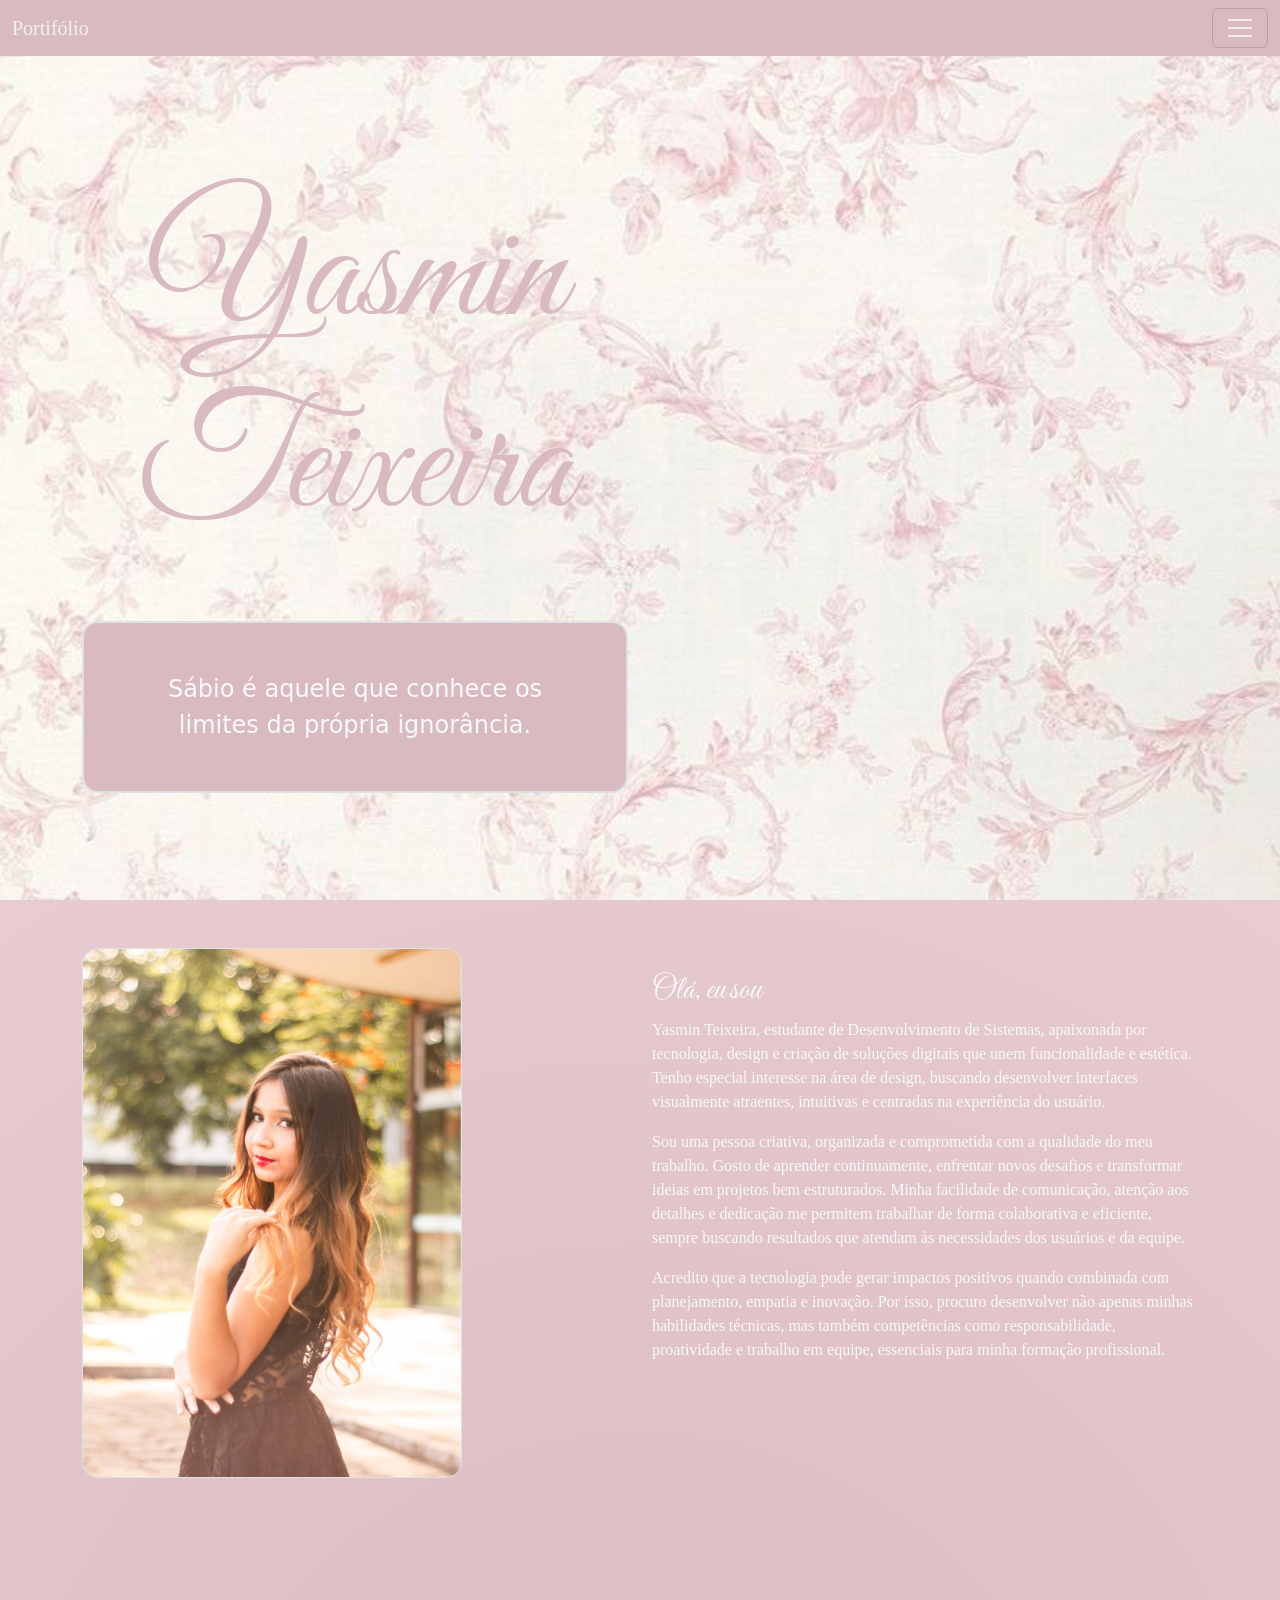
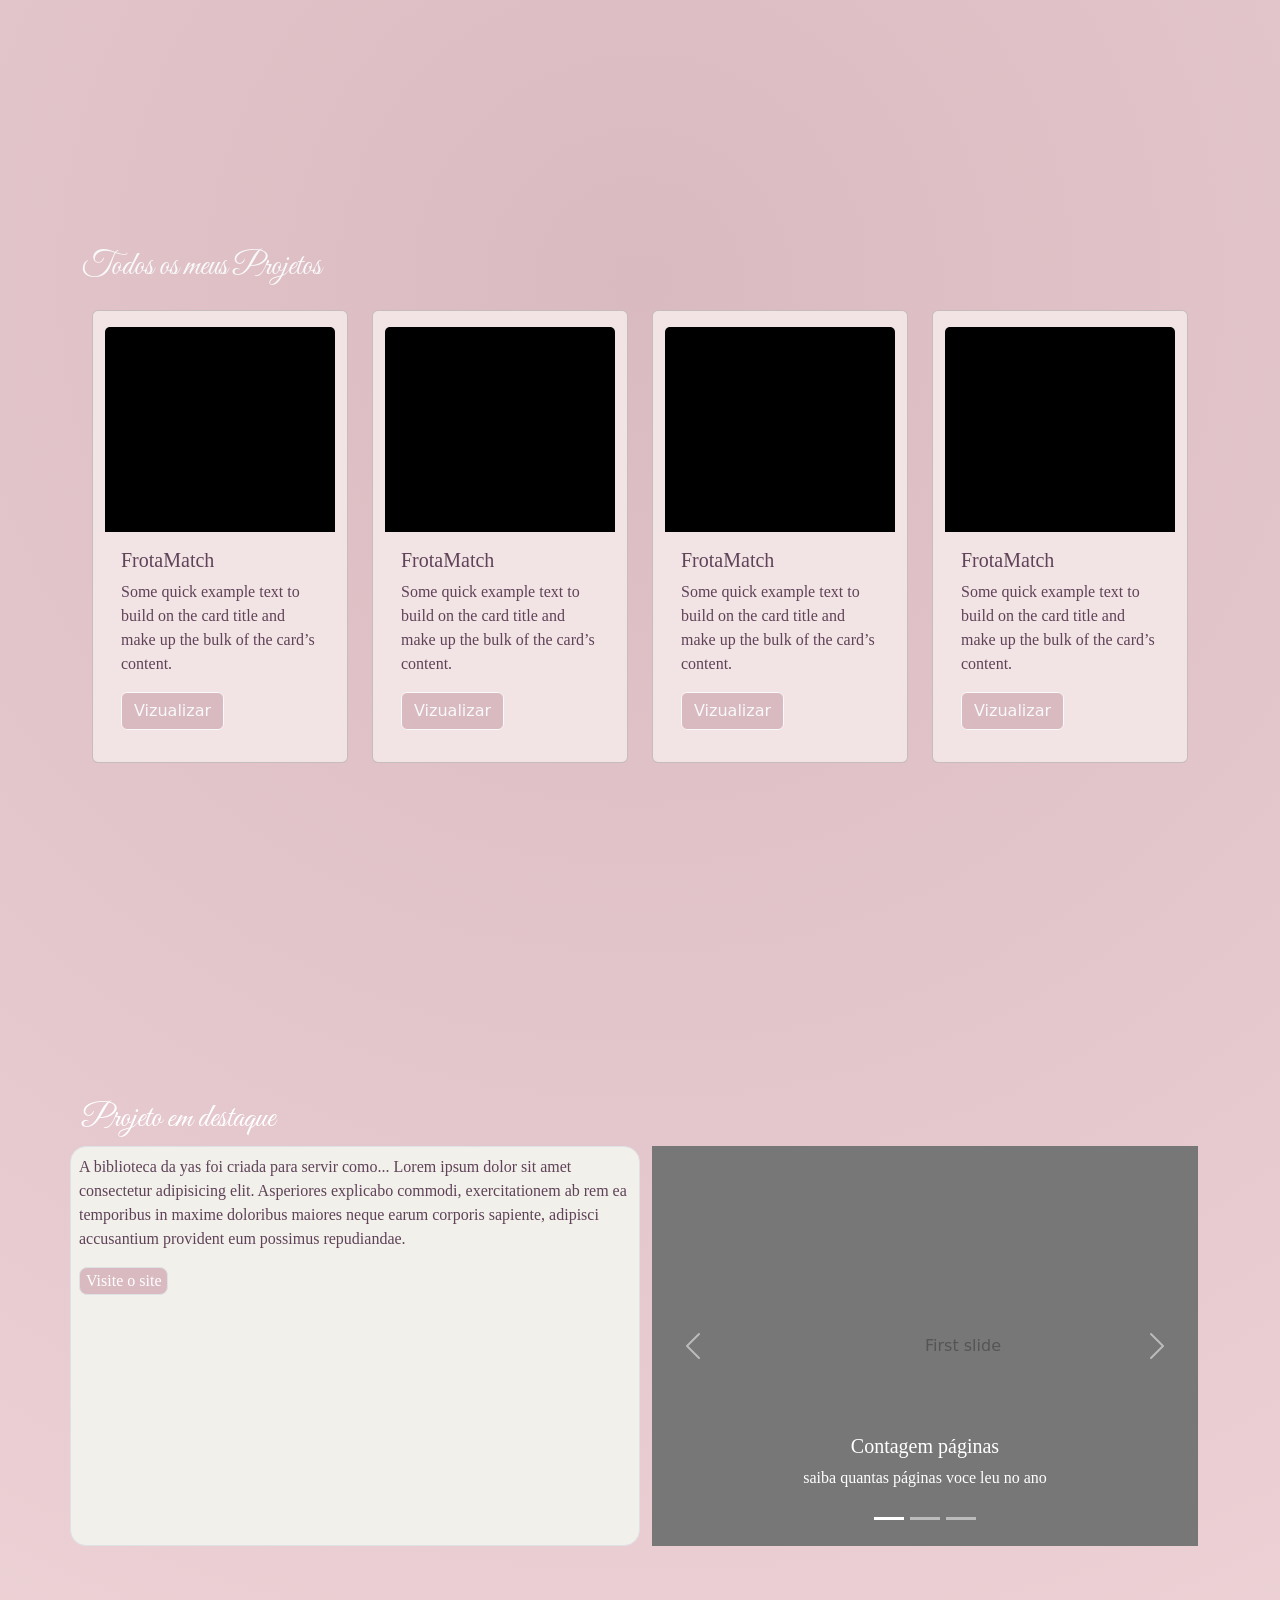
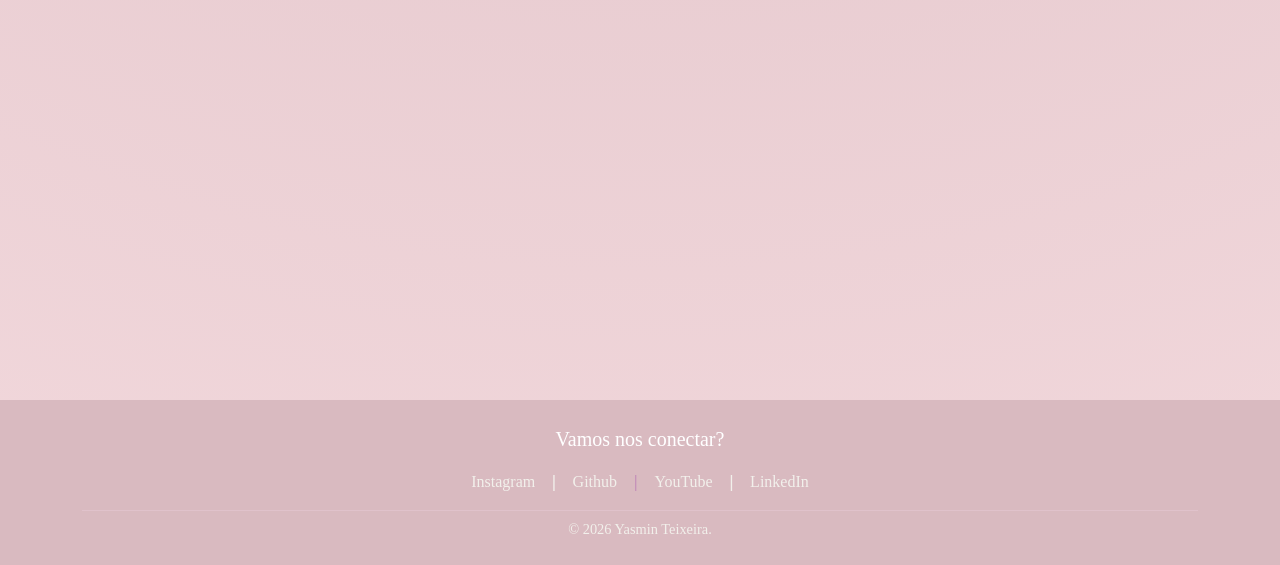
==== index.html @ 4de10fdc "02-06" ====
<!DOCTYPE html>
<html lang="pt-br">

<head>
    <meta charset="UTF-8">
    <meta name="viewport" content="width=device-width, initial-scale=1.0">
    <title>Portifólio da Yas</title>

    <link href="https://cdn.jsdelivr.net/npm/bootstrap@5.3.8/dist/css/bootstrap.min.css" rel="stylesheet"
        integrity="sha384-sRIl4kxILFvY47J16cr9ZwB07vP4J8+LH7qKQnuqkuIAvNWLzeN8tE5YBujZqJLB" crossorigin="anonymous">

    <script defer src="https://cdn.jsdelivr.net/npm/bootstrap@5.3.8/dist/js/bootstrap.bundle.min.js"
        integrity="sha384-FKyoEForCGlyvwx9Hj09JcYn3nv7wiPVlz7YYwJrWVcXK/BmnVDxM+D2scQbITxI"
        crossorigin="anonymous"></script>

    <link rel="preconnect" href="https://fonts.googleapis.com">
    <link rel="preconnect" href="https://fonts.gstatic.com" crossorigin>
    <link href="https://fonts.googleapis.com/css2?family=Great+Vibes&display=swap" rel="stylesheet">

    <link rel="stylesheet" href="style.css">
    <link rel="shortcut icon" href="img/favicon_io/favicon.ico" type="image/x-icon">
</head>

<body style="background-image: radial-gradient(circle, #D9BAC0, #F2D8DC);">
    <header>
        <nav class="navbar fixed-top" style="background-color: #D9BAC0">
            <div class="container-fluid">
                <a class="navbar-brand" style="color: #F2F0EB" href="#">Portifólio</a>
                <button class="navbar-toggler" type="button" data-bs-toggle="offcanvas"
                    data-bs-target="#offcanvasNavbar" aria-controls="offcanvasNavbar" aria-label="Toggle navigation">
                    <span class="navbar-toggler-icon"></span>
                </button>
                <div class="offcanvas offcanvas-end" style="background-color: #F2F0EB;" tabindex="-1"
                    id="offcanvasNavbar" aria-labelledby="offcanvasNavbarLabel">
                    <div class="offcanvas-header">
                        <h5 class="offcanvas-title" id="offcanvasNavbarLabel" style="color: #D9BAC0">Menu</h5>
                        <button type="button" class="btn-close" data-bs-dismiss="offcanvas" aria-label="Close"></button>
                    </div>
                    <div class="offcanvas-body">
                        <ul class="navbar-nav justify-content-end flex-grow-1 pe-3">
                            <li class="nav-item">
                                <a class="nav-link active" style="color: #D9BAC0;" aria-current="page" href="#">Home</a>
                            </li>
                            <li class="nav-item">
                                <a class="nav-link" style="color: #D9BAC0;" href="#">Projetos</a>
                            </li>
                            <li class="nav-item">
                                <a class="nav-link" style="color: #D9BAC0;" href="#">Exemplar</a>
                            </li>
                        </ul>
                    </div>
                </div>
            </div>
        </nav>
    </header>
    <main>
        <section id="Inicio" class="min-vh-100 d-flex align-items-stretch" style="background-color: white;">
            <div class="container d-flex flex-column justify-content-center gap-5 py-5">

                <div class="row">
                    <div class="col-12 text-center col-md-6" style="color:#D9BAC0">
                        <h1>Yasmin Teixeira</h1>
                    </div>
                </div>

                <div class="row">
                    <div class="col-12 col-md-6" >
                        <blockquote class="text-center border border-2 text-light p-5 rounded-4 fs-4"
                            style="background-color:#D9BAC0; width: 100%;">
                            Sábio é aquele que conhece os limites da própria ignorância.
                        </blockquote>
                    </div>
                </div>

            </div>
        </section>

        <section id="Sobre mim" class="min-vh-100 py-5">
            <div class="container">
                <div class="row">
                    <div class="col-12 col-md-6">
                        <img class=" border rounded-4" style="width: 380px; height: auto;" src="img/IMG_4141.jpg"
                            alt="">
                    </div>
                    <div class="col-12 col-md-6">
                        <h2 class="text-light pt-4">Olá, eu sou</h2>
                        <p class="text-light">
                            Yasmin Teixeira, estudante de Desenvolvimento de Sistemas, apaixonada por tecnologia, design e criação de
                            soluções digitais que unem funcionalidade e estética. Tenho especial interesse na área de
                            design, buscando desenvolver interfaces visualmente atraentes, intuitivas e centradas na
                            experiência do usuário.
                        </p>
                        <p class="text-light">
                            Sou uma pessoa criativa, organizada e comprometida com a qualidade do meu trabalho. Gosto de
                            aprender continuamente, enfrentar novos desafios e transformar ideias em projetos bem
                            estruturados. Minha facilidade de comunicação, atenção aos detalhes e dedicação me permitem
                            trabalhar de forma colaborativa e eficiente, sempre buscando resultados que atendam às
                            necessidades dos usuários e da equipe.
                        </p>
                        <p class="text-light">
                            Acredito que a tecnologia pode gerar impactos positivos quando combinada com planejamento,
                            empatia e inovação. Por isso, procuro desenvolver não apenas minhas habilidades técnicas,
                            mas também competências como responsabilidade, proatividade e trabalho em equipe, essenciais
                            para minha formação profissional.
                        </p>
                    </div>
                </div>
            </div>
        </section>

        <section id="Projetos" class="min-vh-100 py-5">
            <div class="container">
                <div class="text-center text-md-start mb-4">
                    <h2 class="text-light">Todos os meus Projetos</h2>
                </div>
                
                <div class="row justify-content-center gap-4">
                    
                    <div class="card bg py-3" style="width: 16rem; background-color: #F2E4E4">
                        <img width="60" src="img/imgcoringa.png" class="card-img-top" alt="...">
                        <div class="card-body" style="color: #5f4258; background-color: #F2E4E4">
                            <h5 class="card-title">FrotaMatch</h5>
                            <p class="card-text">Some quick example text to build on the card title and make up the bulk
                                of the card’s content.</p>
                            <a href="#" class="btn btn-light text-light"
                                style="background-color: #D9BAC0">Vizualizar</a>
                        </div>
                    </div>

                    <div class="card bg py-3" style="width: 16rem; background-color: #F2E4E4">
                        <img width="60" src="img/imgcoringa.png" class="card-img-top" alt="...">
                        <div class="card-body" style="color: #5f4258; background-color: #F2E4E4">
                            <h5 class="card-title">FrotaMatch</h5>
                            <p class="card-text">Some quick example text to build on the card title and make up the bulk
                                of the card’s content.</p>
                            <a href="#" class="btn btn-light text-light"
                                style="background-color: #D9BAC0">Vizualizar</a>
                        </div>
                    </div>

                    <div class="card bg py-3" style="width: 16rem; background-color: #F2E4E4">
                        <img width="60" src="img/imgcoringa.png" class="card-img-top" alt="...">
                        <div class="card-body" style="color: #5f4258; background-color: #F2E4E4">
                            <h5 class="card-title">FrotaMatch</h5>
                            <p class="card-text">Some quick example text to build on the card title and make up the bulk
                                of the card’s content.</p>
                            <a href="#" class="btn btn-light text-light"
                                style="background-color: #D9BAC0">Vizualizar</a>
                        </div>
                    </div>

                    <div class="card bg py-3" style="width: 16rem; background-color: #F2E4E4">
                        <img width="60" src="img/imgcoringa.png" class="card-img-top" alt="...">
                        <div class="card-body" style="color: #5f4258; background-color: #F2E4E4">
                            <h5 class="card-title">FrotaMatch</h5>
                            <p class="card-text">Some quick example text to build on the card title and make up the bulk
                                of the card’s content.</p>
                            <a href="#" class="btn btn-light text-light"
                                style="background-color: #D9BAC0">Vizualizar</a>
                        </div>
                    </div>

                </div>
            </div>
        </section>

        <section id="MeuMelhor" class="min-vh-100" style="background-image: radial-gradient(circle, #F2F0EB, )">
            <div class="container">
                <div class="row">
                    <h2 style="color: white">Projeto em destaque</h2>
                    <div class="col-12 col-md-6 border border rounded-4 p-2" style="background-color: #F2F0EB">
                        <p style="color: #5f4258">A biblioteca da yas foi criada para servir como... Lorem ipsum dolor
                            sit amet consectetur adipisicing elit. Asperiores explicabo commodi, exercitationem ab rem
                            ea temporibus in maxime doloribus maiores neque earum corporis sapiente, adipisci
                            accusantium provident eum possimus repudiandae.</p>
                        <button class="border rounded-3 " style="background-color: #D9BAC0;color: #5f4258;"><a
                                class="text-decoration-none text-white " href="#"> Visite o site </a></button>
                    </div>
                    <div class="col-12 col-md-6">
                        <div id="carouselExampleCaptions" class="carousel slide">
                            <div class="carousel-indicators">
                                <button type="button" data-bs-target="#carouselExampleCaptions" data-bs-slide-to="0"
                                    class="active" aria-current="true" aria-label="Slide 1"></button>
                                <button type="button" data-bs-target="#carouselExampleCaptions" data-bs-slide-to="1"
                                    aria-label="Slide 2"></button>
                                <button type="button" data-bs-target="#carouselExampleCaptions" data-bs-slide-to="2"
                                    aria-label="Slide 3"></button>
                            </div>
                            <div class="carousel-inner">
                                <div class="carousel-item active">
                                    <svg aria-label="Placeholder: First slide"
                                        class="bd-placeholder-img bd-placeholder-img-lg d-block w-100" height="400"
                                        preserveAspectRatio="xMidYMid slice" role="img" width="800"
                                        xmlns="http://www.w3.org/2000/svg">
                                        <title>Placeholder</title>
                                        <rect width="100%" height="100%" fill="#777"></rect><text x="50%" y="50%"
                                            fill="#555" dy=".3em">First slide</text>
                                    </svg>
                                    <div class="carousel-caption d-none d-md-block">
                                        <h5>Contagem páginas</h5>
                                        <p>saiba quantas páginas voce leu no ano</p>
                                    </div>
                                </div>
                                <div class="carousel-item">
                                    <svg aria-label="Placeholder: Second slide"
                                        class="bd-placeholder-img bd-placeholder-img-lg d-block w-100" height="400"
                                        preserveAspectRatio="xMidYMid slice" role="img" width="800"
                                        xmlns="http://www.w3.org/2000/svg">
                                        <title>Placeholder</title>
                                        <rect width="100%" height="100%" fill="#666"></rect><text x="50%" y="50%"
                                            fill="#444" dy=".3em">Second slide</text>
                                    </svg>
                                    <div class="carousel-caption d-none d-md-block">
                                        <h5>Second slide label</h5>
                                        <p>Some representative placeholder content for the second slide.</p>
                                    </div>
                                </div>
                                <div class="carousel-item">
                                    <svg aria-label="Placeholder: Third slide"
                                        class="bd-placeholder-img bd-placeholder-img-lg d-block w-100" height="400"
                                        preserveAspectRatio="xMidYMid slice" role="img" width="800"
                                        xmlns="http://www.w3.org/2000/svg">
                                        <title>Placeholder</title>
                                        <rect width="100%" height="100%" fill="#555"></rect><text x="50%" y="50%"
                                            fill="#333" dy=".3em">Third slide</text>
                                    </svg>
                                    <div class="carousel-caption d-none d-md-block">
                                        <h5>Third slide label</h5>
                                        <p>Some representative placeholder content for the third slide.</p>
                                    </div>
                                </div>
                            </div>
                            <button class="carousel-control-prev" type="button"
                                data-bs-target="#carouselExampleCaptions" data-bs-slide="prev">
                                <span class="carousel-control-prev-icon" aria-hidden="true"></span>
                                <span class="visually-hidden">Previous</span>
                            </button>
                            <button class="carousel-control-next" type="button"
                                data-bs-target="#carouselExampleCaptions" data-bs-slide="next">
                                <span class="carousel-control-next-icon" aria-hidden="true"></span>
                                <span class="visually-hidden">Next</span>
                            </button>
                        </div>
                    </div>
                </div>
            </div>
        </section>
        
        <section id="Fim">
            <footer class="text-center text-white py-4" style="background-color: #D9BAC0">
                <div class="container">
                    <p class="mb-3 fs-5">Vamos nos conectar?</p>

                    <div class="d-flex justify-content-center gap-3 mb-3">
                        <a href="https://www.instagram.com/yasnalyze/" target="_blank" class="text-decoration-none"
                            style="color: #F2F0EB;">
                            Instagram
                        </a>
                        <span style="color: #F2F0EB">|</span>

                        <a href="https://github.com/" target="_blank" class="text-decoration-none"
                            style="color: #F2F0EB">
                            Github
                        </a>
                        <span style="color: #c693b9;">|</span>

                        <a href="https://www.youtube.com/channel/UCYRxmjtdi9lWDBDueDeHzqQ" target="_blank"
                            class="text-decoration-none" style="color: #F2F0EB">
                            YouTube
                        </a>
                        <span style="color: #F2F0EB">|</span>

                        <a href="https://linkedin.com/in/SEU_USUARIO" target="_blank" class="text-decoration-none"
                            style="color: #F2F0EB">
                            LinkedIn
                        </a>
                    </div>

                    <div class="text-center pt-2 border-top"
                        style="border-color: rgba(249, 222, 244, 0.2) !important; font-size: 0.9rem; color: #F2F0EB">
                        <p class="mb-0">&copy; 2026 Yasmin Teixeira.</p>
                    </div>
                </div>
            </footer>
        </section
---- style.css ----
h1 {
  font-family: "Great Vibes", cursive;
  font-weight: 400;
  font-style: normal;
  font-size: 160px;
  /* Removeu o position: absolute e top: 20% */
  margin-top: 10vh; /* Se quiser empurrar o título um pouco para baixo, use margem */
}
/* Quando a tela for menor que 768px (celulares), o título diminui para 70px */
@media (max-width: 768px) {
  h1 {
    font-size: 70px;
  }
}
@media(max-width: 576px ){
  h1{
    font-size: 35px;
  }
}



.menu-nav{
  color: white;
}



#Inicio {
    background-image: url('img/png'); 
    background-size: cover;       
    background-position: center;  
    background-repeat: no-repeat;  
}
h2, h3, h4{
  font-family: "Great Vibes", cursive;
  font-weight: 400;
  font-style: normal;
}

p, li, ul, a, h5{
  font-family: "Fraunces", serif;
  font-optical-sizing: auto;
  font-weight: weight;
  font-style: normal;
  font-variation-settings:
  
    "SOFT" 0,
    "WONK" 0;
}
/* links da Navbar  --- */
.navbar-nav .nav-link:hover {
    color: #D9C9C7 !important;
    font-weight: bold;      
    transition: color 0.3s ease; 
}

/* Rodapé)*/
footer a:hover {
    color: #ffffff !important;
    text-shadow: 0px 0px 8px rgba(249, 222, 244, 0.6); 
    transition: all 0.3s ease; 
}
/* Força as linhas do ícone hambúrguer a ficarem brancas */
.navbar-toggler-icon {
    filter: invert(1) brightness(2);
}
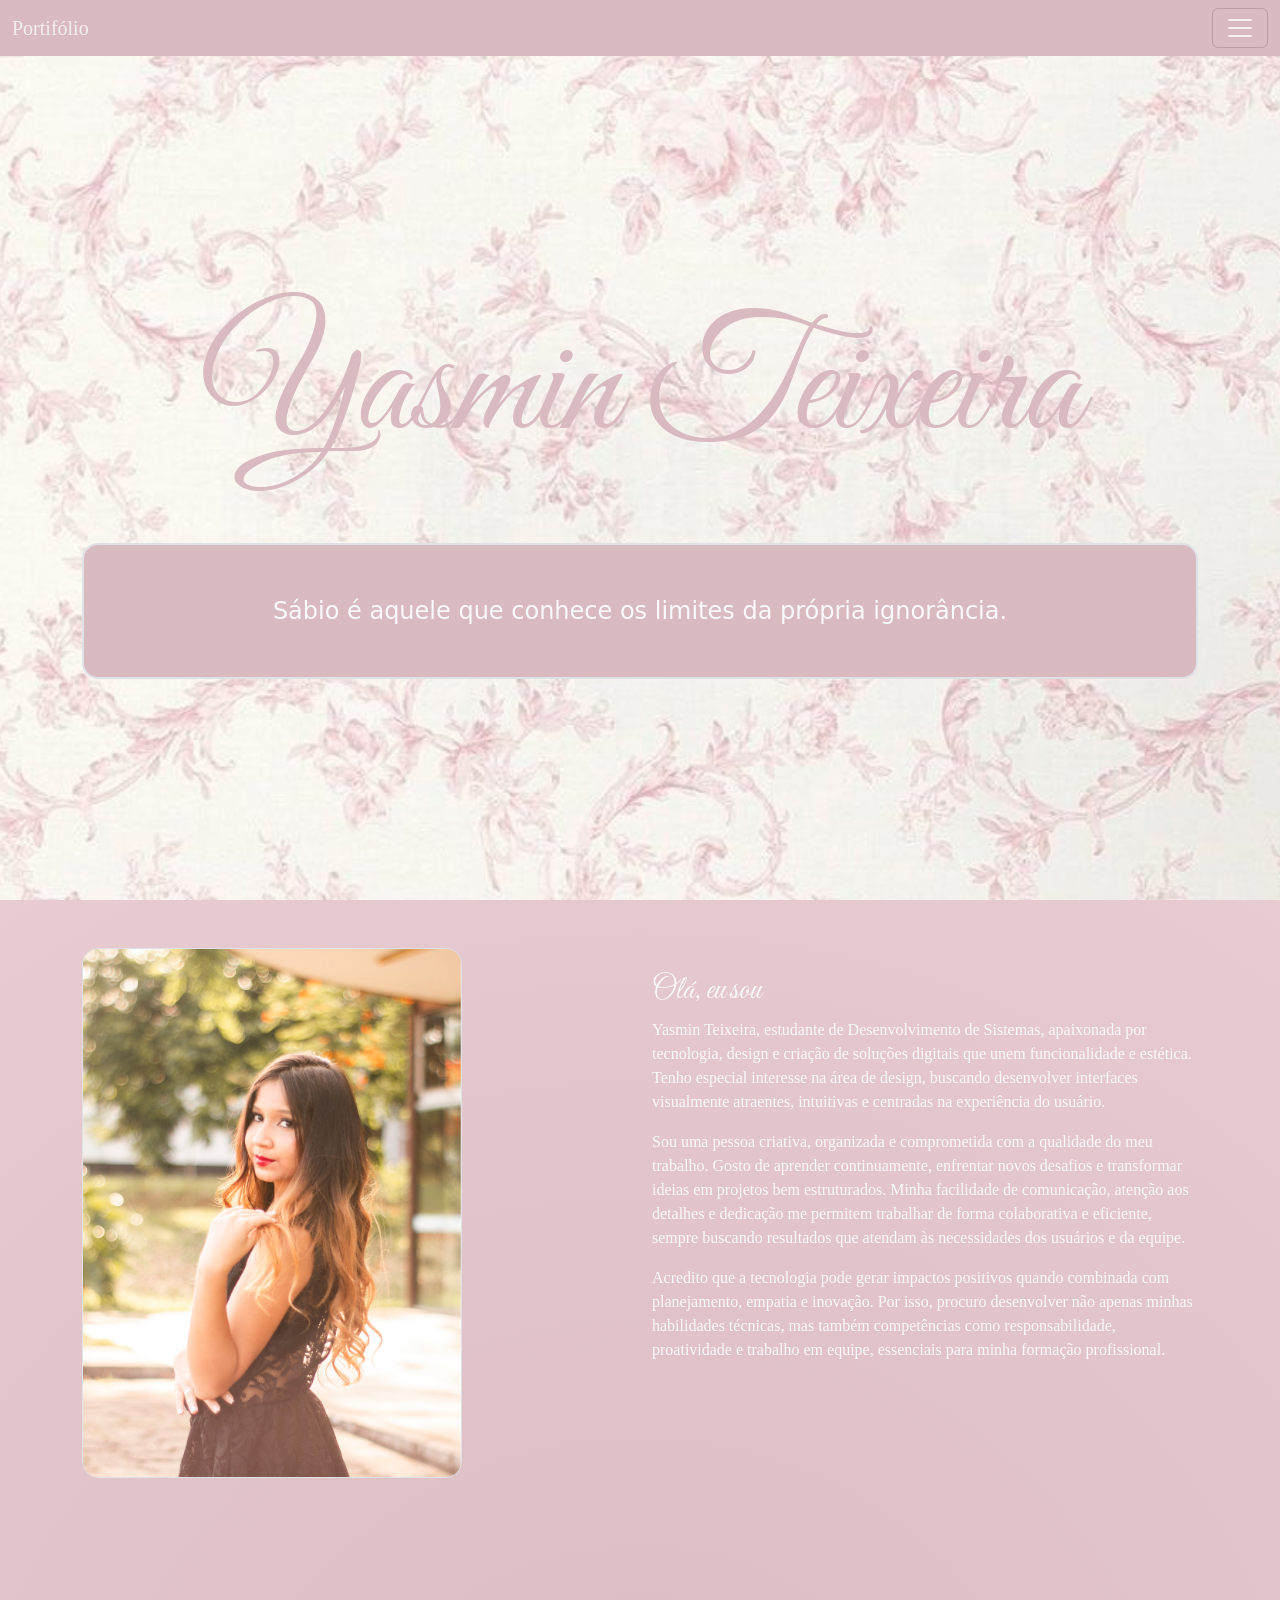
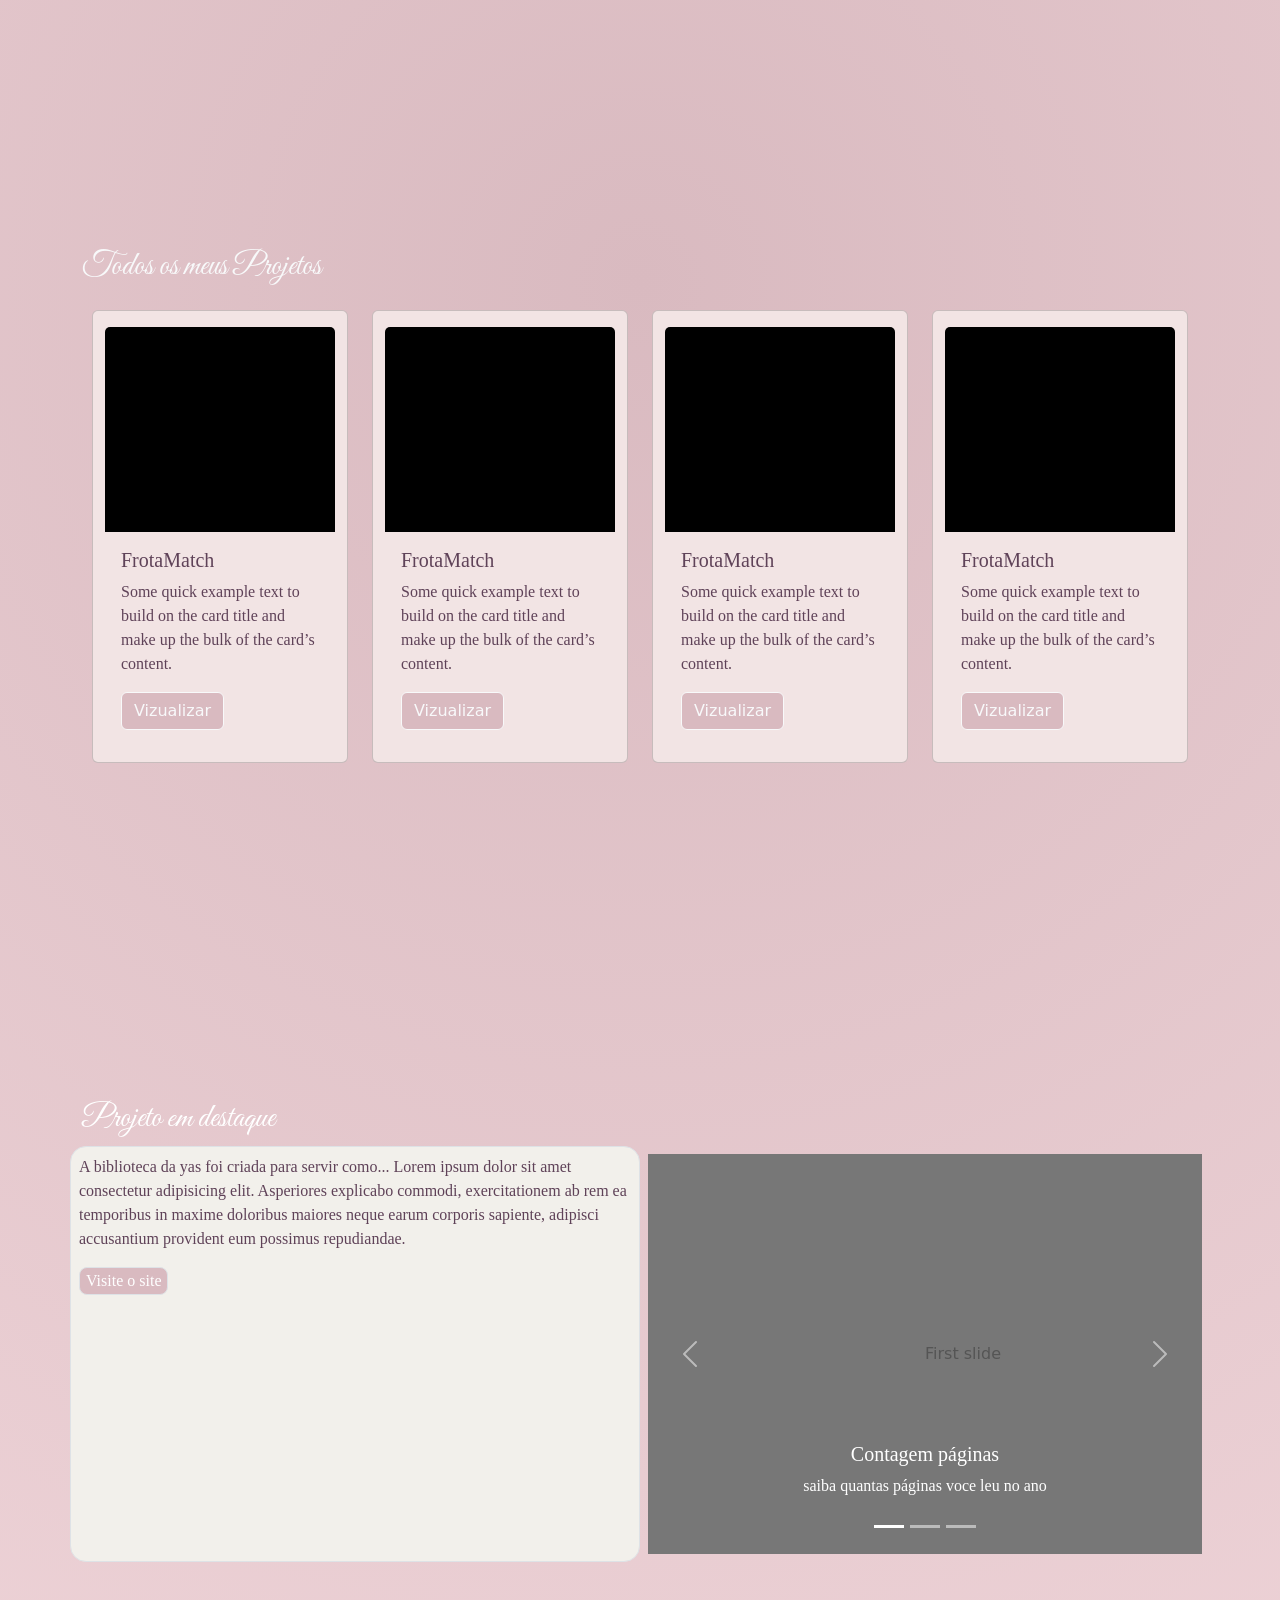
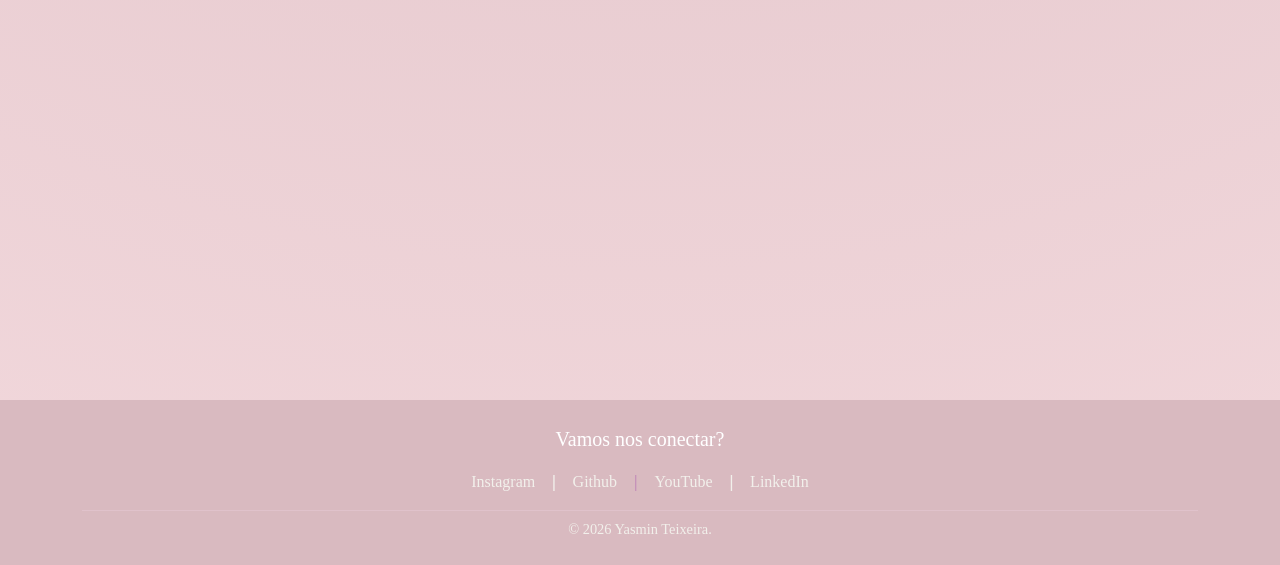
==== commit 596de131: "uhul" ====
--- a/index.html
+++ b/index.html
@@ -58,13 +58,13 @@
             <div class="container d-flex flex-column justify-content-center gap-5 py-5">
 
                 <div class="row">
-                    <div class="col-12 text-center col-md-6" style="color:#D9BAC0">
+                    <div class="col-12 text-center" style="color:#D9BAC0">
                         <h1>Yasmin Teixeira</h1>
                     </div>
                 </div>
 
                 <div class="row">
-                    <div class="col-12 col-md-6" >
+                    <div class="col-12 " >
                         <blockquote class="text-center border border-2 text-light p-5 rounded-4 fs-4"
                             style="background-color:#D9BAC0; width: 100%;">
                             Sábio é aquele que conhece os limites da própria ignorância.
@@ -176,7 +176,7 @@
                         <button class="border rounded-3 " style="background-color: #D9BAC0;color: #5f4258;"><a
                                 class="text-decoration-none text-white " href="#"> Visite o site </a></button>
                     </div>
-                    <div class="col-12 col-md-6">
+                    <div class="col-12 col-md-6 p-2 ">
                         <div id="carouselExampleCaptions" class="carousel slide">
                             <div class="carousel-indicators">
                                 <button type="button" data-bs-target="#carouselExampleCaptions" data-bs-slide-to="0"
--- a/style.css
+++ b/style.css
@@ -14,7 +14,7 @@
 }
 @media(max-width: 576px ){
   h1{
-    font-size: 35px;
+    font-size: 50px;
   }
 }
 
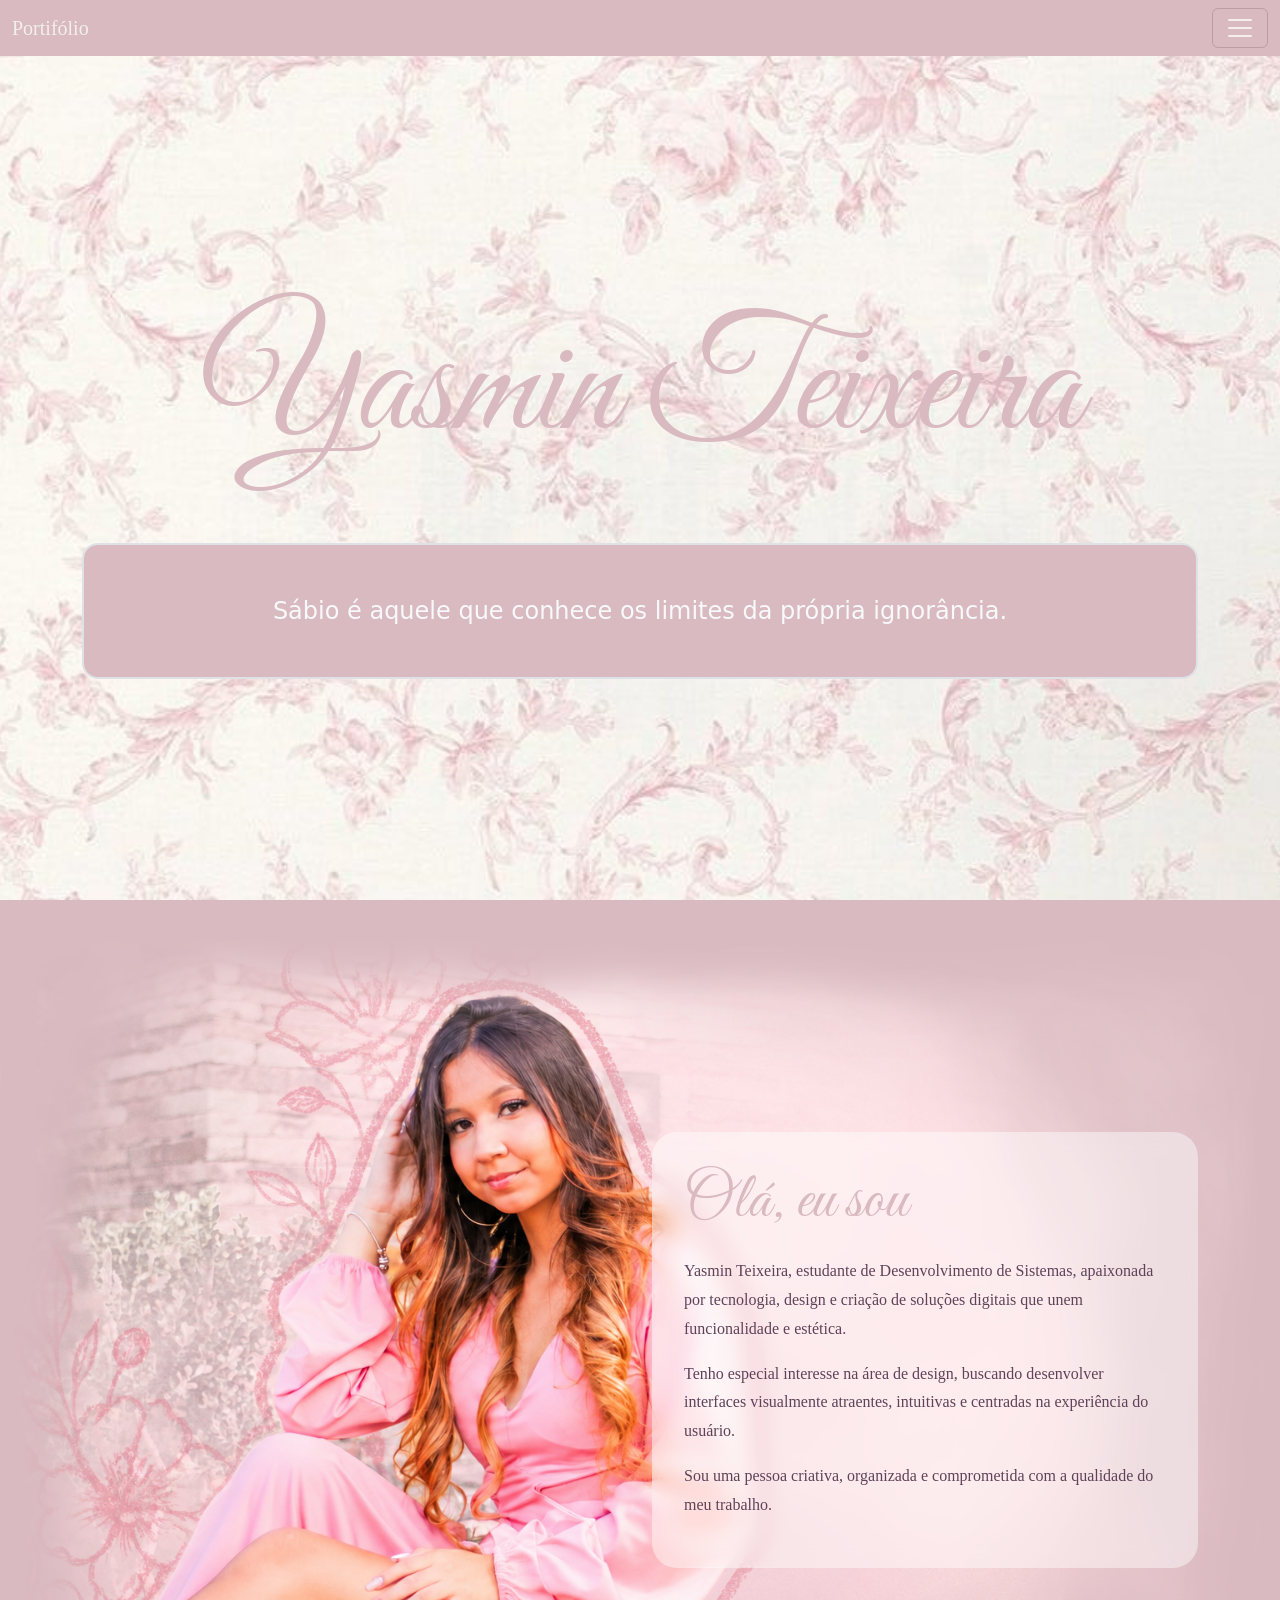
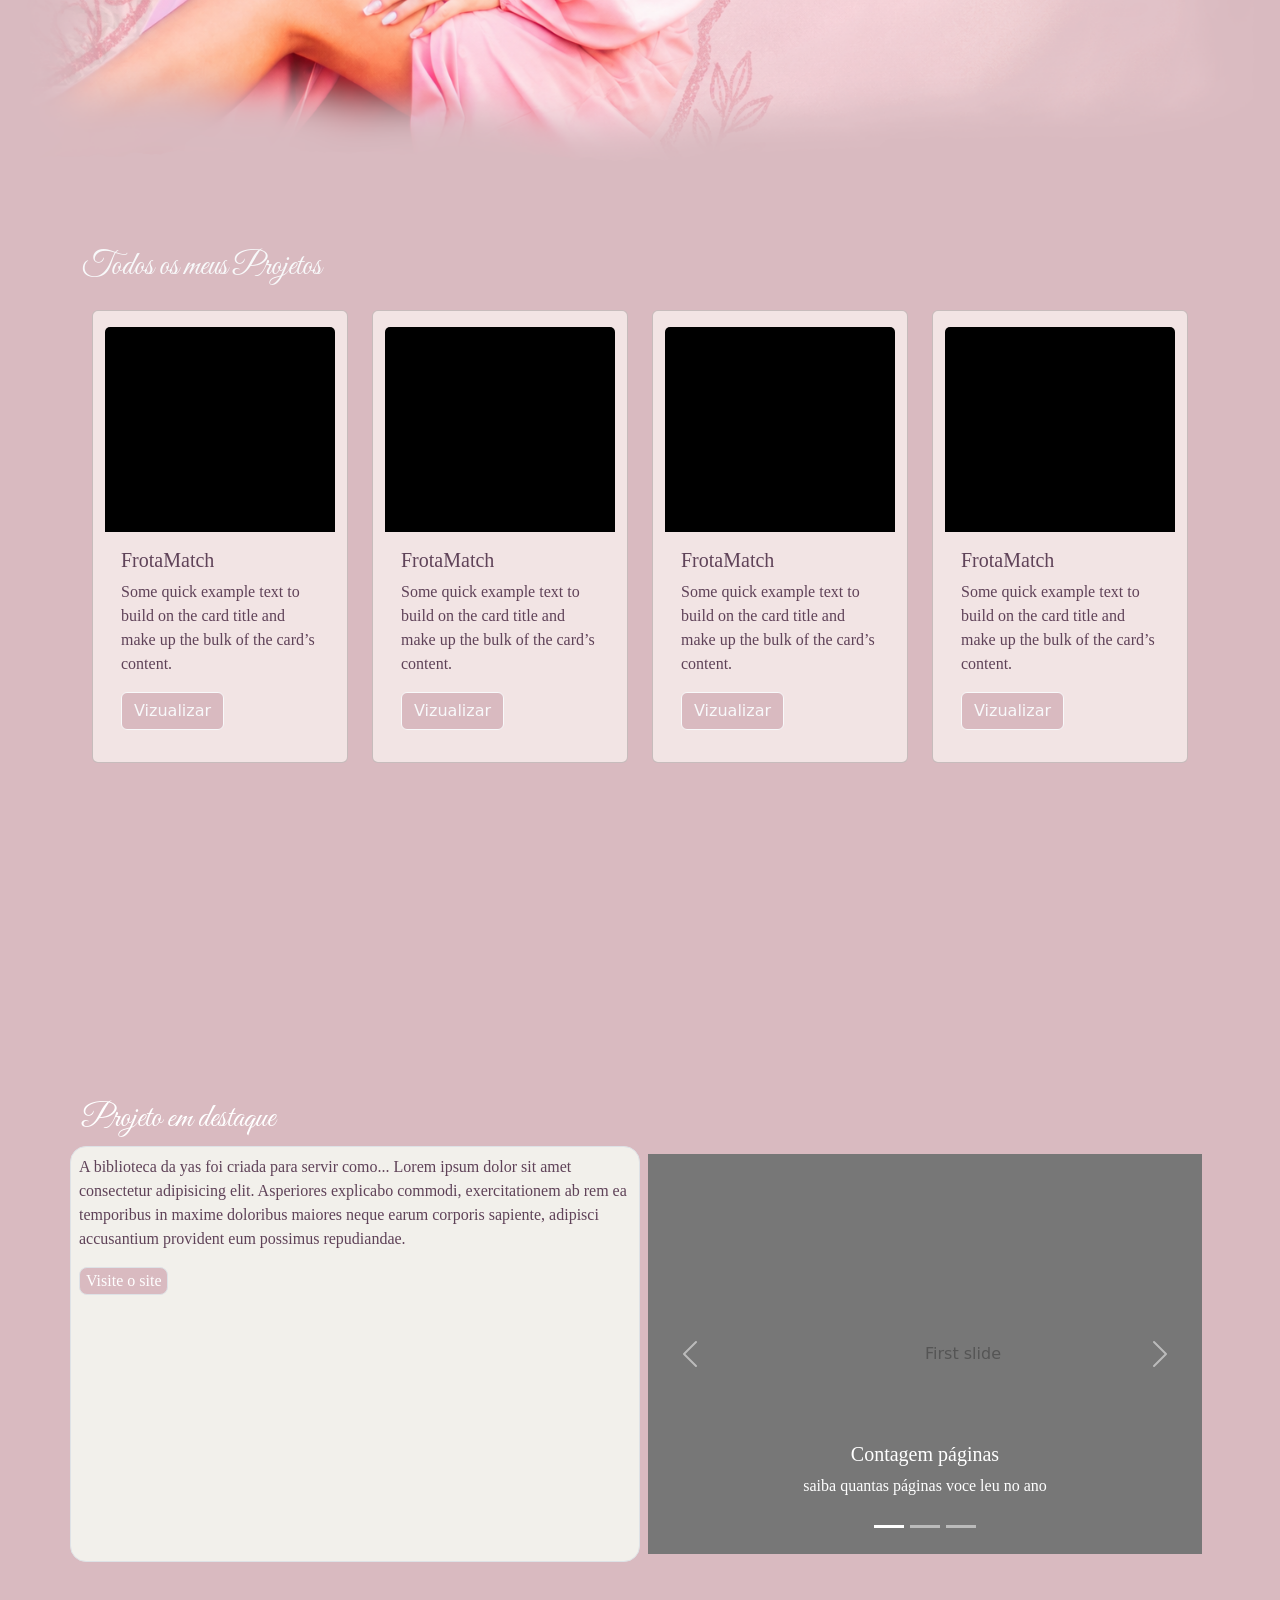
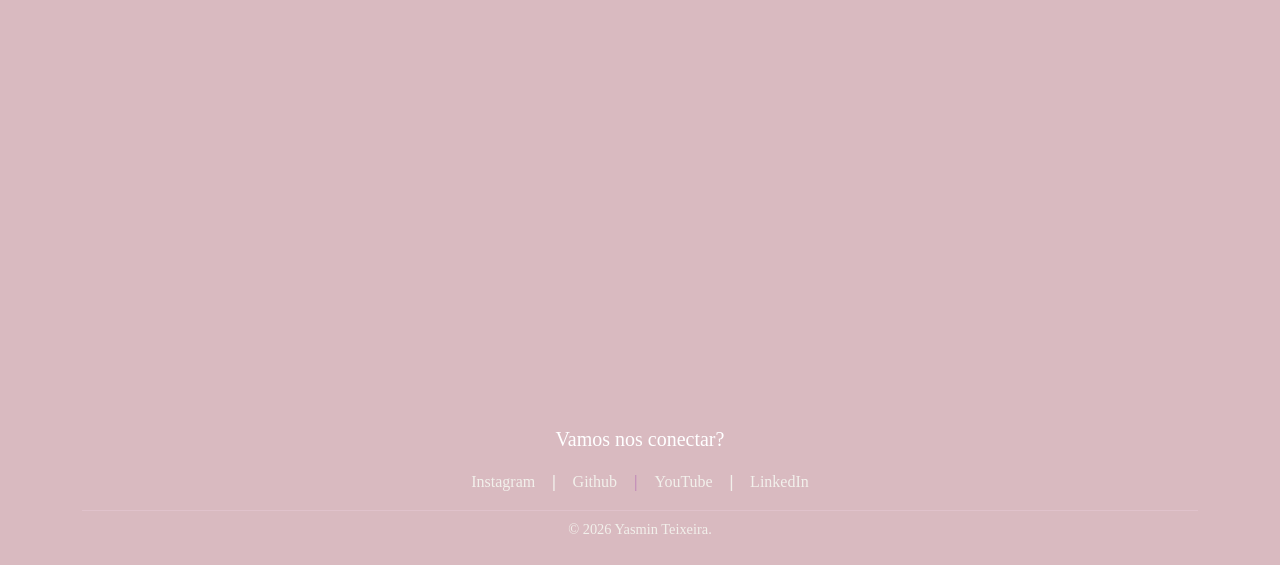
==== commit bb10bc85: "11" ====
--- a/index.html
+++ b/index.html
@@ -21,7 +21,7 @@
     <link rel="shortcut icon" href="img/favicon_io/favicon.ico" type="image/x-icon">
 </head>
 
-<body style="background-image: radial-gradient(circle, #D9BAC0, #F2D8DC);">
+<body style="background: radial-gradient(circle at top, #F2E4E4 0%, #D9BAC0 40%, #D9BAC0 100%);">
     <header>
         <nav class="navbar fixed-top" style="background-color: #D9BAC0">
             <div class="container-fluid">
@@ -64,7 +64,7 @@
                 </div>
 
                 <div class="row">
-                    <div class="col-12 " >
+                    <div class="col-12 ">
                         <blockquote class="text-center border border-2 text-light p-5 rounded-4 fs-4"
                             style="background-color:#D9BAC0; width: 100%;">
                             Sábio é aquele que conhece os limites da própria ignorância.
@@ -75,34 +75,30 @@
             </div>
         </section>
 
-        <section id="Sobre mim" class="min-vh-100 py-5">
+        <section id="SobreMim" class="min-vh-100 d-flex align-items-center">
             <div class="container">
-                <div class="row">
+                <div class="row justify-content-end">
                     <div class="col-12 col-md-6">
-                        <img class=" border rounded-4" style="width: 380px; height: auto;" src="img/IMG_4141.jpg"
-                            alt="">
-                    </div>
-                    <div class="col-12 col-md-6">
-                        <h2 class="text-light pt-4">Olá, eu sou</h2>
-                        <p class="text-light">
-                            Yasmin Teixeira, estudante de Desenvolvimento de Sistemas, apaixonada por tecnologia, design e criação de
-                            soluções digitais que unem funcionalidade e estética. Tenho especial interesse na área de
-                            design, buscando desenvolver interfaces visualmente atraentes, intuitivas e centradas na
-                            experiência do usuário.
-                        </p>
-                        <p class="text-light">
-                            Sou uma pessoa criativa, organizada e comprometida com a qualidade do meu trabalho. Gosto de
-                            aprender continuamente, enfrentar novos desafios e transformar ideias em projetos bem
-                            estruturados. Minha facilidade de comunicação, atenção aos detalhes e dedicação me permitem
-                            trabalhar de forma colaborativa e eficiente, sempre buscando resultados que atendam às
-                            necessidades dos usuários e da equipe.
-                        </p>
-                        <p class="text-light">
-                            Acredito que a tecnologia pode gerar impactos positivos quando combinada com planejamento,
-                            empatia e inovação. Por isso, procuro desenvolver não apenas minhas habilidades técnicas,
-                            mas também competências como responsabilidade, proatividade e trabalho em equipe, essenciais
-                            para minha formação profissional.
-                        </p>
+                        <div class="sobre-card">
+                            <h2>Olá, eu sou</h2>
+
+                            <p>
+                                Yasmin Teixeira, estudante de Desenvolvimento de Sistemas,
+                                apaixonada por tecnologia, design e criação de soluções digitais
+                                que unem funcionalidade e estética.
+                            </p>
+
+                            <p>
+                                Tenho especial interesse na área de design, buscando desenvolver
+                                interfaces visualmente atraentes, intuitivas e centradas na
+                                experiência do usuário.
+                            </p>
+
+                            <p>
+                                Sou uma pessoa criativa, organizada e comprometida com a qualidade
+                                do meu trabalho.
+                            </p>
+                        </div>
                     </div>
                 </div>
             </div>
@@ -113,9 +109,9 @@
                 <div class="text-center text-md-start mb-4">
                     <h2 class="text-light">Todos os meus Projetos</h2>
                 </div>
-                
+
                 <div class="row justify-content-center gap-4">
-                    
+
                     <div class="card bg py-3" style="width: 16rem; background-color: #F2E4E4">
                         <img width="60" src="img/imgcoringa.png" class="card-img-top" alt="...">
                         <div class="card-body" style="color: #5f4258; background-color: #F2E4E4">
@@ -245,7 +241,7 @@
                 </div>
             </div>
         </section>
-        
+
         <section id="Fim">
             <footer class="text-center text-white py-4" style="background-color: #D9BAC0">
                 <div class="container">
--- a/style.css
+++ b/style.css
@@ -14,7 +14,7 @@
 }
 @media(max-width: 576px ){
   h1{
-    font-size: 50px;
+    font-size: 65px;
   }
 }
 
@@ -64,4 +64,39 @@
 /* Força as linhas do ícone hambúrguer a ficarem brancas */
 .navbar-toggler-icon {
     filter: invert(1) brightness(2);
+}
+
+#SobreMim{
+    background-image: url("img/AGORASIM.png");
+    background-size: contain;
+    background-position: left center;
+    background-repeat: no-repeat;
+    background-color: #D9BAC0;
+    
+
+    min-height: 100vh;
+}
+
+
+
+
+
+.sobre-card{
+    background: rgba(255, 255, 255, 0.45);
+    backdrop-filter: blur(10px);
+
+    padding: 2rem;
+    border-radius: 25px;
+
+    color: #5f4258;
+}
+
+.sobre-card h2{
+    color: #D9BAC0;
+    font-size: 4rem;
+    margin-bottom: 1rem;
+}
+
+.sobre-card p{
+    line-height: 1.8;
 }
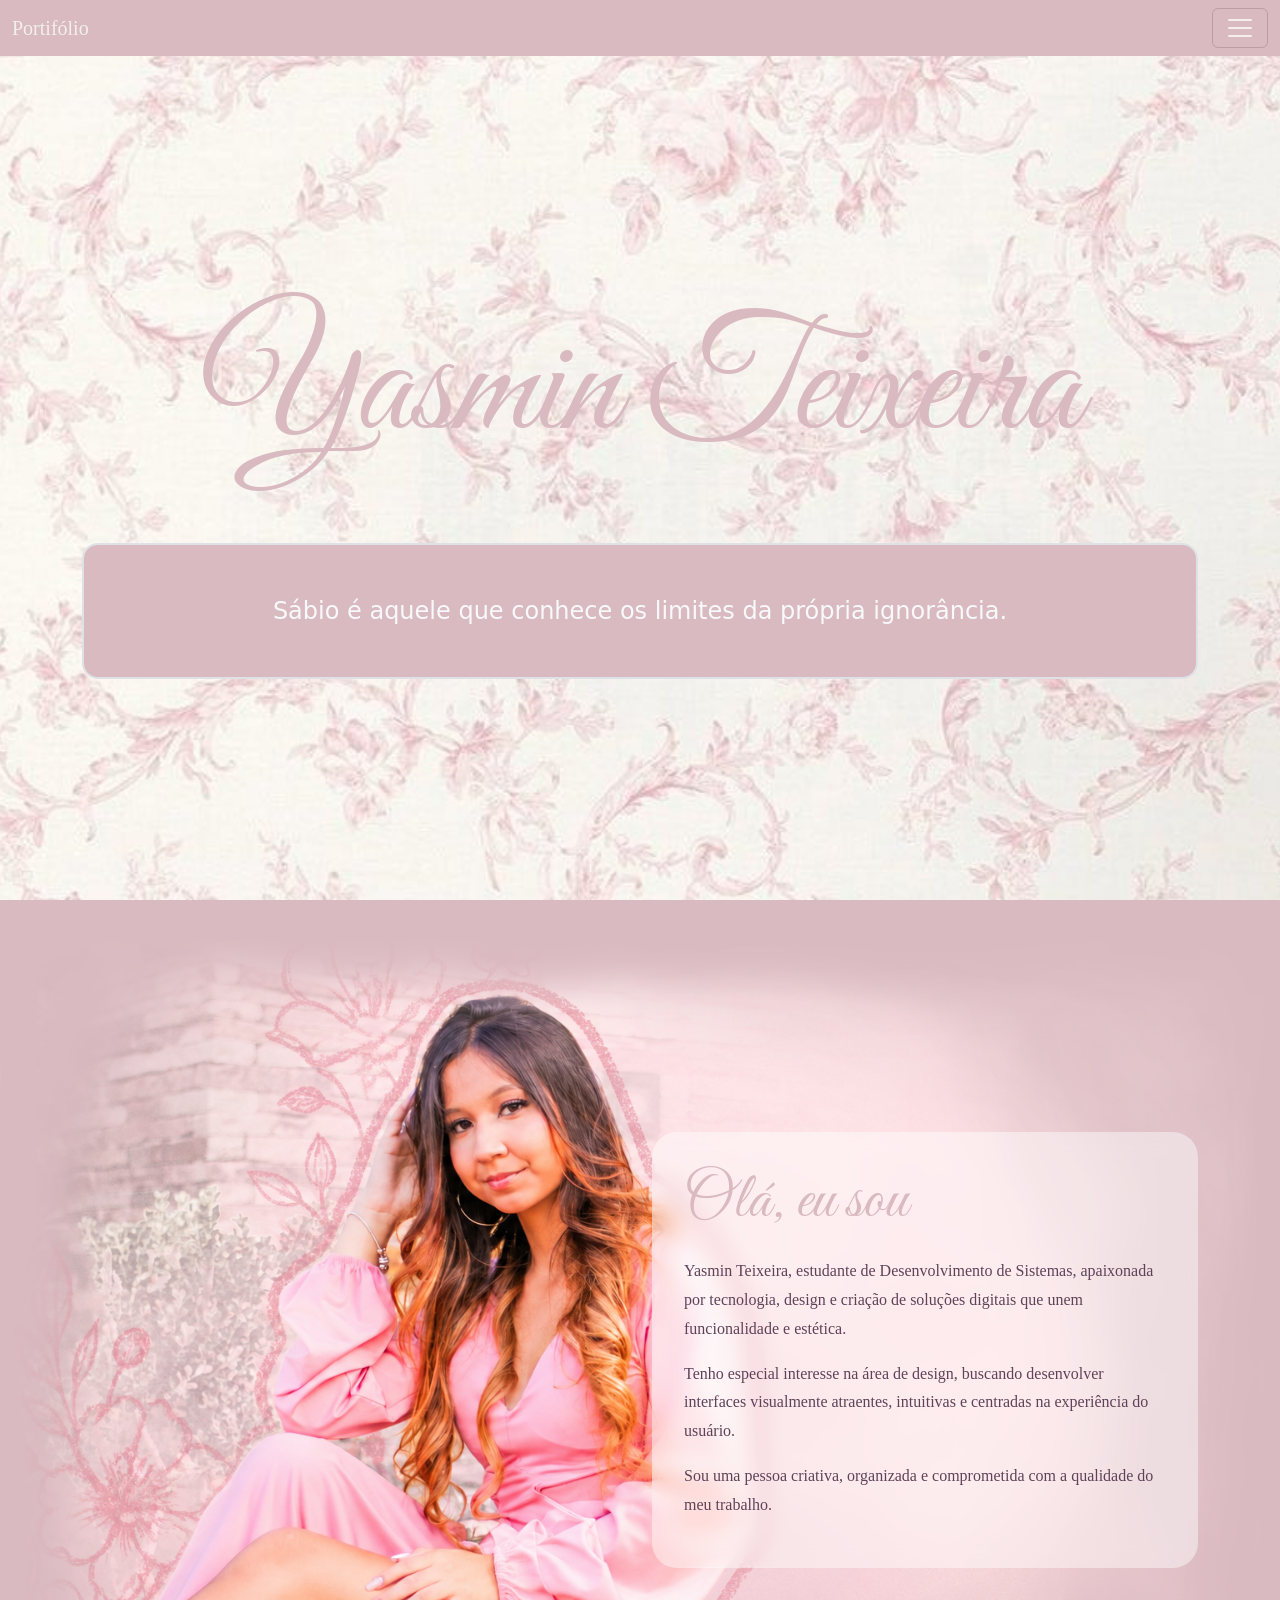
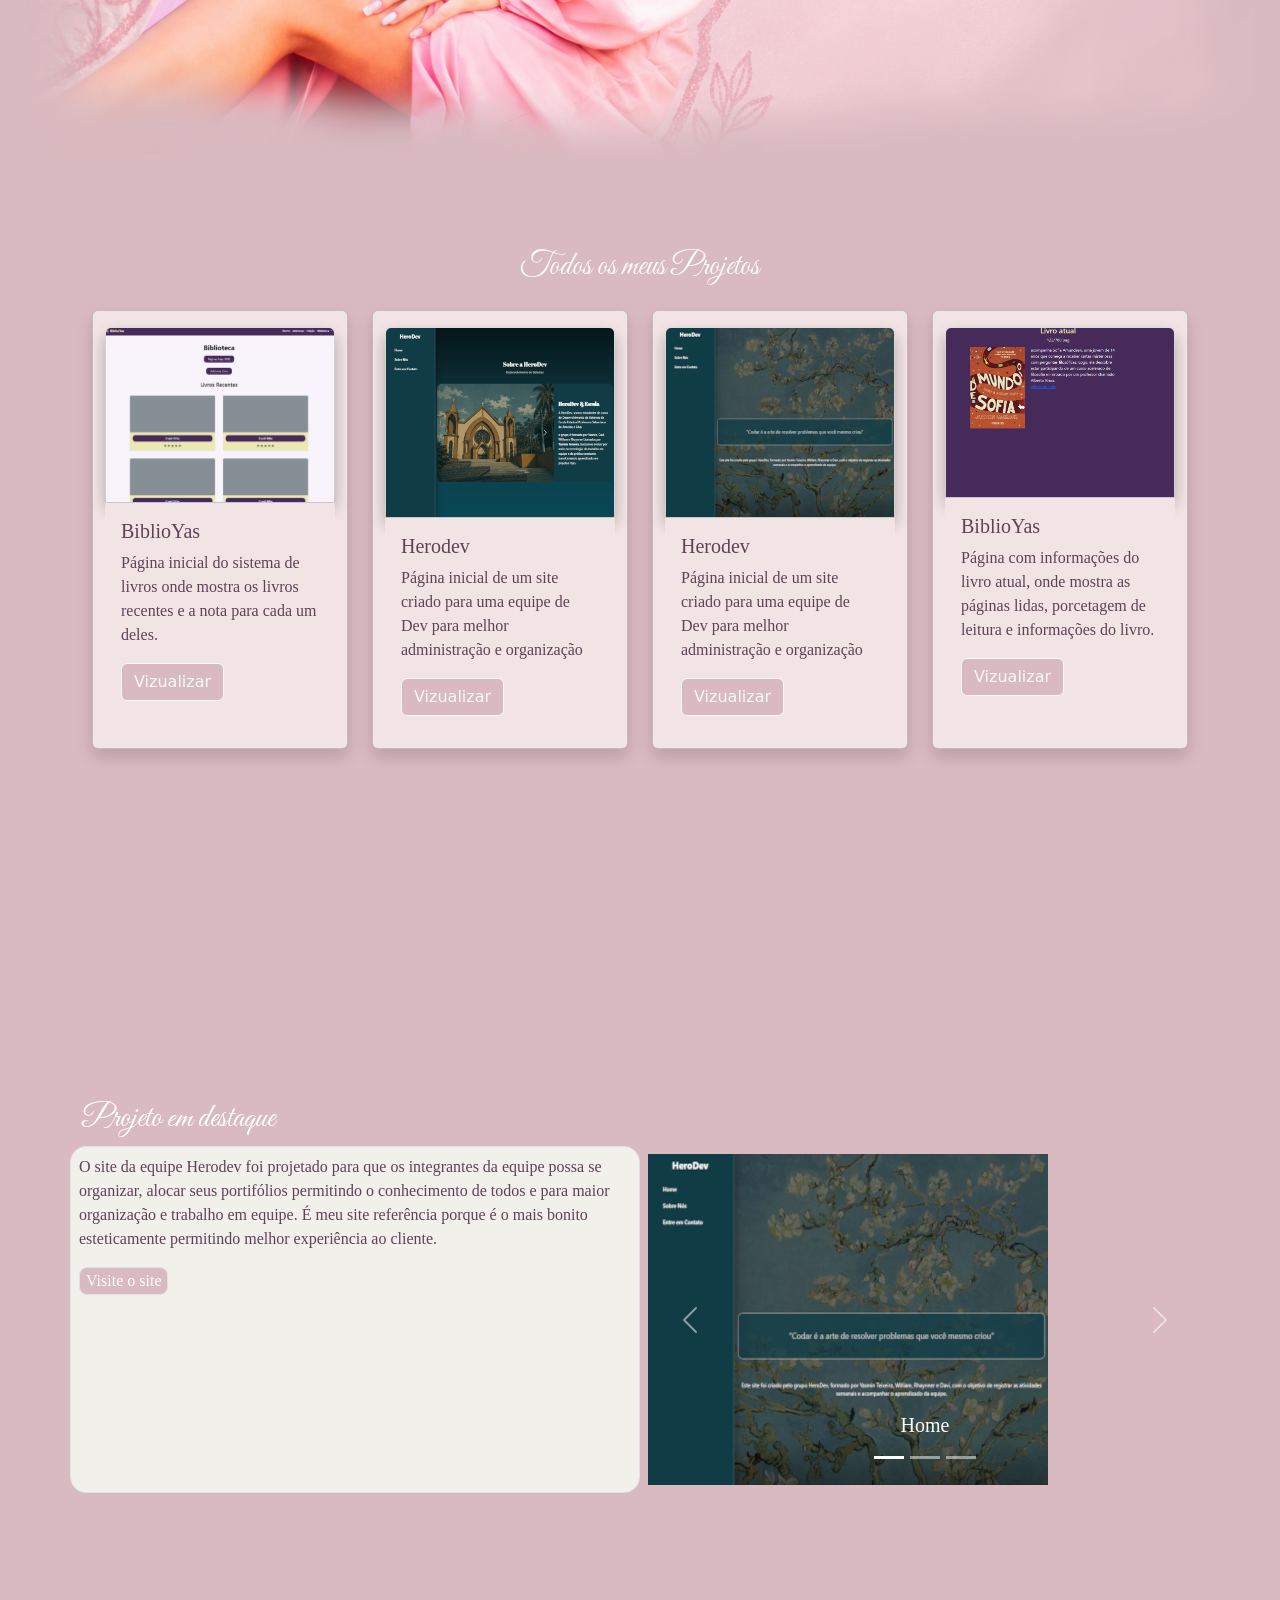
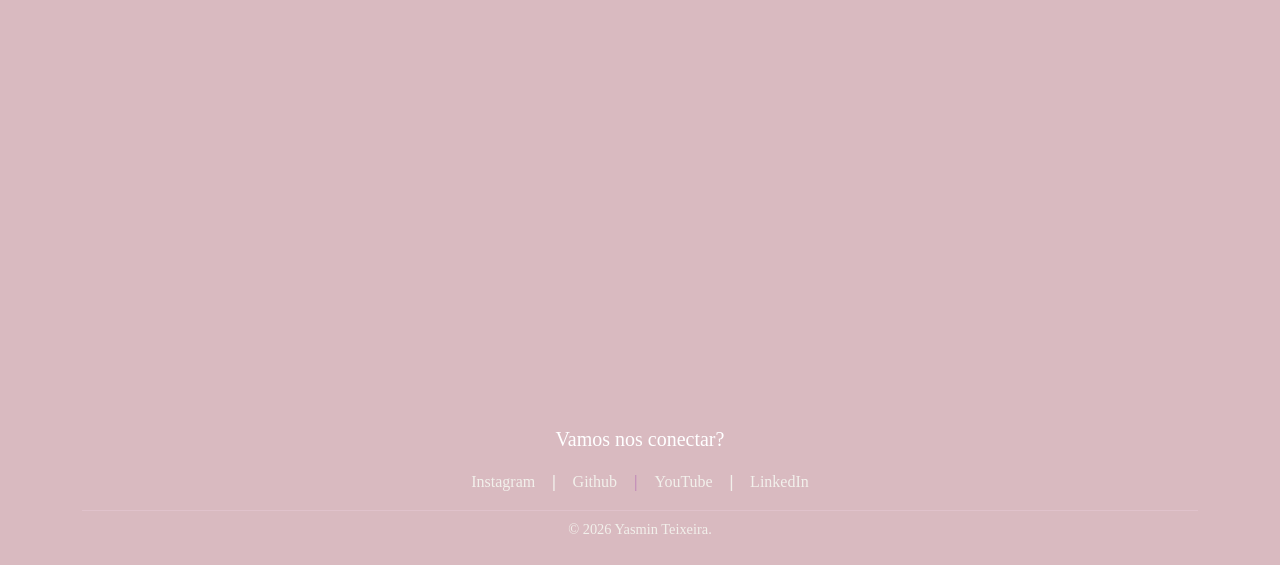
==== commit 6f9058ed: "06/16" ====
--- a/index.html
+++ b/index.html
@@ -107,50 +107,57 @@
         <section id="Projetos" class="min-vh-100 py-5">
             <div class="container">
                 <div class="text-center text-md-start mb-4">
-                    <h2 class="text-light">Todos os meus Projetos</h2>
+                    <h2 class="text-light text-center">Todos os meus Projetos</h2>
                 </div>
 
                 <div class="row justify-content-center gap-4">
 
-                    <div class="card bg py-3" style="width: 16rem; background-color: #F2E4E4">
-                        <img width="60" src="img/imgcoringa.png" class="card-img-top" alt="...">
-                        <div class="card-body" style="color: #5f4258; background-color: #F2E4E4">
-                            <h5 class="card-title">FrotaMatch</h5>
-                            <p class="card-text">Some quick example text to build on the card title and make up the bulk
-                                of the card’s content.</p>
-                            <a href="#" class="btn btn-light text-light"
-                                style="background-color: #D9BAC0">Vizualizar</a>
-                        </div>
-                    </div>
-
-                    <div class="card bg py-3" style="width: 16rem; background-color: #F2E4E4">
-                        <img width="60" src="img/imgcoringa.png" class="card-img-top" alt="...">
-                        <div class="card-body" style="color: #5f4258; background-color: #F2E4E4">
-                            <h5 class="card-title">FrotaMatch</h5>
-                            <p class="card-text">Some quick example text to build on the card title and make up the bulk
-                                of the card’s content.</p>
-                            <a href="#" class="btn btn-light text-light"
-                                style="background-color: #D9BAC0">Vizualizar</a>
-                        </div>
-                    </div>
-
-                    <div class="card bg py-3" style="width: 16rem; background-color: #F2E4E4">
-                        <img width="60" src="img/imgcoringa.png" class="card-img-top" alt="...">
-                        <div class="card-body" style="color: #5f4258; background-color: #F2E4E4">
-                            <h5 class="card-title">FrotaMatch</h5>
-                            <p class="card-text">Some quick example text to build on the card title and make up the bulk
-                                of the card’s content.</p>
-                            <a href="#" class="btn btn-light text-light"
-                                style="background-color: #D9BAC0">Vizualizar</a>
-                        </div>
-                    </div>
-
-                    <div class="card bg py-3" style="width: 16rem; background-color: #F2E4E4">
-                        <img width="60" src="img/imgcoringa.png" class="card-img-top" alt="...">
-                        <div class="card-body" style="color: #5f4258; background-color: #F2E4E4">
-                            <h5 class="card-title">FrotaMatch</h5>
-                            <p class="card-text">Some quick example text to build on the card title and make up the bulk
-                                of the card’s content.</p>
+                    <div class="card bg py-3 shadow" style="width: 16rem; background-color: #F2E4E4">
+                        <div class="border rounded-3  shadow"><img width="60" src="img/bibliohome.png"
+                                class="card-img-top shadow" alt="..."></div>
+                        <div class="card-body" style="color: #5f4258; background-color: #F2E4E4">
+                            <h5 class="card-title">BiblioYas</h5>
+                            <p class="card-text"> 
+                                Página inicial do sistema de livros onde mostra os livros recentes e a nota para cada um deles.
+                            </p>
+                            <a href="#" class="btn btn-light text-light"
+                                style="background-color: #D9BAC0">Vizualizar</a>
+                        </div>
+                    </div>
+                    <div class="card bg py-3 shadow" style="width: 16rem; background-color: #F2E4E4">
+                        <div class="border rounded-3  shadow"><img width="60" src="img/herodevss.png"
+                                class="card-img-top shadow" alt="..."></div>
+                        <div class="card-body" style="color: #5f4258; background-color: #F2E4E4">
+                            <h5 class="card-title">Herodev</h5>
+                            <p class="card-text">
+                                Página inicial de um site criado para uma equipe de Dev para melhor administração e organização
+                            </p>
+                            <a href="#" class="btn btn-light text-light"
+                                style="background-color: #D9BAC0">Vizualizar</a>
+                        </div>
+                    </div>
+
+                    <div class="card bg py-3 shadow" style="width: 16rem; background-color: #F2E4E4">
+                        <div class="border rounded-3  shadow"><img width="60" src="img/herodev.png"
+                                class="card-img-top shadow" alt="..."></div>
+                        <div class="card-body" style="color: #5f4258; background-color: #F2E4E4">
+                            <h5 class="card-title">Herodev</h5>
+                            <p class="card-text">Página inicial de um site criado para uma equipe de Dev para melhor administração e organização
+
+                            </p>
+                            <a href="#" class="btn btn-light text-light"
+                                style="background-color: #D9BAC0">Vizualizar</a>
+                        </div>
+                    </div>
+
+                    <div class="card bg py-3 shadow" style="width: 16rem; background-color: #F2E4E4">
+                        <div class="border rounded-3  shadow"><img width="60" src="img/livroatuall.png"
+                                class="card-img-top shadow" alt="..."></div>
+                        <div class="card-body" style="color: #5f4258; background-color: #F2E4E4">
+                            <h5 class="card-title">BiblioYas</h5>
+                            <p class="card-text">
+                                Página com informações do livro atual, onde mostra as páginas lidas, porcetagem de leitura e informações do livro.
+                            </p>
                             <a href="#" class="btn btn-light text-light"
                                 style="background-color: #D9BAC0">Vizualizar</a>
                         </div>
@@ -165,10 +172,9 @@
                 <div class="row">
                     <h2 style="color: white">Projeto em destaque</h2>
                     <div class="col-12 col-md-6 border border rounded-4 p-2" style="background-color: #F2F0EB">
-                        <p style="color: #5f4258">A biblioteca da yas foi criada para servir como... Lorem ipsum dolor
-                            sit amet consectetur adipisicing elit. Asperiores explicabo commodi, exercitationem ab rem
-                            ea temporibus in maxime doloribus maiores neque earum corporis sapiente, adipisci
-                            accusantium provident eum possimus repudiandae.</p>
+                        <p style="color: #5f4258">
+                            O site da equipe Herodev foi projetado  para que os integrantes da equipe possa se organizar, alocar seus portifólios permitindo o conhecimento de todos e para maior organização e trabalho em equipe. É meu site referência porque é o mais bonito esteticamente permitindo melhor experiência ao cliente.
+                        </p>
                         <button class="border rounded-3 " style="background-color: #D9BAC0;color: #5f4258;"><a
                                 class="text-decoration-none text-white " href="#"> Visite o site </a></button>
                     </div>
@@ -184,45 +190,24 @@
                             </div>
                             <div class="carousel-inner">
                                 <div class="carousel-item active">
-                                    <svg aria-label="Placeholder: First slide"
-                                        class="bd-placeholder-img bd-placeholder-img-lg d-block w-100" height="400"
-                                        preserveAspectRatio="xMidYMid slice" role="img" width="800"
-                                        xmlns="http://www.w3.org/2000/svg">
-                                        <title>Placeholder</title>
-                                        <rect width="100%" height="100%" fill="#777"></rect><text x="50%" y="50%"
-                                            fill="#555" dy=".3em">First slide</text>
-                                    </svg>
+
+                                   <img src="img/herodev.png" alt="">
                                     <div class="carousel-caption d-none d-md-block">
-                                        <h5>Contagem páginas</h5>
-                                        <p>saiba quantas páginas voce leu no ano</p>
+                                        <h5>Home</h5>
                                     </div>
                                 </div>
                                 <div class="carousel-item">
-                                    <svg aria-label="Placeholder: Second slide"
-                                        class="bd-placeholder-img bd-placeholder-img-lg d-block w-100" height="400"
-                                        preserveAspectRatio="xMidYMid slice" role="img" width="800"
-                                        xmlns="http://www.w3.org/2000/svg">
-                                        <title>Placeholder</title>
-                                        <rect width="100%" height="100%" fill="#666"></rect><text x="50%" y="50%"
-                                            fill="#444" dy=".3em">Second slide</text>
-                                    </svg>
+                                   <img src="img/herodevs.png" alt="">
                                     <div class="carousel-caption d-none d-md-block">
-                                        <h5>Second slide label</h5>
-                                        <p>Some representative placeholder content for the second slide.</p>
+                                        <h5>Sobre nós</h5>
+                                    
                                     </div>
                                 </div>
                                 <div class="carousel-item">
-                                    <svg aria-label="Placeholder: Third slide"
-                                        class="bd-placeholder-img bd-placeholder-img-lg d-block w-100" height="400"
-                                        preserveAspectRatio="xMidYMid slice" role="img" width="800"
-                                        xmlns="http://www.w3.org/2000/svg">
-                                        <title>Placeholder</title>
-                                        <rect width="100%" height="100%" fill="#555"></rect><text x="50%" y="50%"
-                                            fill="#333" dy=".3em">Third slide</text>
-                                    </svg>
+                                    <img src="img/herodevss.png" alt="">
                                     <div class="carousel-caption d-none d-md-block">
-                                        <h5>Third slide label</h5>
-                                        <p>Some representative placeholder content for the third slide.</p>
+                                        <h5>Navbar fixa a direita</h5>
+                                        
                                     </div>
                                 </div>
                             </div>
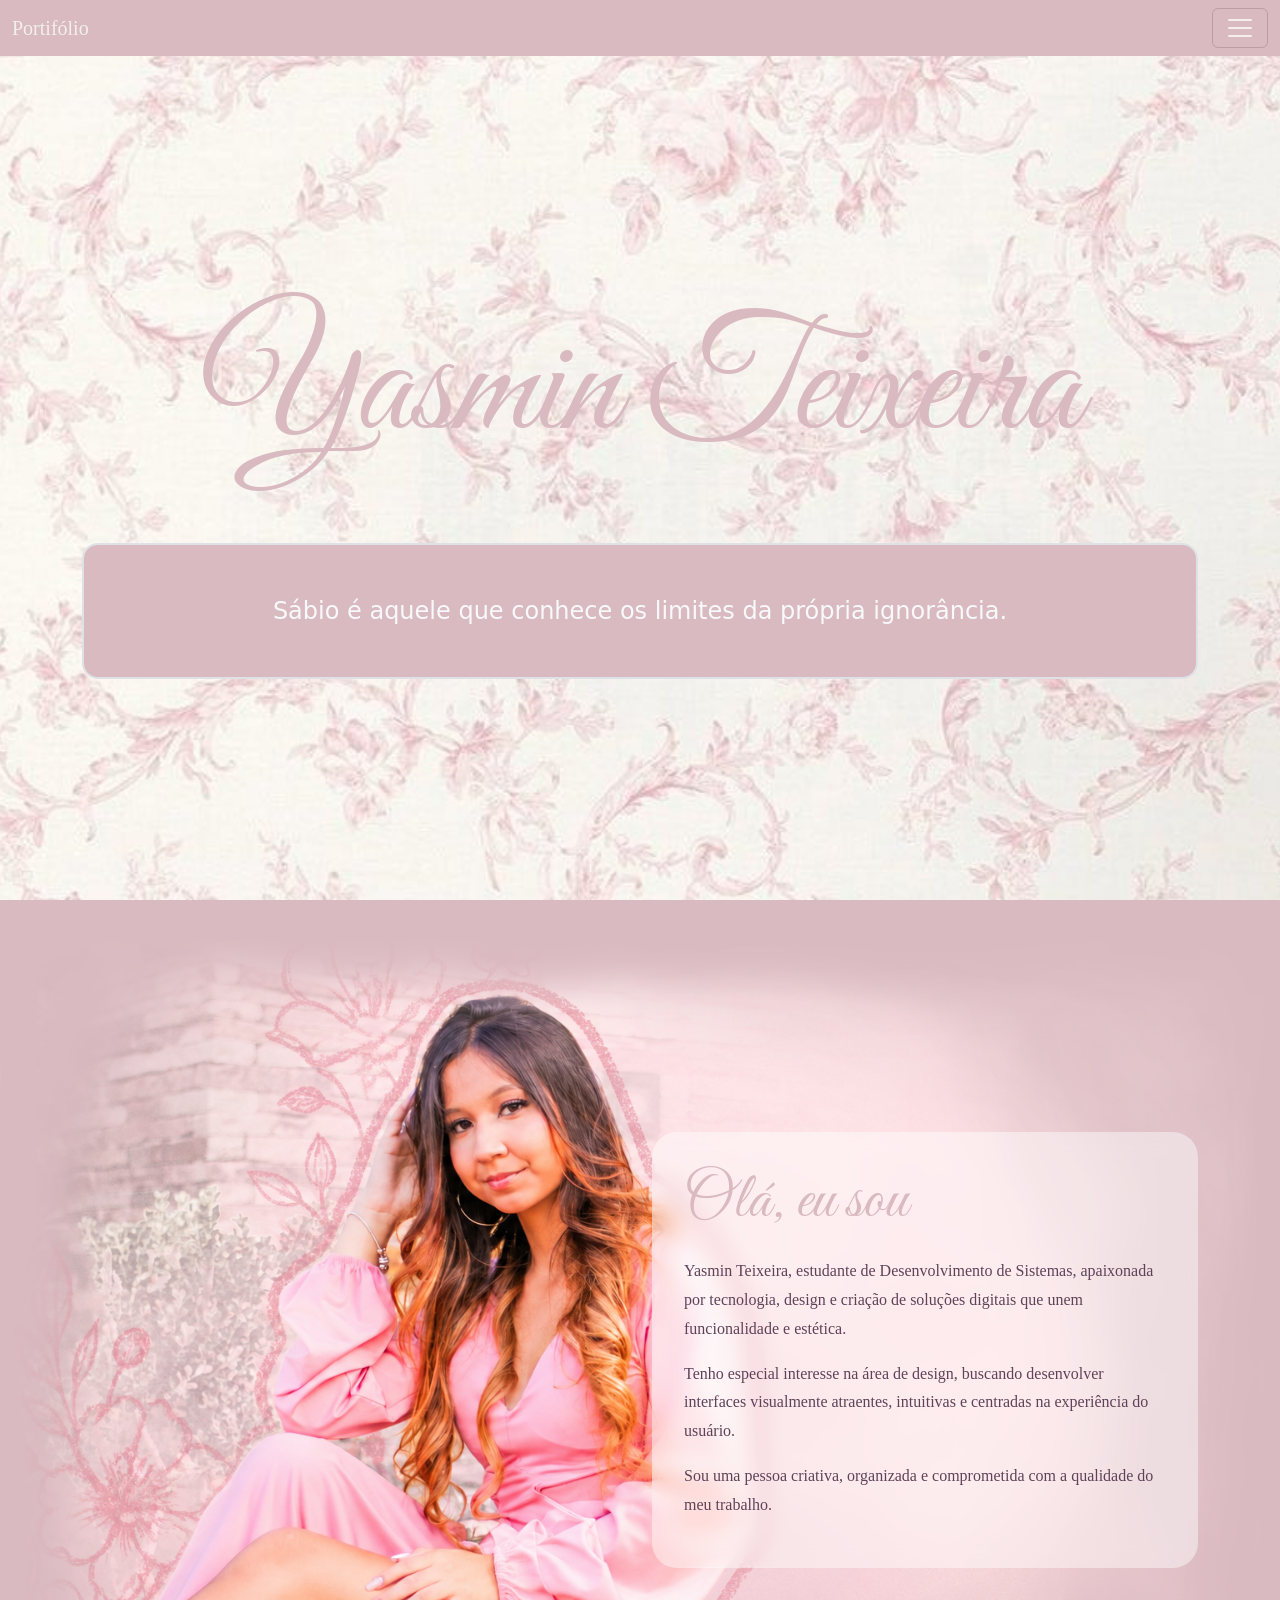
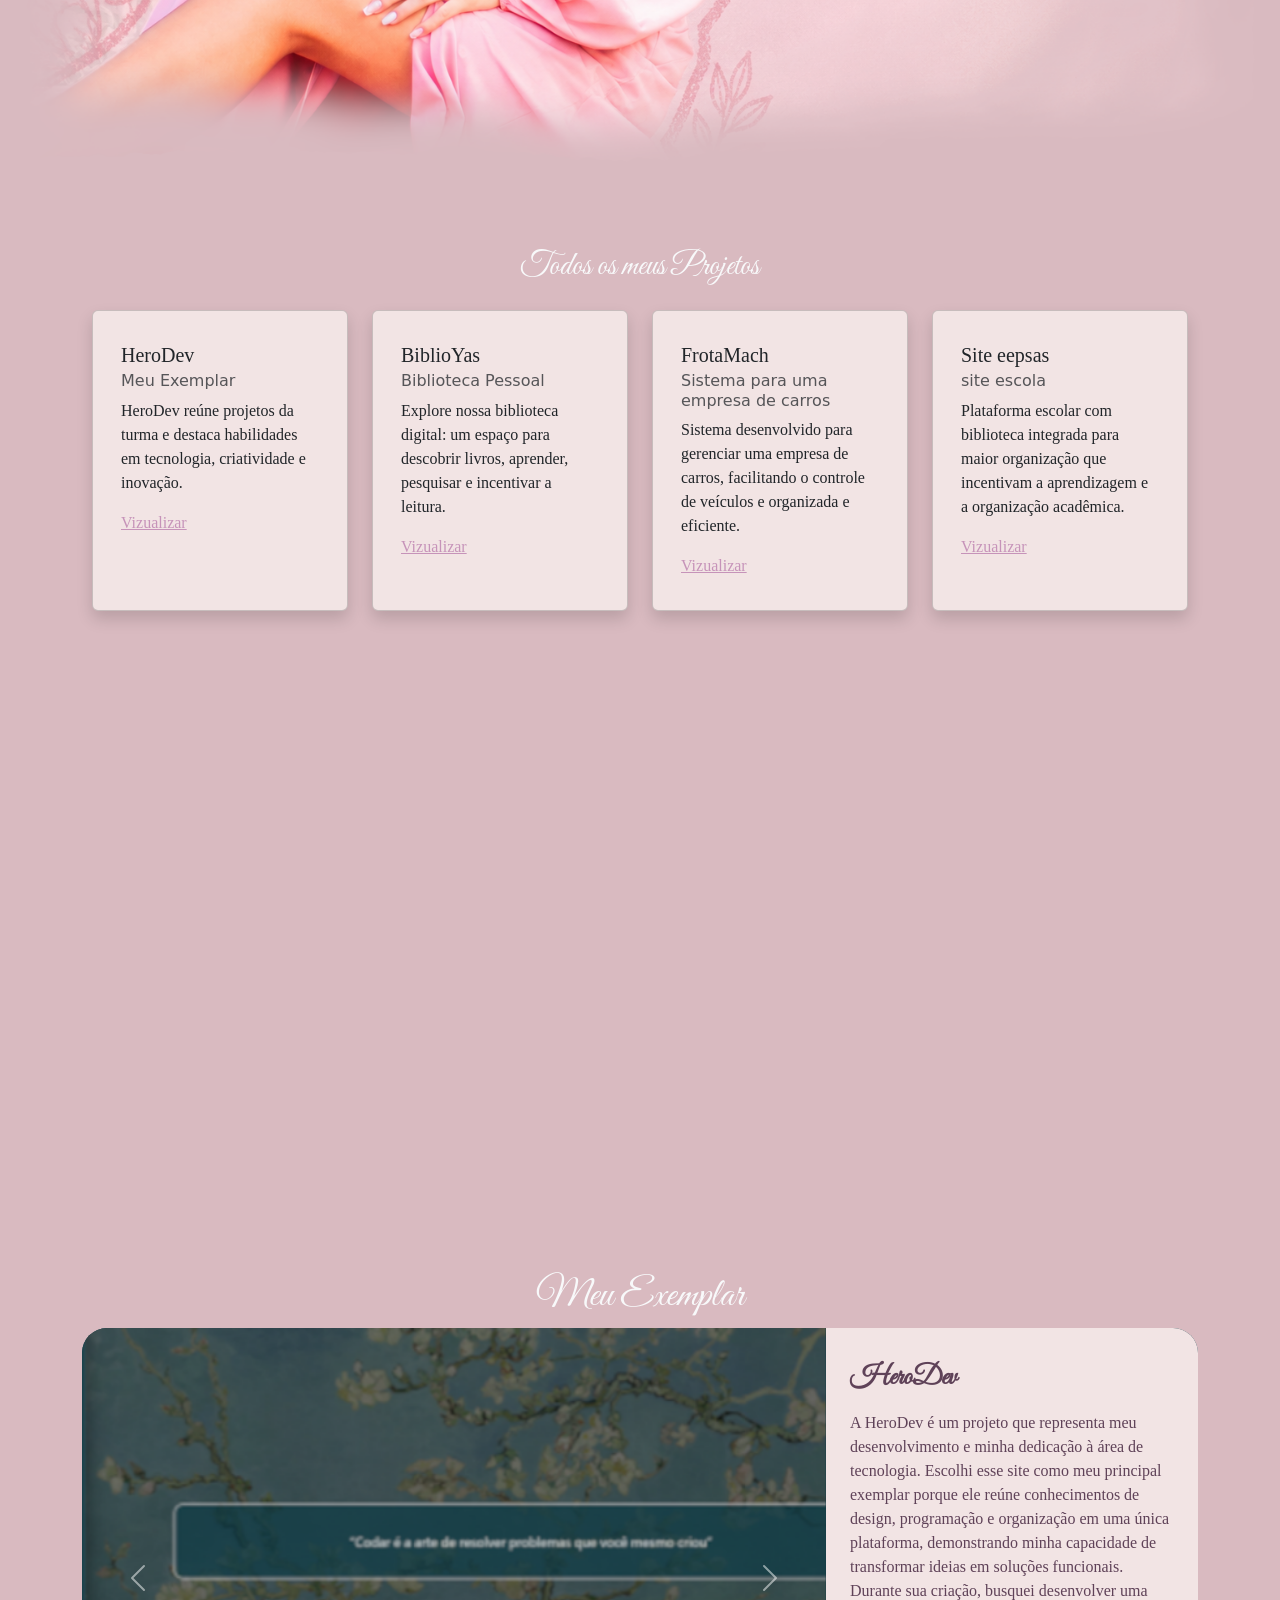
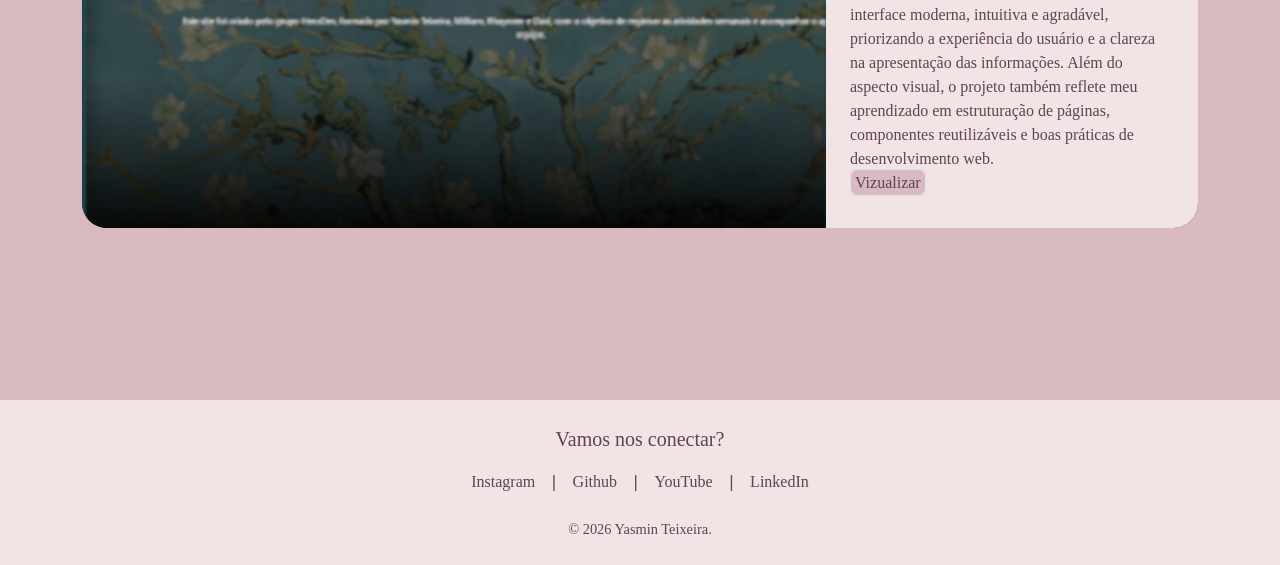
==== commit 0fe56933: "29/06" ====
--- a/index.html
+++ b/index.html
@@ -112,153 +112,170 @@
 
                 <div class="row justify-content-center gap-4">
 
-                    <div class="card bg py-3 shadow" style="width: 16rem; background-color: #F2E4E4">
-                        <div class="border rounded-3  shadow"><img width="60" src="img/bibliohome.png"
-                                class="card-img-top shadow" alt="..."></div>
-                        <div class="card-body" style="color: #5f4258; background-color: #F2E4E4">
-                            <h5 class="card-title">BiblioYas</h5>
-                            <p class="card-text"> 
-                                Página inicial do sistema de livros onde mostra os livros recentes e a nota para cada um deles.
-                            </p>
-                            <a href="#" class="btn btn-light text-light"
-                                style="background-color: #D9BAC0">Vizualizar</a>
+                    <div class="card bg py-3 shadow" style="width: 16rem; background-color: #F2E4E4"">
+                        <div class=" card-body">
+                        <h5 class="card-title">HeroDev</h5>
+                        <h6 class="card-subtitle mb-2 text-body-secondary">Meu Exemplar</h6>
+                        <p class="card-text">
+                            HeroDev reúne projetos da turma e destaca habilidades em tecnologia, criatividade e
+                            inovação.
+
+                        </p>
+                        <a href="index.html" class="card-link" style="color: #c693b9;"> Vizualizar</a>
+                    </div>
+                </div>
+                <div class="card bg py-3 shadow" style="width: 16rem; background-color: #F2E4E4">
+                        <div class=" card-body">
+                    <h5 class="card-title">BiblioYas</h5>
+                    <h6 class="card-subtitle mb-2 text-body-secondary">Biblioteca Pessoal</h6>
+                    <p class="card-text">Explore nossa biblioteca digital: um espaço para descobrir livros, aprender,
+                        pesquisar e incentivar a leitura.
+                    </p>
+
+                    <a href="#" class="card-link" style="color: #c693b9;">Vizualizar</a>
+                </div>
+            </div>
+            <div class="card bg py-3 shadow" style="width: 16rem; background-color: #F2E4E4">
+                <div class=" card-body">
+                    <h5 class="card-title">FrotaMach</h5>
+                    <h6 class="card-subtitle mb-2 text-body-secondary">Sistema para uma empresa de carros</h6>
+                    <p class="card-text">
+                        Sistema desenvolvido para gerenciar uma empresa de carros, facilitando o controle de veículos e
+                        organizada e eficiente.
+                    </p>
+                    <a href="#" class="card-link" style="color: #c693b9;">Vizualizar</a>
+
+                </div>
+            </div>
+            <div class="card bg py-3 shadow" style="width: 16rem; background-color: #F2E4E4">
+                        <div class=" card-body">
+                <h5 class="card-title">Site eepsas</h5>
+                <h6 class="card-subtitle mb-2 text-body-secondary">site escola</h6>
+                <p class="card-text">
+                    Plataforma escolar com biblioteca integrada para maior organização que incentivam a aprendizagem e a
+                    organização acadêmica.
+                </p>
+                <a href="#" class="card-link" style="color: #c693b9;">Vizualizar</a>
+            </div>
+            </div>
+
+
+
+
+            </div>
+            </div>
+        </section>
+
+        <section id="Exemplar" class="min-vh-100 d-flex align-items-center py-5">
+
+            <div class="container">
+
+                <h2 class="text-center text-light mb-2 fs-1">Meu Exemplar</h2>
+                
+
+                <div class="card border-0 overflow-hidden" style="background-color: #103c46; border-radius: 25px;">
+
+                    <div class="row g-0">
+
+
+                        <div class="col-lg-8">
+                            <div id="carouselHeroDev" class="carousel slide carousel-fade h-100"
+                                data-bs-ride="carousel">
+
+                                <div class="carousel-inner h-100">
+
+                                    <div class="carousel-item active">
+                                        <img src="img/carrousel1.png" class="d-block w-100"
+                                            style="height: 500px; object-fit: cover;" alt="Igreja">
+                                    </div>
+
+                                    <div class="carousel-item">
+                                        <img src="img/carrousel2.png" class="d-block w-100"
+                                            style="height: 500px; object-fit: cover;" alt="Escola">
+                                    </div>
+
+
+                                </div>
+
+                                <button class="carousel-control-prev" type="button" data-bs-target="#carouselHeroDev"
+                                    data-bs-slide="prev">
+                                    <span class="carousel-control-prev-icon"></span>
+                                </button>
+
+                                <button class="carousel-control-next" type="button" data-bs-target="#carouselHeroDev"
+                                    data-bs-slide="next">
+                                    <span class="carousel-control-next-icon"></span>
+                                </button>
+
+                            </div>
                         </div>
-                    </div>
-                    <div class="card bg py-3 shadow" style="width: 16rem; background-color: #F2E4E4">
-                        <div class="border rounded-3  shadow"><img width="60" src="img/herodevss.png"
-                                class="card-img-top shadow" alt="..."></div>
-                        <div class="card-body" style="color: #5f4258; background-color: #F2E4E4">
-                            <h5 class="card-title">Herodev</h5>
-                            <p class="card-text">
-                                Página inicial de um site criado para uma equipe de Dev para melhor administração e organização
-                            </p>
-                            <a href="#" class="btn btn-light text-light"
-                                style="background-color: #D9BAC0">Vizualizar</a>
+
+
+                        <div class="col-lg-4 d-flex align-items-center" style="background-color: #F2E4E4">
+
+                            <div class="p-4 text-light">
+
+                                <h3 class="fw-bold mb-3" style="color: #5f4258;">
+                                    HeroDev
+                                </h3>
+
+                                <p class="mb-0" style="color: #5f4258;">
+                                    A HeroDev é um projeto que representa meu desenvolvimento e minha dedicação à área
+                                    de tecnologia. Escolhi esse site como meu principal exemplar porque ele reúne
+                                    conhecimentos de design, programação e organização em uma única plataforma,
+                                    demonstrando minha capacidade de transformar ideias em soluções funcionais.
+                                    Durante sua criação, busquei desenvolver uma interface moderna, intuitiva e
+                                    agradável, priorizando a experiência do usuário e a clareza na apresentação das
+                                    informações. Além do aspecto visual, o projeto também reflete meu aprendizado em
+                                    estruturação de páginas, componentes reutilizáveis e boas práticas de
+                                    desenvolvimento web.
+                                </p>
+                                <a  class="text-center border rounded-3 p-1 text-decoration-none" style="background-color: #D9BAC0; color: #5f4258; " href="#">Vizualizar
+                                </a>
+
+                            </div>
+
                         </div>
-                    </div>
-
-                    <div class="card bg py-3 shadow" style="width: 16rem; background-color: #F2E4E4">
-                        <div class="border rounded-3  shadow"><img width="60" src="img/herodev.png"
-                                class="card-img-top shadow" alt="..."></div>
-                        <div class="card-body" style="color: #5f4258; background-color: #F2E4E4">
-                            <h5 class="card-title">Herodev</h5>
-                            <p class="card-text">Página inicial de um site criado para uma equipe de Dev para melhor administração e organização
-
-                            </p>
-                            <a href="#" class="btn btn-light text-light"
-                                style="background-color: #D9BAC0">Vizualizar</a>
-                        </div>
-                    </div>
-
-                    <div class="card bg py-3 shadow" style="width: 16rem; background-color: #F2E4E4">
-                        <div class="border rounded-3  shadow"><img width="60" src="img/livroatuall.png"
-                                class="card-img-top shadow" alt="..."></div>
-                        <div class="card-body" style="color: #5f4258; background-color: #F2E4E4">
-                            <h5 class="card-title">BiblioYas</h5>
-                            <p class="card-text">
-                                Página com informações do livro atual, onde mostra as páginas lidas, porcetagem de leitura e informações do livro.
-                            </p>
-                            <a href="#" class="btn btn-light text-light"
-                                style="background-color: #D9BAC0">Vizualizar</a>
-                        </div>
-                    </div>
-
-                </div>
-            </div>
-        </section>
-
-        <section id="MeuMelhor" class="min-vh-100" style="background-image: radial-gradient(circle, #F2F0EB, )">
-            <div class="container">
-                <div class="row">
-                    <h2 style="color: white">Projeto em destaque</h2>
-                    <div class="col-12 col-md-6 border border rounded-4 p-2" style="background-color: #F2F0EB">
-                        <p style="color: #5f4258">
-                            O site da equipe Herodev foi projetado  para que os integrantes da equipe possa se organizar, alocar seus portifólios permitindo o conhecimento de todos e para maior organização e trabalho em equipe. É meu site referência porque é o mais bonito esteticamente permitindo melhor experiência ao cliente.
-                        </p>
-                        <button class="border rounded-3 " style="background-color: #D9BAC0;color: #5f4258;"><a
-                                class="text-decoration-none text-white " href="#"> Visite o site </a></button>
-                    </div>
-                    <div class="col-12 col-md-6 p-2 ">
-                        <div id="carouselExampleCaptions" class="carousel slide">
-                            <div class="carousel-indicators">
-                                <button type="button" data-bs-target="#carouselExampleCaptions" data-bs-slide-to="0"
-                                    class="active" aria-current="true" aria-label="Slide 1"></button>
-                                <button type="button" data-bs-target="#carouselExampleCaptions" data-bs-slide-to="1"
-                                    aria-label="Slide 2"></button>
-                                <button type="button" data-bs-target="#carouselExampleCaptions" data-bs-slide-to="2"
-                                    aria-label="Slide 3"></button>
-                            </div>
-                            <div class="carousel-inner">
-                                <div class="carousel-item active">
-
-                                   <img src="img/herodev.png" alt="">
-                                    <div class="carousel-caption d-none d-md-block">
-                                        <h5>Home</h5>
-                                    </div>
-                                </div>
-                                <div class="carousel-item">
-                                   <img src="img/herodevs.png" alt="">
-                                    <div class="carousel-caption d-none d-md-block">
-                                        <h5>Sobre nós</h5>
-                                    
-                                    </div>
-                                </div>
-                                <div class="carousel-item">
-                                    <img src="img/herodevss.png" alt="">
-                                    <div class="carousel-caption d-none d-md-block">
-                                        <h5>Navbar fixa a direita</h5>
-                                        
-                                    </div>
-                                </div>
-                            </div>
-                            <button class="carousel-control-prev" type="button"
-                                data-bs-target="#carouselExampleCaptions" data-bs-slide="prev">
-                                <span class="carousel-control-prev-icon" aria-hidden="true"></span>
-                                <span class="visually-hidden">Previous</span>
-                            </button>
-                            <button class="carousel-control-next" type="button"
-                                data-bs-target="#carouselExampleCaptions" data-bs-slide="next">
-                                <span class="carousel-control-next-icon" aria-hidden="true"></span>
-                                <span class="visually-hidden">Next</span>
-                            </button>
-                        </div>
-                    </div>
-                </div>
+
+                    </div>
+
+                </div>
+
             </div>
         </section>
 
         <section id="Fim">
-            <footer class="text-center text-white py-4" style="background-color: #D9BAC0">
+            <footer class="text-center text-white py-4" style="background-color:  #F2E4E4">
                 <div class="container">
-                    <p class="mb-3 fs-5">Vamos nos conectar?</p>
+                    <p class="mb-3 fs-5" style="color: #5f4258;">Vamos nos conectar?</p>
 
                     <div class="d-flex justify-content-center gap-3 mb-3">
                         <a href="https://www.instagram.com/yasnalyze/" target="_blank" class="text-decoration-none"
-                            style="color: #F2F0EB;">
+                            style="color:  #5f4258">
                             Instagram
                         </a>
-                        <span style="color: #F2F0EB">|</span>
+                        <span style="color: #5f4258">|</span>
 
                         <a href="https://github.com/" target="_blank" class="text-decoration-none"
-                            style="color: #F2F0EB">
+                            style="color: #5f4258">
                             Github
                         </a>
-                        <span style="color: #c693b9;">|</span>
+                        <span style="color: #5f4258;">|</span>
 
                         <a href="https://www.youtube.com/channel/UCYRxmjtdi9lWDBDueDeHzqQ" target="_blank"
-                            class="text-decoration-none" style="color: #F2F0EB">
+                            class="text-decoration-none" style="color: #5f4258">
                             YouTube
                         </a>
-                        <span style="color: #F2F0EB">|</span>
+                        <span style="color: #5f4258">|</span>
 
                         <a href="https://linkedin.com/in/SEU_USUARIO" target="_blank" class="text-decoration-none"
-                            style="color: #F2F0EB">
+                            style="color: #5f4258">
                             LinkedIn
                         </a>
                     </div>
 
                     <div class="text-center pt-2 border-top"
-                        style="border-color: rgba(249, 222, 244, 0.2) !important; font-size: 0.9rem; color: #F2F0EB">
+                        style="border-color: rgba(249, 222, 244, 0.2) !important; font-size: 0.9rem; color: #5f4258">
                         <p class="mb-0">&copy; 2026 Yasmin Teixeira.</p>
                     </div>
                 </div>
--- a/style.css
+++ b/style.css
@@ -3,10 +3,9 @@
   font-weight: 400;
   font-style: normal;
   font-size: 160px;
-  /* Removeu o position: absolute e top: 20% */
-  margin-top: 10vh; /* Se quiser empurrar o título um pouco para baixo, use margem */
+  margin-top: 10vh; 
 }
-/* Quando a tela for menor que 768px (celulares), o título diminui para 70px */
+
 @media (max-width: 768px) {
   h1 {
     font-size: 70px;
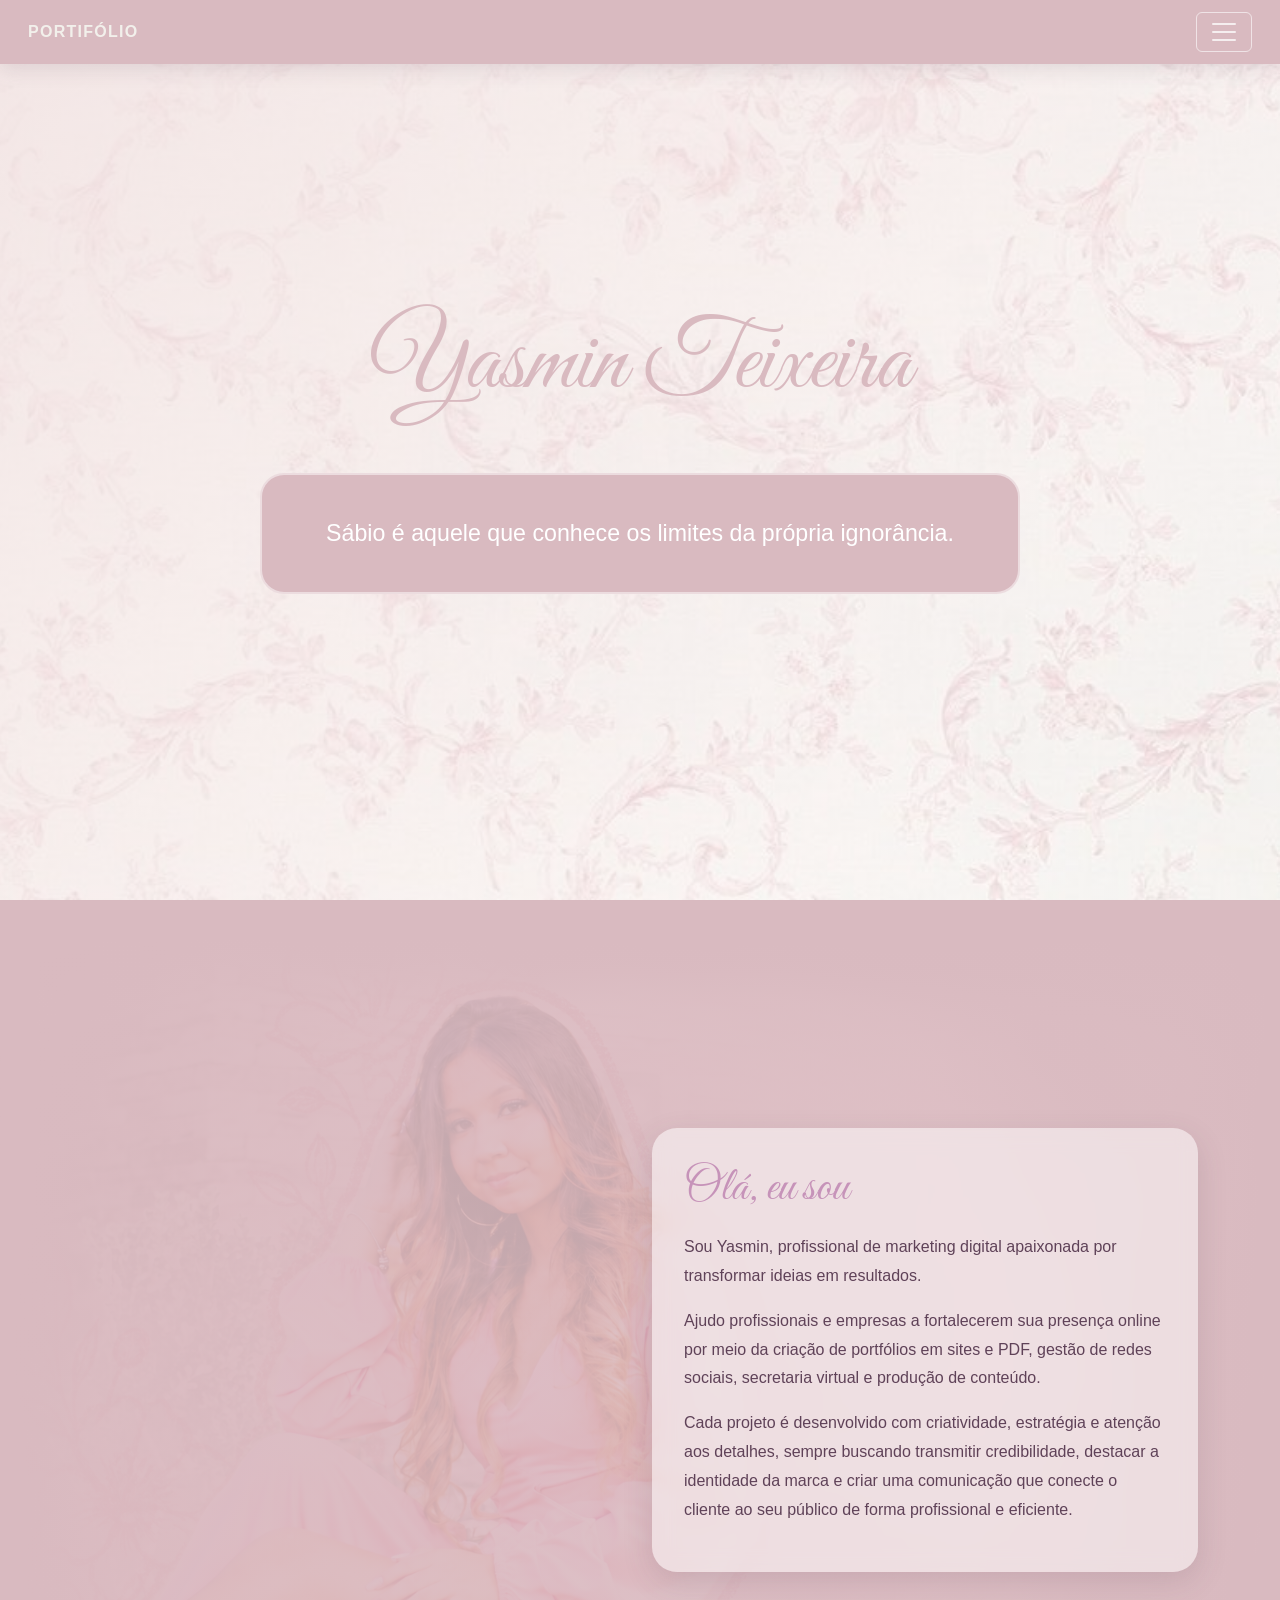
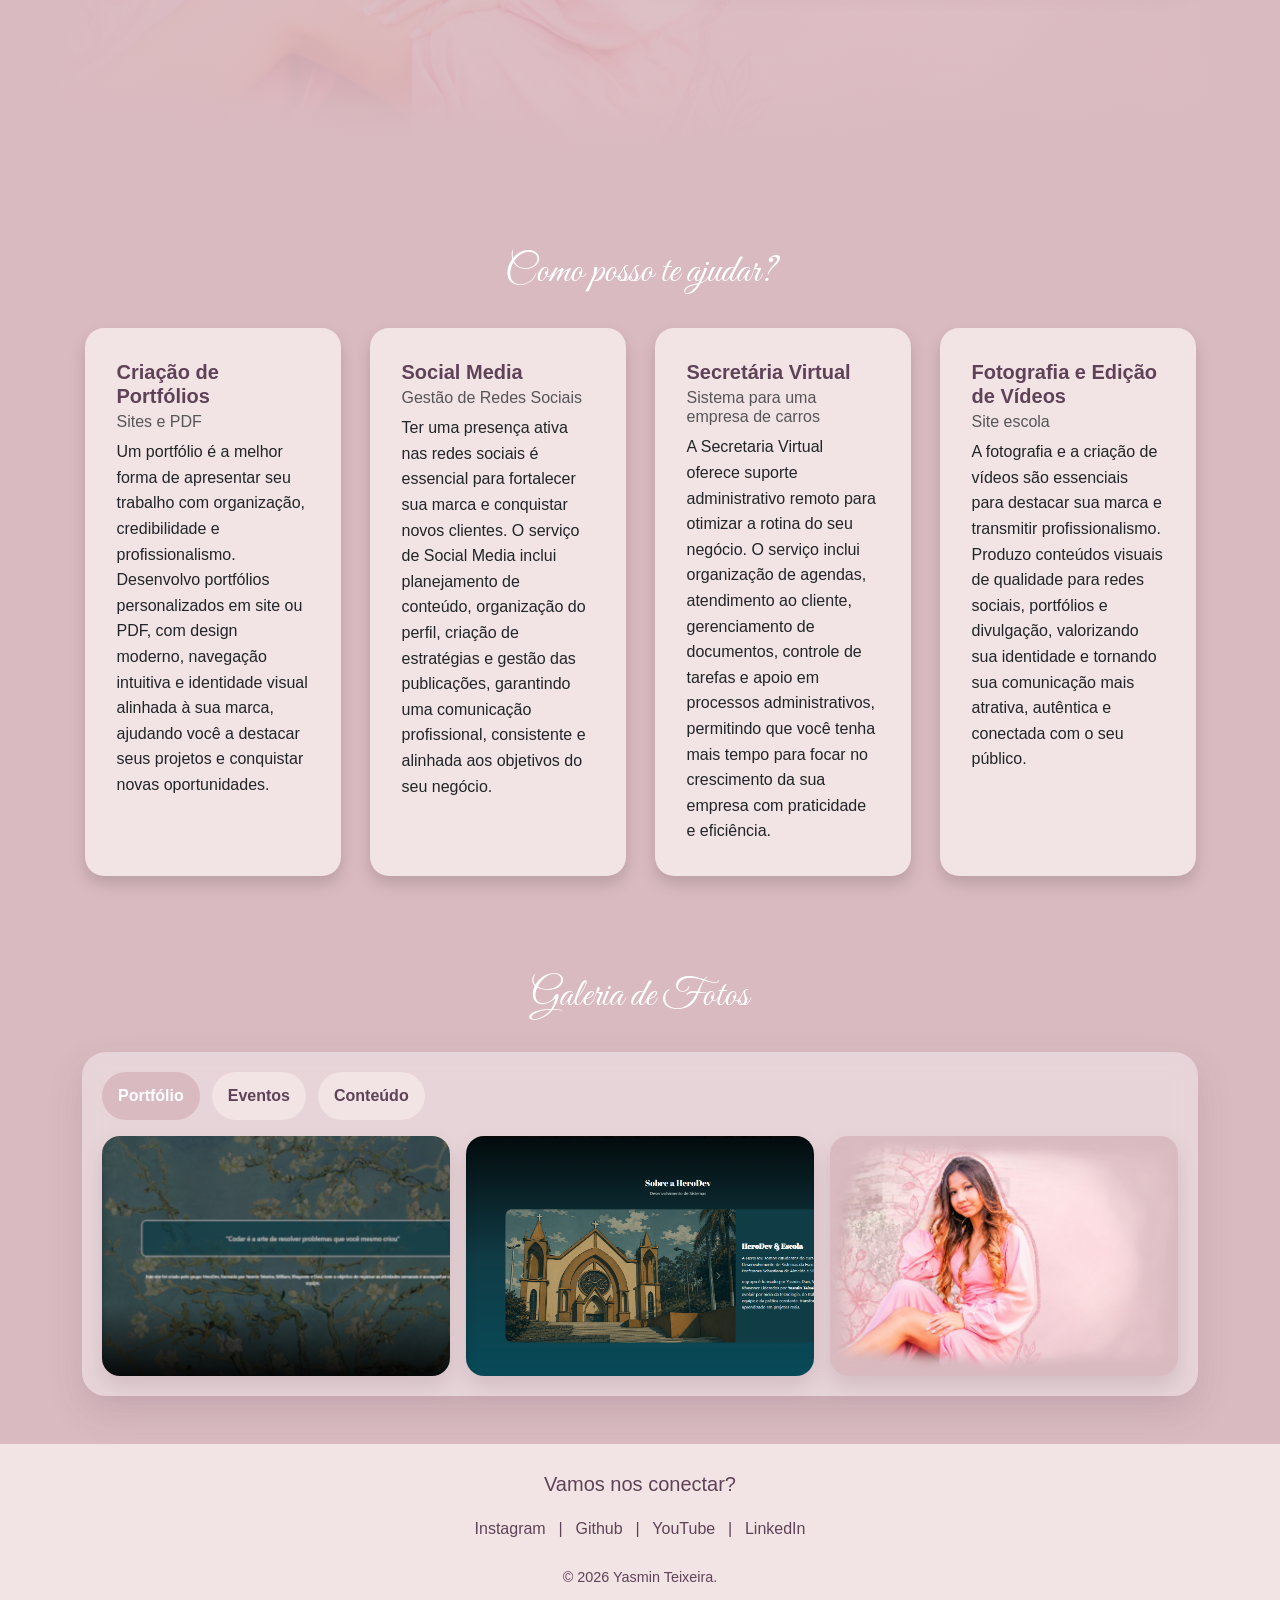
==== commit 027af805: "atualizacoes" ====
--- a/index.html
+++ b/index.html
@@ -21,31 +21,31 @@
     <link rel="shortcut icon" href="img/favicon_io/favicon.ico" type="image/x-icon">
 </head>
 
-<body style="background: radial-gradient(circle at top, #F2E4E4 0%, #D9BAC0 40%, #D9BAC0 100%);">
+<body>
     <header>
-        <nav class="navbar fixed-top" style="background-color: #D9BAC0">
+        <nav class="navbar fixed-top">
             <div class="container-fluid">
-                <a class="navbar-brand" style="color: #F2F0EB" href="#">Portifólio</a>
+                <a class="navbar-brand" href="#Inicio">Portifólio</a>
                 <button class="navbar-toggler" type="button" data-bs-toggle="offcanvas"
                     data-bs-target="#offcanvasNavbar" aria-controls="offcanvasNavbar" aria-label="Toggle navigation">
                     <span class="navbar-toggler-icon"></span>
                 </button>
-                <div class="offcanvas offcanvas-end" style="background-color: #F2F0EB;" tabindex="-1"
-                    id="offcanvasNavbar" aria-labelledby="offcanvasNavbarLabel">
+                <div class="offcanvas offcanvas-end" tabindex="-1" id="offcanvasNavbar"
+                    aria-labelledby="offcanvasNavbarLabel">
                     <div class="offcanvas-header">
-                        <h5 class="offcanvas-title" id="offcanvasNavbarLabel" style="color: #D9BAC0">Menu</h5>
+                        <h5 class="offcanvas-title" id="offcanvasNavbarLabel">Menu</h5>
                         <button type="button" class="btn-close" data-bs-dismiss="offcanvas" aria-label="Close"></button>
                     </div>
                     <div class="offcanvas-body">
                         <ul class="navbar-nav justify-content-end flex-grow-1 pe-3">
                             <li class="nav-item">
-                                <a class="nav-link active" style="color: #D9BAC0;" aria-current="page" href="#">Home</a>
+                                <a class="nav-link active" aria-current="page" href="#Inicio">Home</a>
                             </li>
                             <li class="nav-item">
-                                <a class="nav-link" style="color: #D9BAC0;" href="#">Projetos</a>
+                                <a class="nav-link" href="#Projetos">Projetos</a>
                             </li>
                             <li class="nav-item">
-                                <a class="nav-link" style="color: #D9BAC0;" href="#">Exemplar</a>
+                                <a class="nav-link" href="#Exemplar">Exemplar</a>
                             </li>
                         </ul>
                     </div>
@@ -53,50 +53,43 @@
             </div>
         </nav>
     </header>
+
     <main>
-        <section id="Inicio" class="min-vh-100 d-flex align-items-stretch" style="background-color: white;">
+        <section id="Inicio" class="min-vh-100 d-flex align-items-center">
             <div class="container d-flex flex-column justify-content-center gap-5 py-5">
-
                 <div class="row">
-                    <div class="col-12 text-center" style="color:#D9BAC0">
+                    <div class="col-12 text-center">
                         <h1>Yasmin Teixeira</h1>
                     </div>
                 </div>
 
                 <div class="row">
-                    <div class="col-12 ">
-                        <blockquote class="text-center border border-2 text-light p-5 rounded-4 fs-4"
-                            style="background-color:#D9BAC0; width: 100%;">
+                    <div class="col-12">
+                        <blockquote class="hero-quote">
                             Sábio é aquele que conhece os limites da própria ignorância.
                         </blockquote>
                     </div>
                 </div>
-
             </div>
         </section>
 
         <section id="SobreMim" class="min-vh-100 d-flex align-items-center">
             <div class="container">
                 <div class="row justify-content-end">
-                    <div class="col-12 col-md-6">
+                    <div class="col-12 col-md-8 col-lg-6">
                         <div class="sobre-card">
                             <h2>Olá, eu sou</h2>
 
                             <p>
-                                Yasmin Teixeira, estudante de Desenvolvimento de Sistemas,
-                                apaixonada por tecnologia, design e criação de soluções digitais
-                                que unem funcionalidade e estética.
+                                Sou Yasmin, profissional de marketing digital apaixonada por transformar ideias em resultados.
                             </p>
 
                             <p>
-                                Tenho especial interesse na área de design, buscando desenvolver
-                                interfaces visualmente atraentes, intuitivas e centradas na
-                                experiência do usuário.
+                                Ajudo profissionais e empresas a fortalecerem sua presença online por meio da criação de portfólios em sites e PDF, gestão de redes sociais, secretaria virtual e produção de conteúdo.
                             </p>
 
                             <p>
-                                Sou uma pessoa criativa, organizada e comprometida com a qualidade
-                                do meu trabalho.
+                                Cada projeto é desenvolvido com criatividade, estratégia e atenção aos detalhes, sempre buscando transmitir credibilidade, destacar a identidade da marca e criar uma comunicação que conecte o cliente ao seu público de forma profissional e eficiente.
                             </p>
                         </div>
                     </div>
@@ -104,180 +97,170 @@
             </div>
         </section>
 
-        <section id="Projetos" class="min-vh-100 py-5">
+        <section id="Projetos" class="py-5">
             <div class="container">
-                <div class="text-center text-md-start mb-4">
-                    <h2 class="text-light text-center">Todos os meus Projetos</h2>
-                </div>
-
-                <div class="row justify-content-center gap-4">
-
-                    <div class="card bg py-3 shadow" style="width: 16rem; background-color: #F2E4E4"">
-                        <div class=" card-body">
-                        <h5 class="card-title">HeroDev</h5>
-                        <h6 class="card-subtitle mb-2 text-body-secondary">Meu Exemplar</h6>
-                        <p class="card-text">
-                            HeroDev reúne projetos da turma e destaca habilidades em tecnologia, criatividade e
-                            inovação.
-
-                        </p>
-                        <a href="index.html" class="card-link" style="color: #c693b9;"> Vizualizar</a>
-                    </div>
-                </div>
-                <div class="card bg py-3 shadow" style="width: 16rem; background-color: #F2E4E4">
-                        <div class=" card-body">
-                    <h5 class="card-title">BiblioYas</h5>
-                    <h6 class="card-subtitle mb-2 text-body-secondary">Biblioteca Pessoal</h6>
-                    <p class="card-text">Explore nossa biblioteca digital: um espaço para descobrir livros, aprender,
-                        pesquisar e incentivar a leitura.
-                    </p>
-
-                    <a href="#" class="card-link" style="color: #c693b9;">Vizualizar</a>
-                </div>
-            </div>
-            <div class="card bg py-3 shadow" style="width: 16rem; background-color: #F2E4E4">
-                <div class=" card-body">
-                    <h5 class="card-title">FrotaMach</h5>
-                    <h6 class="card-subtitle mb-2 text-body-secondary">Sistema para uma empresa de carros</h6>
-                    <p class="card-text">
-                        Sistema desenvolvido para gerenciar uma empresa de carros, facilitando o controle de veículos e
-                        organizada e eficiente.
-                    </p>
-                    <a href="#" class="card-link" style="color: #c693b9;">Vizualizar</a>
-
-                </div>
-            </div>
-            <div class="card bg py-3 shadow" style="width: 16rem; background-color: #F2E4E4">
-                        <div class=" card-body">
-                <h5 class="card-title">Site eepsas</h5>
-                <h6 class="card-subtitle mb-2 text-body-secondary">site escola</h6>
-                <p class="card-text">
-                    Plataforma escolar com biblioteca integrada para maior organização que incentivam a aprendizagem e a
-                    organização acadêmica.
-                </p>
-                <a href="#" class="card-link" style="color: #c693b9;">Vizualizar</a>
-            </div>
-            </div>
-
-
-
-
-            </div>
-            </div>
-        </section>
-
-        <section id="Exemplar" class="min-vh-100 d-flex align-items-center py-5">
-
+                <h2 class="section-title">Como posso te ajudar?</h2>
+
+                <div class="row justify-content-center g-4">
+                    <div class="col-12 col-sm-6 col-lg-3 d-flex justify-content-center">
+                        <div class="card project-card shadow p-3">
+                            <div class="card-body">
+                                <h5 class="card-title">Criação de Portfólios</h5>
+                                <h6 class="card-subtitle mb-2 text-body-secondary">Sites e PDF</h6>
+                                <p class="card-text">
+                                   Um portfólio é a melhor forma de apresentar seu trabalho com organização, credibilidade e profissionalismo. Desenvolvo portfólios personalizados em site ou PDF, com design moderno, navegação intuitiva e identidade visual alinhada à sua marca, ajudando você a destacar seus projetos e conquistar novas oportunidades.
+
+                               
+                            </div>
+                        </div>
+                    </div>
+
+                    <div class="col-12 col-sm-6 col-lg-3 d-flex justify-content-center">
+                        <div class="card project-card shadow p-3">
+                            <div class="card-body">
+                                <h5 class="card-title">Social Media</h5>
+                                <h6 class="card-subtitle mb-2 text-body-secondary">Gestão de Redes Sociais</h6>
+                                <p class="card-text">
+                                   Ter uma presença ativa nas redes sociais é essencial para fortalecer sua marca e conquistar novos clientes. O serviço de Social Media inclui planejamento de conteúdo, organização do perfil, criação de estratégias e gestão das publicações, garantindo uma comunicação profissional, consistente e alinhada aos objetivos do seu negócio.
+
+                               
+                            </div>
+                        </div>
+                    </div>
+
+                    <div class="col-12 col-sm-6 col-lg-3 d-flex justify-content-center">
+                        <div class="card project-card shadow p-3">
+                            <div class="card-body">
+                                <h5 class="card-title">Secretária Virtual</h5>
+                                <h6 class="card-subtitle mb-2 text-body-secondary">Sistema para uma empresa de carros</h6>
+                                <p class="card-text">
+                                    A Secretaria Virtual oferece suporte administrativo remoto para otimizar a rotina do seu negócio. O serviço inclui organização de agendas, atendimento ao cliente, gerenciamento de documentos, controle de tarefas e apoio em processos administrativos, permitindo que você tenha mais tempo para focar no crescimento da sua empresa com praticidade e eficiência.
+
+                                
+                            </div>
+                        </div>
+                    </div>
+
+                    <div class="col-12 col-sm-6 col-lg-3 d-flex justify-content-center">
+                        <div class="card project-card shadow p-3">
+                            <div class="card-body">
+                                <h5 class="card-title">Fotografia e Edição de Vídeos</h5>
+                                <h6 class="card-subtitle mb-2 text-body-secondary">Site escola</h6>
+                                <p class="card-text">
+                                   A fotografia e a criação de vídeos são essenciais para destacar sua marca e transmitir profissionalismo. Produzo conteúdos visuais de qualidade para redes sociais, portfólios e divulgação, valorizando sua identidade e tornando sua comunicação mais atrativa, autêntica e conectada com o seu público.
+
+                                </p>
+                                
+                            </div>
+                        </div>
+                    </div>
+                </div>
+            </div>
+        </section>
+
+        <section id="galeria" class="py-5">
             <div class="container">
-
-                <h2 class="text-center text-light mb-2 fs-1">Meu Exemplar</h2>
-                
-
-                <div class="card border-0 overflow-hidden" style="background-color: #103c46; border-radius: 25px;">
-
-                    <div class="row g-0">
-
-
-                        <div class="col-lg-8">
-                            <div id="carouselHeroDev" class="carousel slide carousel-fade h-100"
-                                data-bs-ride="carousel">
-
-                                <div class="carousel-inner h-100">
-
-                                    <div class="carousel-item active">
-                                        <img src="img/carrousel1.png" class="d-block w-100"
-                                            style="height: 500px; object-fit: cover;" alt="Igreja">
-                                    </div>
-
-                                    <div class="carousel-item">
-                                        <img src="img/carrousel2.png" class="d-block w-100"
-                                            style="height: 500px; object-fit: cover;" alt="Escola">
-                                    </div>
-
-
-                                </div>
-
-                                <button class="carousel-control-prev" type="button" data-bs-target="#carouselHeroDev"
-                                    data-bs-slide="prev">
-                                    <span class="carousel-control-prev-icon"></span>
-                                </button>
-
-                                <button class="carousel-control-next" type="button" data-bs-target="#carouselHeroDev"
-                                    data-bs-slide="next">
-                                    <span class="carousel-control-next-icon"></span>
-                                </button>
-
-                            </div>
-                        </div>
-
-
-                        <div class="col-lg-4 d-flex align-items-center" style="background-color: #F2E4E4">
-
-                            <div class="p-4 text-light">
-
-                                <h3 class="fw-bold mb-3" style="color: #5f4258;">
-                                    HeroDev
-                                </h3>
-
-                                <p class="mb-0" style="color: #5f4258;">
-                                    A HeroDev é um projeto que representa meu desenvolvimento e minha dedicação à área
-                                    de tecnologia. Escolhi esse site como meu principal exemplar porque ele reúne
-                                    conhecimentos de design, programação e organização em uma única plataforma,
-                                    demonstrando minha capacidade de transformar ideias em soluções funcionais.
-                                    Durante sua criação, busquei desenvolver uma interface moderna, intuitiva e
-                                    agradável, priorizando a experiência do usuário e a clareza na apresentação das
-                                    informações. Além do aspecto visual, o projeto também reflete meu aprendizado em
-                                    estruturação de páginas, componentes reutilizáveis e boas práticas de
-                                    desenvolvimento web.
-                                </p>
-                                <a  class="text-center border rounded-3 p-1 text-decoration-none" style="background-color: #D9BAC0; color: #5f4258; " href="#">Vizualizar
-                                </a>
-
-                            </div>
-
-                        </div>
-
-                    </div>
-
-                </div>
-
-            </div>
-        </section>
-
-        <section id="Fim">
-            <footer class="text-center text-white py-4" style="background-color:  #F2E4E4">
-                <div class="container">
-                    <p class="mb-3 fs-5" style="color: #5f4258;">Vamos nos conectar?</p>
-
-                    <div class="d-flex justify-content-center gap-3 mb-3">
-                        <a href="https://www.instagram.com/yasnalyze/" target="_blank" class="text-decoration-none"
-                            style="color:  #5f4258">
-                            Instagram
-                        </a>
-                        <span style="color: #5f4258">|</span>
-
-                        <a href="https://github.com/" target="_blank" class="text-decoration-none"
-                            style="color: #5f4258">
-                            Github
-                        </a>
-                        <span style="color: #5f4258;">|</span>
-
-                        <a href="https://www.youtube.com/channel/UCYRxmjtdi9lWDBDueDeHzqQ" target="_blank"
-                            class="text-decoration-none" style="color: #5f4258">
-                            YouTube
-                        </a>
-                        <span style="color: #5f4258">|</span>
-
-                        <a href="https://linkedin.com/in/SEU_USUARIO" target="_blank" class="text-decoration-none"
-                            style="color: #5f4258">
-                            LinkedIn
-                        </a>
-                    </div>
-
-                    <div class="text-center pt-2 border-top"
-                        style="border-color: rgba(249, 222, 244, 0.2) !important; font-size: 0.9rem; color: #5f4258">
-                        <p class="mb-0">&copy; 2026 Yasmin Teixeira.</p>
-                    </div>
-                </div>
-            </footer>
-        </section+                <h2 class="section-title">Galeria de Fotos</h2>
+
+                <div class="gallery-shell">
+                    <div class="gallery-tabs" role="tablist" aria-label="Galeria de fotos">
+                        <button class="gallery-tab active" data-target="portfolio" type="button">Portfólio</button>
+                        <button class="gallery-tab" data-target="eventos" type="button">Eventos</button>
+                        <button class="gallery-tab" data-target="conteudo" type="button">Conteúdo</button>
+                    </div>
+
+                    <div class="gallery-panel active" id="portfolio">
+                        <div class="row g-3">
+                            <div class="col-12 col-sm-6 col-lg-4">
+                                <img src="img/carrousel1.png" alt="Foto 1 da galeria" class="gallery-image">
+                            </div>
+                            <div class="col-12 col-sm-6 col-lg-4">
+                                <img src="img/carrousel2.png" alt="Foto 2 da galeria" class="gallery-image">
+                            </div>
+                            <div class="col-12 col-sm-6 col-lg-4">
+                                <img src="img/AGORASIM.png" alt="Foto 3 da galeria" class="gallery-image">
+                            </div>
+                        </div>
+                    </div>
+
+                    <div class="gallery-panel" id="eventos">
+                        <div class="row g-3">
+                            <div class="col-12 col-sm-6 col-lg-4">
+                                <img src="img/PRONTA.png" alt="Evento 1" class="gallery-image">
+                            </div>
+                            <div class="col-12 col-sm-6 col-lg-4">
+                                <img src="img/IMG_4141.jpg" alt="Evento 2" class="gallery-image">
+                            </div>
+                            <div class="col-12 col-sm-6 col-lg-4">
+                                <img src="img/IMG_3984.jpg" alt="Evento 3" class="gallery-image">
+                            </div>
+                        </div>
+                    </div>
+
+                    <div class="gallery-panel" id="conteudo">
+                        <div class="row g-3">
+                            <div class="col-12 col-sm-6 col-lg-4">
+                                <img src="img/IMG_3984.png" alt="Conteúdo 1" class="gallery-image">
+                            </div>
+                            <div class="col-12 col-sm-6 col-lg-4">
+                                <img src="img/rosa.jpg" alt="Conteúdo 2" class="gallery-image">
+                            </div>
+                            <div class="col-12 col-sm-6 col-lg-4">
+                                <img src="img/icone.png" alt="Conteúdo 3" class="gallery-image">
+                            </div>
+                        </div>
+                    </div>
+                </div>
+            </div>
+        </section>
+    </main>
+
+    <script>
+        document.addEventListener('DOMContentLoaded', () => {
+            const tabs = document.querySelectorAll('.gallery-tab');
+            const panels = document.querySelectorAll('.gallery-panel');
+
+            tabs.forEach(tab => {
+                tab.addEventListener('click', () => {
+                    const target = tab.dataset.target;
+
+                    tabs.forEach(btn => btn.classList.remove('active'));
+                    panels.forEach(panel => panel.classList.remove('active'));
+
+                    tab.classList.add('active');
+                    document.getElementById(target).classList.add('active');
+                });
+            });
+        });
+    </script>
+
+    <footer class="text-center py-4">
+        <div class="container">
+            <p class="mb-3 fs-5" style="color: #5f4258;">Vamos nos conectar?</p>
+
+            <div class="footer-links mb-3">
+                <a href="https://www.instagram.com/yasnalyze/" target="_blank" class="text-decoration-none" style="color: #5f4258">
+                    Instagram
+                </a>
+                <span style="color: #5f4258">|</span>
+                <a href="https://github.com/" target="_blank" class="text-decoration-none" style="color: #5f4258">
+                    Github
+                </a>
+                <span style="color: #5f4258">|</span>
+                <a href="https://www.youtube.com/channel/UCYRxmjtdi9lWDBDueDeHzqQ" target="_blank" class="text-decoration-none" style="color: #5f4258">
+                    YouTube
+                </a>
+                <span style="color: #5f4258">|</span>
+                <a href="https://linkedin.com/in/SEU_USUARIO" target="_blank" class="text-decoration-none" style="color: #5f4258">
+                    LinkedIn
+                </a>
+            </div>
+
+            <div class="text-center pt-2 border-top" style="border-color: rgba(249, 222, 244, 0.2) !important; font-size: 0.9rem; color: #5f4258">
+                <p class="mb-0">&copy; 2026 Yasmin Teixeira.</p>
+            </div>
+        </div>
+    </footer>
+</body>
+
+</html>
--- a/style.css
+++ b/style.css
@@ -1,101 +1,289 @@
+:root {
+  --rose-1: #F2E4E4;
+  --rose-2: #D9BAC0;
+  --rose-3: #c693b9;
+  --text: #5f4258;
+  --cream: #F2F0EB;
+}
+
+html {
+  scroll-behavior: smooth;
+}
+
+body {
+  margin: 0;
+  font-family: 'Segoe UI', Tahoma, Geneva, Verdana, sans-serif;
+  line-height: 1.6;
+  color: var(--text);
+  background: radial-gradient(circle at top, var(--rose-1) 0%, var(--rose-2) 40%, var(--rose-2) 100%);
+}
+
+main {
+  overflow-x: hidden;
+}
+
+section {
+  padding-block: 4rem;
+}
+
 h1 {
   font-family: "Great Vibes", cursive;
   font-weight: 400;
   font-style: normal;
-  font-size: 160px;
-  margin-top: 10vh; 
-}
-
-@media (max-width: 768px) {
-  h1 {
-    font-size: 70px;
-  }
-}
-@media(max-width: 576px ){
-  h1{
-    font-size: 65px;
-  }
-}
-
-
-
-.menu-nav{
-  color: white;
-}
-
-
-
-#Inicio {
-    background-image: url('img/png'); 
-    background-size: cover;       
-    background-position: center;  
-    background-repeat: no-repeat;  
-}
-h2, h3, h4{
+  font-size: clamp(3rem, 8vw, 6.2rem);
+  margin: 0;
+  color: var(--rose-2);
+}
+
+h2, h3, h4 {
   font-family: "Great Vibes", cursive;
   font-weight: 400;
   font-style: normal;
-}
-
-p, li, ul, a, h5{
-  font-family: "Fraunces", serif;
-  font-optical-sizing: auto;
-  font-weight: weight;
-  font-style: normal;
-  font-variation-settings:
-  
-    "SOFT" 0,
-    "WONK" 0;
-}
-/* links da Navbar  --- */
-.navbar-nav .nav-link:hover {
-    color: #D9C9C7 !important;
-    font-weight: bold;      
-    transition: color 0.3s ease; 
-}
-
-/* Rodapé)*/
+  color: var(--text);
+}
+
+p, li, ul, a, h5, blockquote {
+  font-family: 'Segoe UI', Tahoma, Geneva, Verdana, sans-serif;
+}
+
+.navbar {
+  background-color: var(--rose-2) !important;
+  padding: 0.75rem 1rem;
+  box-shadow: 0 4px 20px rgba(95, 66, 88, 0.15);
+}
+
+.navbar-brand {
+  color: var(--cream) !important;
+  font-weight: 700;
+  letter-spacing: 0.08em;
+  text-transform: uppercase;
+  font-size: 1rem;
+}
+
+.navbar-toggler {
+  border-color: rgba(255,255,255,0.6);
+}
+
+.navbar-toggler-icon {
+  filter: invert(1) brightness(2);
+}
+
+.offcanvas {
+  background-color: var(--cream) !important;
+}
+
+.navbar-nav .nav-link {
+  color: var(--text) !important;
+  font-weight: 600;
+  transition: color 0.3s ease;
+}
+
+.navbar-nav .nav-link:hover,
+.navbar-nav .nav-link.active {
+  color: var(--rose-3) !important;
+}
+
+#Inicio {
+  min-height: 100vh;
+  background: linear-gradient(135deg, rgba(242, 228, 228, 0.9), rgba(255, 255, 255, 0.45)), url('img/png') center/cover no-repeat;
+  display: flex;
+  align-items: center;
+}
+
+.hero-quote {
+  width: min(100%, 760px);
+  margin: 0 auto;
+  padding: clamp(1.5rem, 4vw, 2.5rem);
+  border: 2px solid rgba(255,255,255,0.5);
+  border-radius: 1.5rem;
+  background-color: var(--rose-2);
+  color: #fff;
+  font-size: clamp(1.1rem, 2vw, 1.45rem);
+  text-align: center;
+}
+
+#SobreMim {
+  min-height: 100vh;
+  background: linear-gradient(90deg, rgba(217, 186, 192, 0.94), rgba(217, 186, 192, 0.85)), url('img/AGORASIM.png') left center/contain no-repeat;
+  background-color: var(--rose-2);
+  padding-block: 5rem;
+}
+
+.sobre-card {
+  max-width: 600px;
+  margin-left: auto;
+  background: rgba(255, 255, 255, 0.5);
+  backdrop-filter: blur(10px);
+  padding: clamp(1.25rem, 3vw, 2rem);
+  border-radius: 25px;
+  box-shadow: 0 10px 30px rgba(95, 66, 88, 0.16);
+  color: var(--text);
+}
+
+.sobre-card h2 {
+  color: var(--rose-3);
+  font-size: clamp(2rem, 4vw, 3rem);
+  margin-bottom: 1rem;
+}
+
+.sobre-card p {
+  line-height: 1.8;
+  margin-bottom: 1rem;
+}
+
+.section-title {
+  color: #fff;
+  font-size: clamp(2rem, 4vw, 2.5rem);
+  margin-bottom: 2rem;
+  text-align: center;
+}
+
+.project-card {
+  width: min(100%, 16rem);
+  min-height: 100%;
+  background-color: var(--rose-1);
+  border: 0;
+  border-radius: 1.2rem;
+  transition: transform 0.3s ease, box-shadow 0.3s ease;
+}
+
+.project-card:hover {
+  transform: translateY(-6px);
+  box-shadow: 0 15px 30px rgba(95, 66, 88, 0.16);
+}
+
+.project-card .card-title {
+  color: var(--text);
+  font-weight: 700;
+}
+
+.project-card .card-link {
+  color: var(--rose-3);
+  font-weight: 600;
+  text-decoration: none;
+}
+
+.gallery-shell {
+  background: rgba(255, 255, 255, 0.38);
+  backdrop-filter: blur(12px);
+  border-radius: 24px;
+  padding: 1.25rem;
+  box-shadow: 0 15px 35px rgba(95, 66, 88, 0.15);
+}
+
+.gallery-tabs {
+  display: flex;
+  flex-wrap: wrap;
+  gap: 0.75rem;
+  margin-bottom: 1rem;
+}
+
+.gallery-tab {
+  border: 0;
+  border-radius: 999px;
+  padding: 0.7rem 1rem;
+  background-color: var(--rose-1);
+  color: var(--text);
+  font-weight: 600;
+  transition: 0.3s ease;
+}
+
+.gallery-tab.active,
+.gallery-tab:hover {
+  background-color: var(--rose-2);
+  color: #fff;
+}
+
+.gallery-panel {
+  display: none;
+}
+
+.gallery-panel.active {
+  display: block;
+}
+
+.gallery-image {
+  width: 100%;
+  height: 240px;
+  object-fit: cover;
+  border-radius: 18px;
+  box-shadow: 0 10px 20px rgba(95, 66, 88, 0.16);
+  transition: transform 0.3s ease, box-shadow 0.3s ease;
+}
+
+.gallery-image:hover {
+  transform: translateY(-4px) scale(1.01);
+  box-shadow: 0 15px 25px rgba(95, 66, 88, 0.22);
+}
+
+footer {
+  background-color: var(--rose-1);
+}
+
+.footer-links {
+  display: flex;
+  justify-content: center;
+  gap: 0.8rem;
+  flex-wrap: wrap;
+}
+
 footer a:hover {
-    color: #ffffff !important;
-    text-shadow: 0px 0px 8px rgba(249, 222, 244, 0.6); 
-    transition: all 0.3s ease; 
-}
-/* Força as linhas do ícone hambúrguer a ficarem brancas */
-.navbar-toggler-icon {
-    filter: invert(1) brightness(2);
-}
-
-#SobreMim{
-    background-image: url("img/AGORASIM.png");
-    background-size: contain;
-    background-position: left center;
-    background-repeat: no-repeat;
-    background-color: #D9BAC0;
-    
-
-    min-height: 100vh;
-}
-
-
-
-
-
-.sobre-card{
-    background: rgba(255, 255, 255, 0.45);
-    backdrop-filter: blur(10px);
-
-    padding: 2rem;
-    border-radius: 25px;
-
-    color: #5f4258;
-}
-
-.sobre-card h2{
-    color: #D9BAC0;
-    font-size: 4rem;
-    margin-bottom: 1rem;
-}
-
-.sobre-card p{
-    line-height: 1.8;
+  color: #ffffff !important;
+  text-shadow: 0 0 8px rgba(249, 222, 244, 0.6);
+  transition: all 0.3s ease;
+}
+
+@media (max-width: 1024px) {
+  #SobreMim {
+    background-size: cover;
+    background-position: center left;
+  }
+}
+
+@media (max-width: 768px) {
+  section {
+    padding-block: 3rem;
+  }
+
+  #Inicio {
+    padding-top: 4rem;
+  }
+
+  #SobreMim {
+    background-image: linear-gradient(180deg, rgba(217, 186, 192, 0.92), rgba(217, 186, 192, 0.9)), url('img/AGORASIM.png');
+    background-size: cover;
+    background-position: center;
+  }
+
+  .sobre-card {
+    margin-left: 0;
+  }
+
+  .project-card {
+    width: min(100%, 100%);
+  }
+
+  .gallery-image {
+    height: 220px;
+  }
+}
+
+@media (max-width: 576px) {
+  .navbar-brand {
+    font-size: 0.95rem;
+  }
+
+  .hero-quote {
+    padding: 1.25rem;
+    border-radius: 1rem;
+  }
+
+  .footer-links {
+    flex-direction: column;
+    gap: 0.35rem;
+  }
+
+  .gallery-image {
+    height: 200px;
+  }
 }
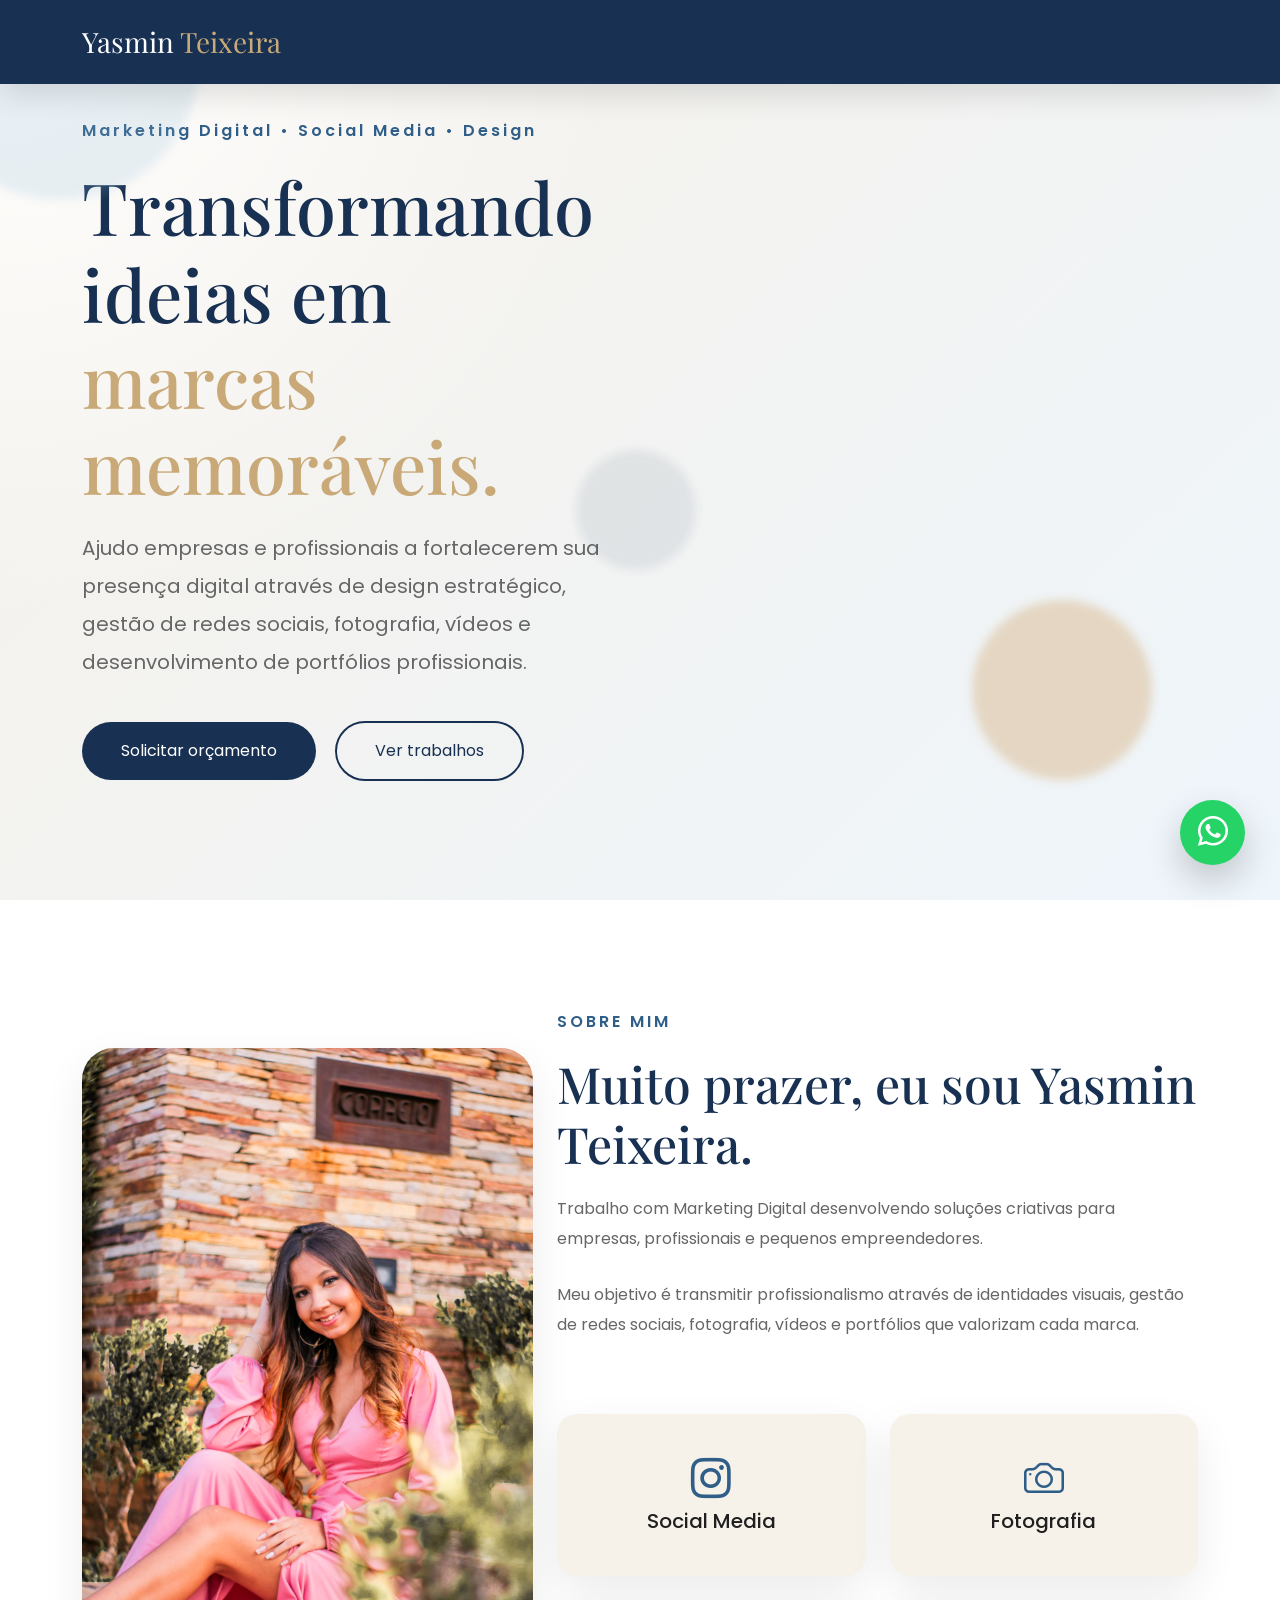
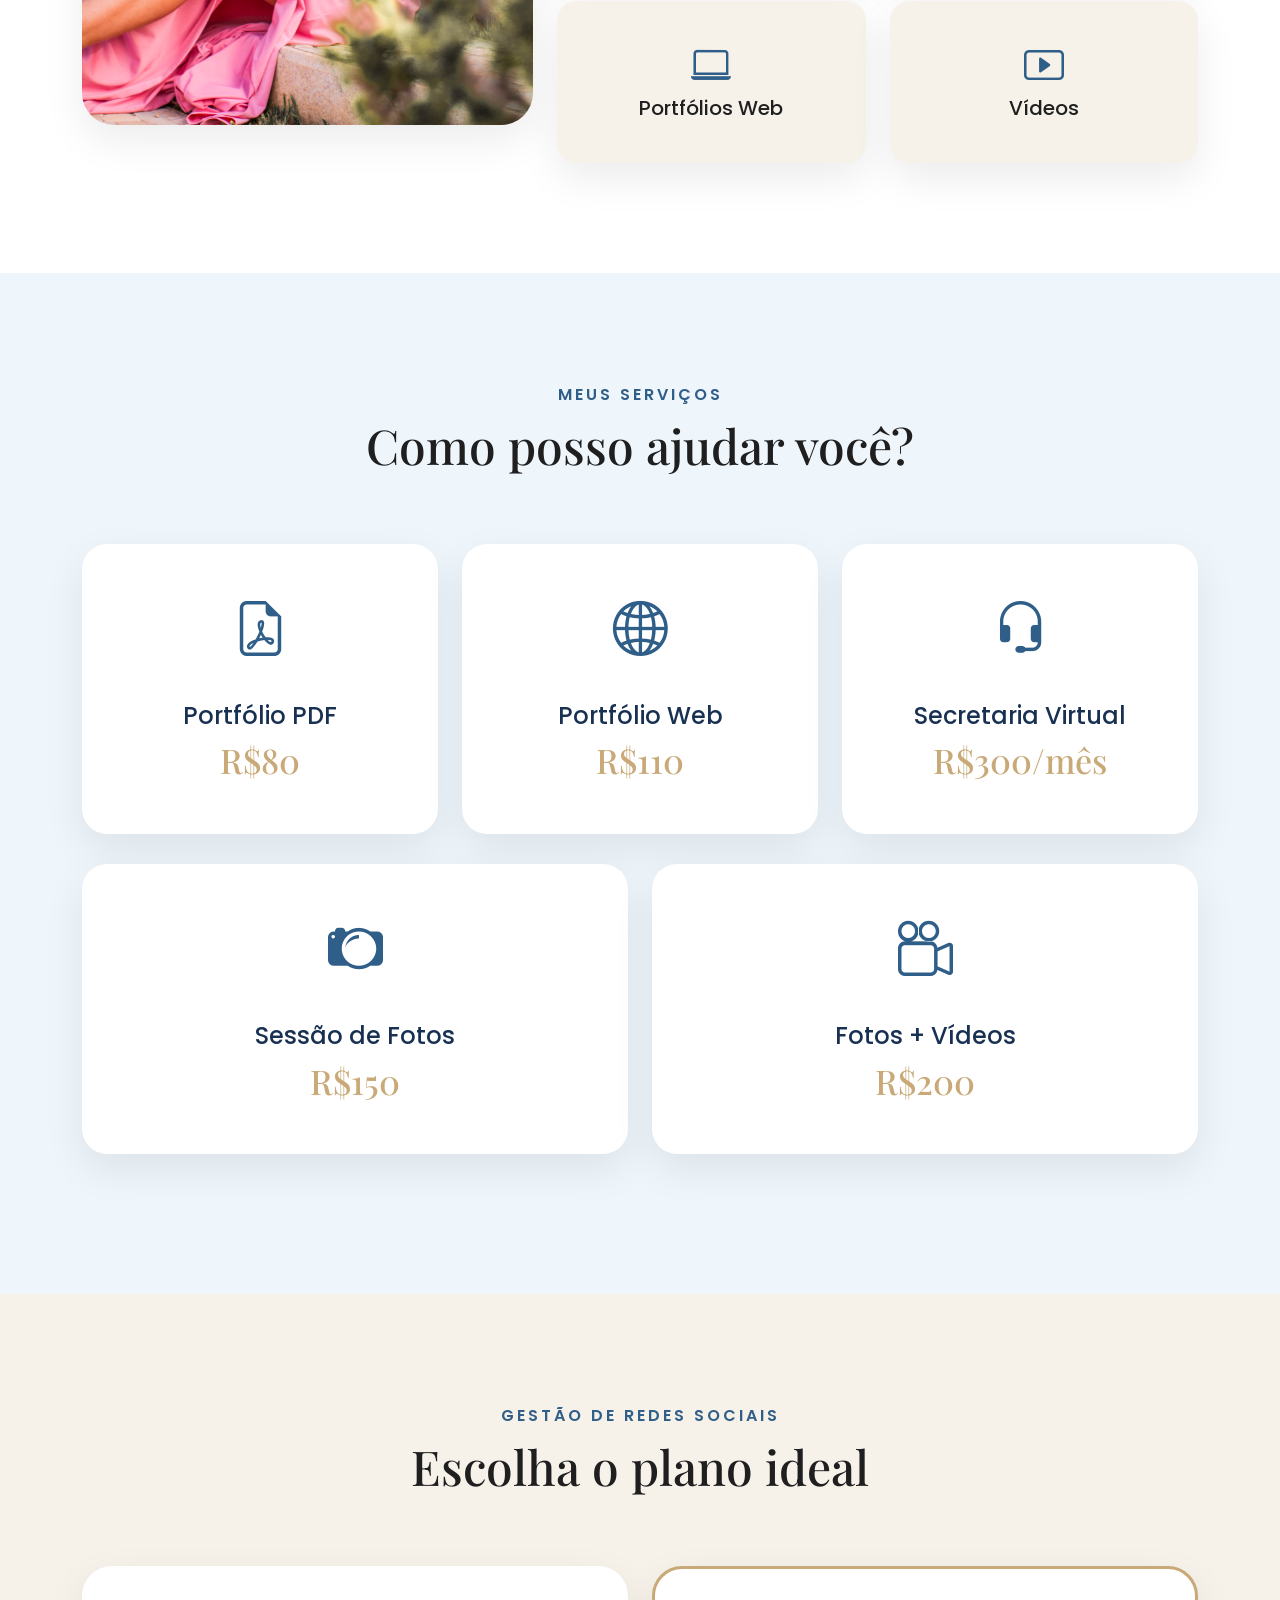
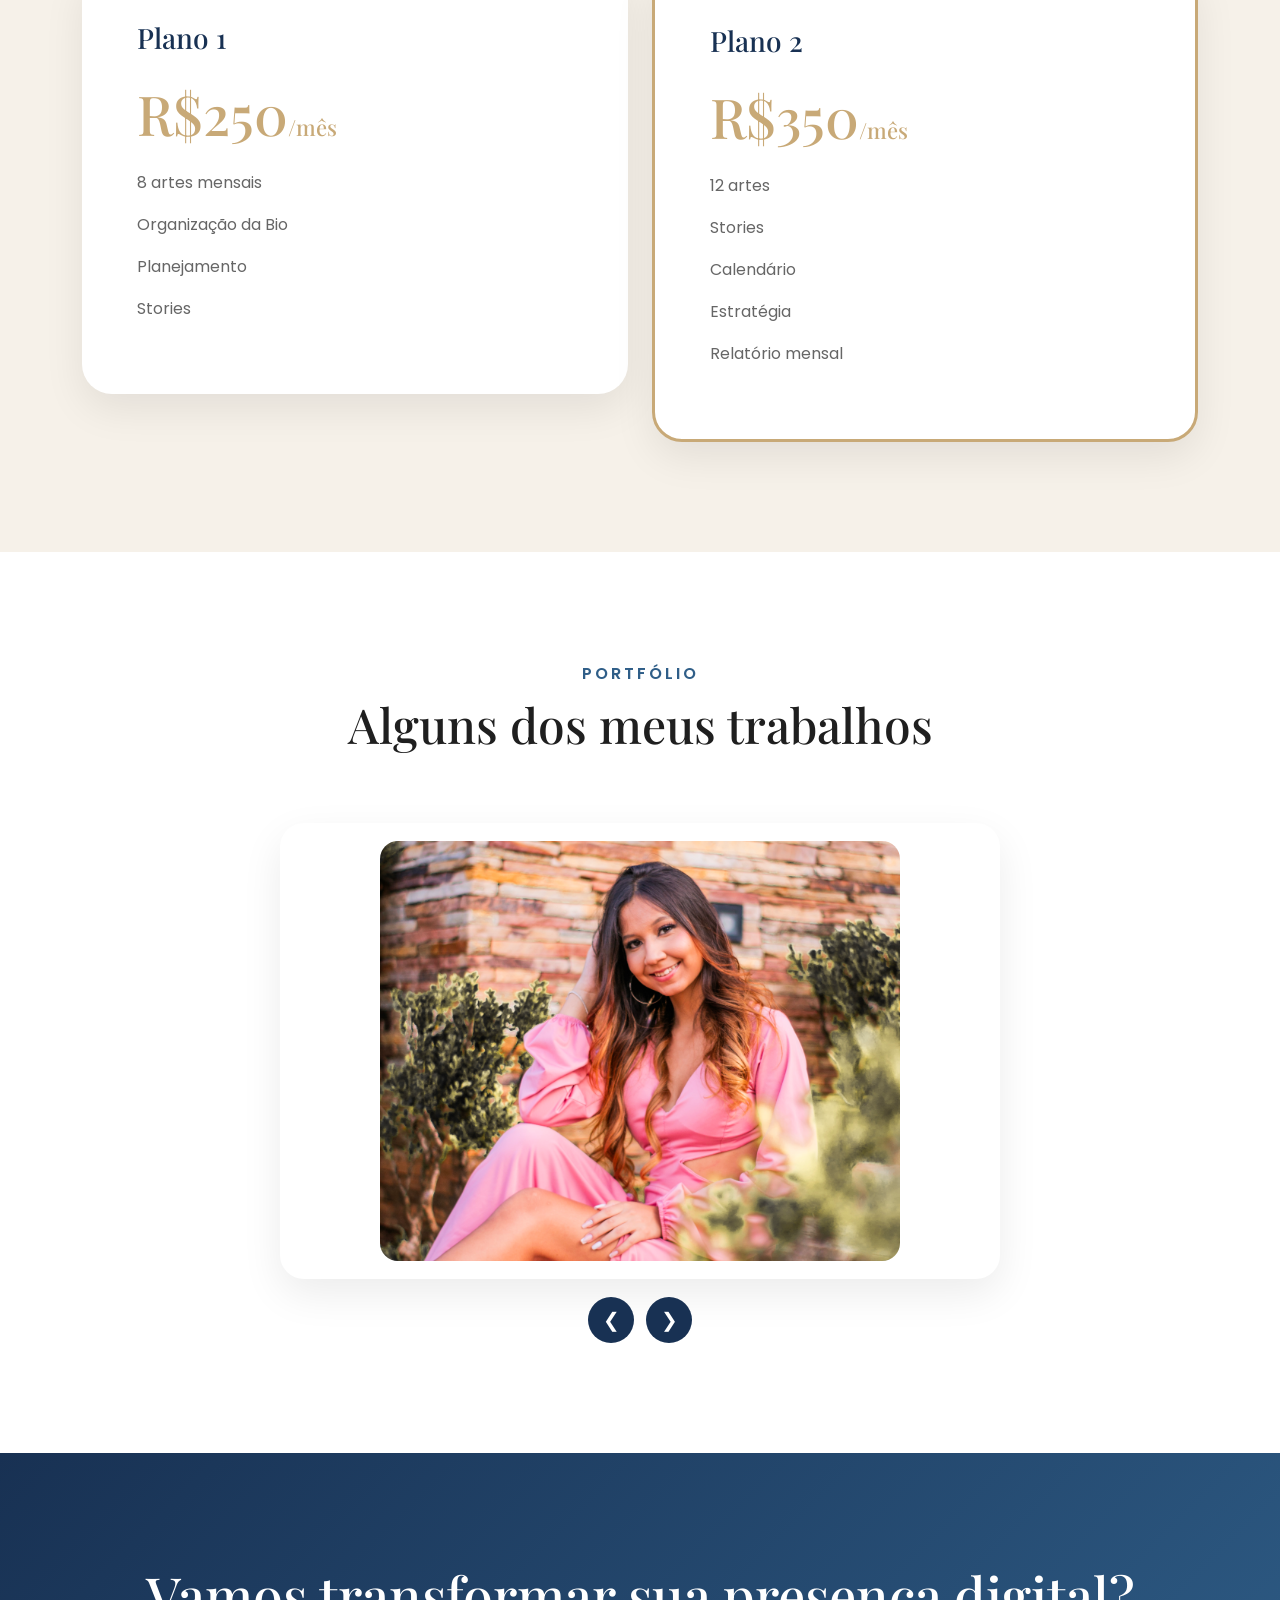
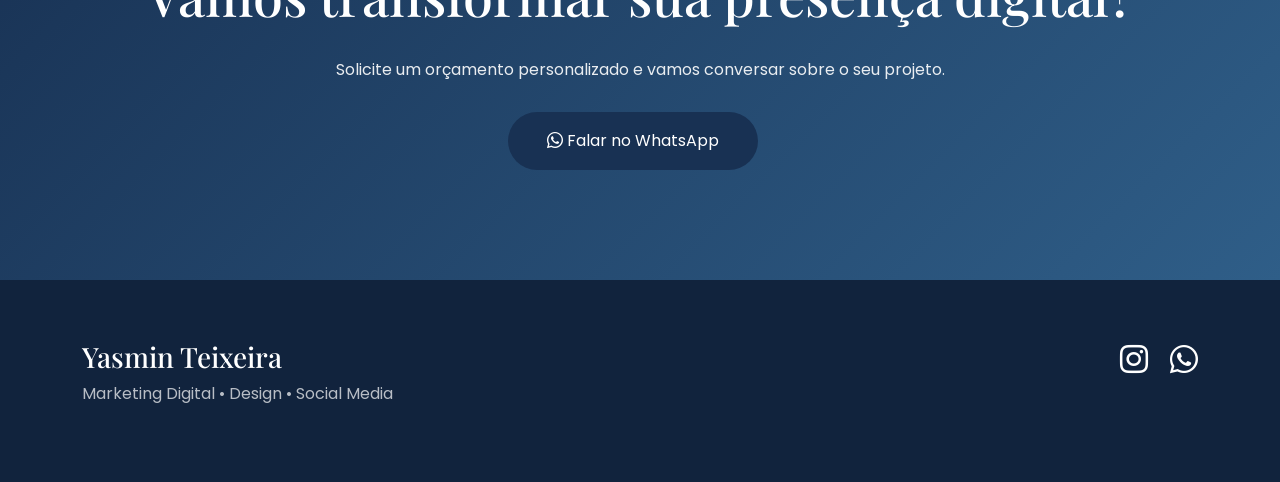
==== commit 086335e9: "atualizacao" ====
--- a/index.html
+++ b/index.html
@@ -4,263 +4,492 @@
 <head>
     <meta charset="UTF-8">
     <meta name="viewport" content="width=device-width, initial-scale=1.0">
-    <title>Portifólio da Yas</title>
-
-    <link href="https://cdn.jsdelivr.net/npm/bootstrap@5.3.8/dist/css/bootstrap.min.css" rel="stylesheet"
-        integrity="sha384-sRIl4kxILFvY47J16cr9ZwB07vP4J8+LH7qKQnuqkuIAvNWLzeN8tE5YBujZqJLB" crossorigin="anonymous">
-
-    <script defer src="https://cdn.jsdelivr.net/npm/bootstrap@5.3.8/dist/js/bootstrap.bundle.min.js"
-        integrity="sha384-FKyoEForCGlyvwx9Hj09JcYn3nv7wiPVlz7YYwJrWVcXK/BmnVDxM+D2scQbITxI"
-        crossorigin="anonymous"></script>
-
-    <link rel="preconnect" href="https://fonts.googleapis.com">
-    <link rel="preconnect" href="https://fonts.gstatic.com" crossorigin>
-    <link href="https://fonts.googleapis.com/css2?family=Great+Vibes&display=swap" rel="stylesheet">
+
+    <title>Yasmin Teixeira | Marketing Digital</title>
+
+    <!-- Bootstrap -->
+    <link href="https://cdn.jsdelivr.net/npm/bootstrap@5.3.7/dist/css/bootstrap.min.css" rel="stylesheet">
+
+    <!-- Bootstrap Icons -->
+    <link rel="stylesheet" href="https://cdn.jsdelivr.net/npm/bootstrap-icons@1.11.3/font/bootstrap-icons.min.css">
+
+    <!-- Google Fonts -->
+    <link
+        href="https://fonts.googleapis.com/css2?family=Playfair+Display:wght@500;700&family=Poppins:wght@300;400;500;600&family=Great+Vibes&display=swap"
+        rel="stylesheet">
 
     <link rel="stylesheet" href="style.css">
-    <link rel="shortcut icon" href="img/favicon_io/favicon.ico" type="image/x-icon">
 </head>
 
 <body>
-    <header>
-        <nav class="navbar fixed-top">
-            <div class="container-fluid">
-                <a class="navbar-brand" href="#Inicio">Portifólio</a>
-                <button class="navbar-toggler" type="button" data-bs-toggle="offcanvas"
-                    data-bs-target="#offcanvasNavbar" aria-controls="offcanvasNavbar" aria-label="Toggle navigation">
-                    <span class="navbar-toggler-icon"></span>
-                </button>
-                <div class="offcanvas offcanvas-end" tabindex="-1" id="offcanvasNavbar"
-                    aria-labelledby="offcanvasNavbarLabel">
-                    <div class="offcanvas-header">
-                        <h5 class="offcanvas-title" id="offcanvasNavbarLabel">Menu</h5>
-                        <button type="button" class="btn-close" data-bs-dismiss="offcanvas" aria-label="Close"></button>
-                    </div>
-                    <div class="offcanvas-body">
-                        <ul class="navbar-nav justify-content-end flex-grow-1 pe-3">
-                            <li class="nav-item">
-                                <a class="nav-link active" aria-current="page" href="#Inicio">Home</a>
-                            </li>
-                            <li class="nav-item">
-                                <a class="nav-link" href="#Projetos">Projetos</a>
-                            </li>
-                            <li class="nav-item">
-                                <a class="nav-link" href="#Exemplar">Exemplar</a>
-                            </li>
+    <div id="barra-scroll"></div>
+
+    <a href="https://wa.me/553197234448?text=Entre%20em%20contato" class="whatsapp" target="_blank">
+
+        <i class="bi bi-whatsapp"></i>
+
+    </a>
+
+
+    <!-- NAVBAR -->
+    <nav class="navbar navbar-expand-lg fixed-top navbar-custom">
+        <div class="container">
+            <a class="navbar-brand logo" href="#home">Yasmin <span>Teixeira</span></a>
+            <button class="navbar-toggler" type="button" data-bs-toggle="offcanvas" data-bs-target="#offcanvasNavbar"
+                aria-controls="offcanvasNavbar" aria-label="Toggle navigation">
+                <i class="bi bi-list"></i>
+            </button>
+        </div>
+    </nav>
+
+    <div class="offcanvas offcanvas-end" tabindex="-1" id="offcanvasNavbar" aria-labelledby="offcanvasNavbarLabel" data-bs-backdrop="false">
+        <div class="offcanvas-header">
+            <h5 class="offcanvas-title" id="offcanvasNavbarLabel">Menu</h5>
+            <button type="button" class="btn-close" data-bs-dismiss="offcanvas" aria-label="Close"></button>
+        </div>
+        <div class="offcanvas-body">
+            <ul class="navbar-nav">
+                <li class="nav-item">
+                    <a class="nav-link" href="#home">Início</a>
+                </li>
+                <li class="nav-item">
+                    <a class="nav-link" href="#sobre">Sobre</a>
+                </li>
+                <li class="nav-item">
+                    <a class="nav-link" href="#servicos">Serviços</a>
+                </li>
+                <li class="nav-item">
+                    <a class="nav-link" href="#planos">Planos</a>
+                </li>
+                <li class="nav-item">
+                    <a class="nav-link" href="#portfolio">Portfólio</a>
+                </li>
+                <li class="nav-item">
+                    <a class="nav-link" href="#contato">Contato</a>
+                </li>
+            </ul>
+        </div>
+    </div>
+
+
+
+    <!-- HERO -->
+
+    <section id="home">
+        <div class="circulo c1"></div>
+
+        <div class="circulo c2"></div>
+
+        <div class="circulo c3"></div>
+
+        <div class="container">
+
+            <div class="row align-items-center">
+
+                <div class="col-lg-6">
+
+                    <span class="subtitulo">
+                        Marketing Digital • Social Media • Design
+                    </span>
+
+                    <h1>
+                        Transformando ideias em
+                        <span>marcas memoráveis.</span>
+                    </h1>
+
+                    <p>
+
+                        Ajudo empresas e profissionais a fortalecerem sua presença
+                        digital através de design estratégico, gestão de redes sociais,
+                        fotografia, vídeos e desenvolvimento de portfólios profissionais.
+
+                    </p>
+
+                    <a href="#contato" class="btn btn-principal">
+                        Solicitar orçamento
+                    </a>
+
+                    <a href="#portfolio" class="btn btn-secundario">
+                        Ver trabalhos
+                    </a>
+
+                </div>
+
+
+
+            </div>
+
+        </div>
+
+    </section>
+
+    <!-- SOBRE -->
+
+    <section id="sobre">
+
+        <div class="container">
+
+            <div class="row align-items-center">
+
+                <div class="col-lg-5 d-none d-lg-block">
+
+                    <img src="img/IMG_3984.jpg" class="img-fluid rounded-5">
+
+                </div>
+
+                <div class="col-lg-7">
+
+                    <span class="titulo-section">
+                        Sobre Mim
+                    </span>
+
+                    <h2>
+                        Muito prazer,
+                        eu sou Yasmin Teixeira.
+                    </h2>
+
+                    <p>
+
+                        Trabalho com Marketing Digital desenvolvendo soluções
+                        criativas para empresas, profissionais e pequenos
+                        empreendedores.
+
+                    </p>
+
+                    <p>
+
+                        Meu objetivo é transmitir profissionalismo através de
+                        identidades visuais, gestão de redes sociais,
+                        fotografia, vídeos e portfólios que valorizam cada
+                        marca.
+
+                    </p>
+
+                    <div class="row mt-5">
+
+                        <div class="col-md-6">
+
+                            <div class="card-info">
+
+                                <i class="bi bi-instagram"></i>
+
+                                <h5>Social Media</h5>
+
+                            </div>
+
+                        </div>
+
+                        <div class="col-md-6">
+
+                            <div class="card-info">
+
+                                <i class="bi bi-camera"></i>
+
+                                <h5>Fotografia</h5>
+
+                            </div>
+
+                        </div>
+
+                        <div class="col-md-6">
+
+                            <div class="card-info">
+
+                                <i class="bi bi-laptop"></i>
+
+                                <h5>Portfólios Web</h5>
+
+                            </div>
+
+                        </div>
+
+                        <div class="col-md-6">
+
+                            <div class="card-info">
+
+                                <i class="bi bi-play-btn"></i>
+
+                                <h5>Vídeos</h5>
+
+                            </div>
+
+                        </div>
+
+                    </div>
+
+                </div>
+
+            </div>
+
+        </div>
+
+    </section>
+
+    <!-- SERVIÇOS -->
+
+    <section id="servicos">
+
+        <div class="container">
+
+            <div class="titulo">
+
+                <span>Meus Serviços</span>
+
+                <h2>Como posso ajudar você?</h2>
+
+            </div>
+
+            <div class="row">
+
+                <div class="col-lg-4">
+
+                    <div class="card-servico">
+
+                        <i class="bi bi-file-earmark-pdf"></i>
+
+                        <h4>Portfólio PDF</h4>
+
+                        <h3>R$80</h3>
+
+                    </div>
+
+                </div>
+
+                <div class="col-lg-4">
+
+                    <div class="card-servico">
+
+                        <i class="bi bi-globe2"></i>
+
+                        <h4>Portfólio Web</h4>
+
+                        <h3>R$110</h3>
+
+                    </div>
+
+                </div>
+
+                <div class="col-lg-4">
+
+                    <div class="card-servico">
+
+                        <i class="bi bi-headset"></i>
+
+                        <h4>Secretaria Virtual</h4>
+
+                        <h3>R$300/mês</h3>
+
+                    </div>
+
+                </div>
+
+                <div class="col-lg-6">
+
+                    <div class="card-servico">
+
+                        <i class="bi bi-camera2"></i>
+
+                        <h4>Sessão de Fotos</h4>
+
+                        <h3>R$150</h3>
+
+                    </div>
+
+                </div>
+
+                <div class="col-lg-6">
+
+                    <div class="card-servico">
+
+                        <i class="bi bi-camera-reels"></i>
+
+                        <h4>Fotos + Vídeos</h4>
+
+                        <h3>R$200</h3>
+
+                    </div>
+
+                </div>
+
+            </div>
+
+        </div>
+
+    </section>
+
+    <!-- PLANOS -->
+
+    <section id="planos">
+
+        <div class="container">
+
+            <div class="titulo">
+
+                <span>Gestão de Redes Sociais</span>
+
+                <h2>Escolha o plano ideal</h2>
+
+            </div>
+
+            <div class="row">
+
+                <div class="col-lg-6">
+
+                    <div class="plano">
+
+                        <h3>Plano 1</h3>
+
+                        <h1>R$250<span>/mês</span></h1>
+
+                        <ul>
+
+                            <li>8 artes mensais</li>
+                            <li>Organização da Bio</li>
+                            <li>Planejamento</li>
+                            <li>Stories</li>
+
                         </ul>
-                    </div>
-                </div>
-            </div>
-        </nav>
-    </header>
-
-    <main>
-        <section id="Inicio" class="min-vh-100 d-flex align-items-center">
-            <div class="container d-flex flex-column justify-content-center gap-5 py-5">
-                <div class="row">
-                    <div class="col-12 text-center">
-                        <h1>Yasmin Teixeira</h1>
-                    </div>
-                </div>
-
-                <div class="row">
-                    <div class="col-12">
-                        <blockquote class="hero-quote">
-                            Sábio é aquele que conhece os limites da própria ignorância.
-                        </blockquote>
-                    </div>
-                </div>
-            </div>
-        </section>
-
-        <section id="SobreMim" class="min-vh-100 d-flex align-items-center">
-            <div class="container">
-                <div class="row justify-content-end">
-                    <div class="col-12 col-md-8 col-lg-6">
-                        <div class="sobre-card">
-                            <h2>Olá, eu sou</h2>
-
-                            <p>
-                                Sou Yasmin, profissional de marketing digital apaixonada por transformar ideias em resultados.
-                            </p>
-
-                            <p>
-                                Ajudo profissionais e empresas a fortalecerem sua presença online por meio da criação de portfólios em sites e PDF, gestão de redes sociais, secretaria virtual e produção de conteúdo.
-                            </p>
-
-                            <p>
-                                Cada projeto é desenvolvido com criatividade, estratégia e atenção aos detalhes, sempre buscando transmitir credibilidade, destacar a identidade da marca e criar uma comunicação que conecte o cliente ao seu público de forma profissional e eficiente.
-                            </p>
-                        </div>
-                    </div>
-                </div>
-            </div>
-        </section>
-
-        <section id="Projetos" class="py-5">
-            <div class="container">
-                <h2 class="section-title">Como posso te ajudar?</h2>
-
-                <div class="row justify-content-center g-4">
-                    <div class="col-12 col-sm-6 col-lg-3 d-flex justify-content-center">
-                        <div class="card project-card shadow p-3">
-                            <div class="card-body">
-                                <h5 class="card-title">Criação de Portfólios</h5>
-                                <h6 class="card-subtitle mb-2 text-body-secondary">Sites e PDF</h6>
-                                <p class="card-text">
-                                   Um portfólio é a melhor forma de apresentar seu trabalho com organização, credibilidade e profissionalismo. Desenvolvo portfólios personalizados em site ou PDF, com design moderno, navegação intuitiva e identidade visual alinhada à sua marca, ajudando você a destacar seus projetos e conquistar novas oportunidades.
-
-                               
-                            </div>
-                        </div>
-                    </div>
-
-                    <div class="col-12 col-sm-6 col-lg-3 d-flex justify-content-center">
-                        <div class="card project-card shadow p-3">
-                            <div class="card-body">
-                                <h5 class="card-title">Social Media</h5>
-                                <h6 class="card-subtitle mb-2 text-body-secondary">Gestão de Redes Sociais</h6>
-                                <p class="card-text">
-                                   Ter uma presença ativa nas redes sociais é essencial para fortalecer sua marca e conquistar novos clientes. O serviço de Social Media inclui planejamento de conteúdo, organização do perfil, criação de estratégias e gestão das publicações, garantindo uma comunicação profissional, consistente e alinhada aos objetivos do seu negócio.
-
-                               
-                            </div>
-                        </div>
-                    </div>
-
-                    <div class="col-12 col-sm-6 col-lg-3 d-flex justify-content-center">
-                        <div class="card project-card shadow p-3">
-                            <div class="card-body">
-                                <h5 class="card-title">Secretária Virtual</h5>
-                                <h6 class="card-subtitle mb-2 text-body-secondary">Sistema para uma empresa de carros</h6>
-                                <p class="card-text">
-                                    A Secretaria Virtual oferece suporte administrativo remoto para otimizar a rotina do seu negócio. O serviço inclui organização de agendas, atendimento ao cliente, gerenciamento de documentos, controle de tarefas e apoio em processos administrativos, permitindo que você tenha mais tempo para focar no crescimento da sua empresa com praticidade e eficiência.
-
-                                
-                            </div>
-                        </div>
-                    </div>
-
-                    <div class="col-12 col-sm-6 col-lg-3 d-flex justify-content-center">
-                        <div class="card project-card shadow p-3">
-                            <div class="card-body">
-                                <h5 class="card-title">Fotografia e Edição de Vídeos</h5>
-                                <h6 class="card-subtitle mb-2 text-body-secondary">Site escola</h6>
-                                <p class="card-text">
-                                   A fotografia e a criação de vídeos são essenciais para destacar sua marca e transmitir profissionalismo. Produzo conteúdos visuais de qualidade para redes sociais, portfólios e divulgação, valorizando sua identidade e tornando sua comunicação mais atrativa, autêntica e conectada com o seu público.
-
-                                </p>
-                                
-                            </div>
-                        </div>
-                    </div>
-                </div>
-            </div>
-        </section>
-
-        <section id="galeria" class="py-5">
-            <div class="container">
-                <h2 class="section-title">Galeria de Fotos</h2>
-
-                <div class="gallery-shell">
-                    <div class="gallery-tabs" role="tablist" aria-label="Galeria de fotos">
-                        <button class="gallery-tab active" data-target="portfolio" type="button">Portfólio</button>
-                        <button class="gallery-tab" data-target="eventos" type="button">Eventos</button>
-                        <button class="gallery-tab" data-target="conteudo" type="button">Conteúdo</button>
-                    </div>
-
-                    <div class="gallery-panel active" id="portfolio">
-                        <div class="row g-3">
-                            <div class="col-12 col-sm-6 col-lg-4">
-                                <img src="img/carrousel1.png" alt="Foto 1 da galeria" class="gallery-image">
-                            </div>
-                            <div class="col-12 col-sm-6 col-lg-4">
-                                <img src="img/carrousel2.png" alt="Foto 2 da galeria" class="gallery-image">
-                            </div>
-                            <div class="col-12 col-sm-6 col-lg-4">
-                                <img src="img/AGORASIM.png" alt="Foto 3 da galeria" class="gallery-image">
-                            </div>
-                        </div>
-                    </div>
-
-                    <div class="gallery-panel" id="eventos">
-                        <div class="row g-3">
-                            <div class="col-12 col-sm-6 col-lg-4">
-                                <img src="img/PRONTA.png" alt="Evento 1" class="gallery-image">
-                            </div>
-                            <div class="col-12 col-sm-6 col-lg-4">
-                                <img src="img/IMG_4141.jpg" alt="Evento 2" class="gallery-image">
-                            </div>
-                            <div class="col-12 col-sm-6 col-lg-4">
-                                <img src="img/IMG_3984.jpg" alt="Evento 3" class="gallery-image">
-                            </div>
-                        </div>
-                    </div>
-
-                    <div class="gallery-panel" id="conteudo">
-                        <div class="row g-3">
-                            <div class="col-12 col-sm-6 col-lg-4">
-                                <img src="img/IMG_3984.png" alt="Conteúdo 1" class="gallery-image">
-                            </div>
-                            <div class="col-12 col-sm-6 col-lg-4">
-                                <img src="img/rosa.jpg" alt="Conteúdo 2" class="gallery-image">
-                            </div>
-                            <div class="col-12 col-sm-6 col-lg-4">
-                                <img src="img/icone.png" alt="Conteúdo 3" class="gallery-image">
-                            </div>
-                        </div>
-                    </div>
-                </div>
-            </div>
-        </section>
-    </main>
-
-    <script>
-        document.addEventListener('DOMContentLoaded', () => {
-            const tabs = document.querySelectorAll('.gallery-tab');
-            const panels = document.querySelectorAll('.gallery-panel');
-
-            tabs.forEach(tab => {
-                tab.addEventListener('click', () => {
-                    const target = tab.dataset.target;
-
-                    tabs.forEach(btn => btn.classList.remove('active'));
-                    panels.forEach(panel => panel.classList.remove('active'));
-
-                    tab.classList.add('active');
-                    document.getElementById(target).classList.add('active');
-                });
-            });
-        });
-    </script>
-
-    <footer class="text-center py-4">
-        <div class="container">
-            <p class="mb-3 fs-5" style="color: #5f4258;">Vamos nos conectar?</p>
-
-            <div class="footer-links mb-3">
-                <a href="https://www.instagram.com/yasnalyze/" target="_blank" class="text-decoration-none" style="color: #5f4258">
-                    Instagram
-                </a>
-                <span style="color: #5f4258">|</span>
-                <a href="https://github.com/" target="_blank" class="text-decoration-none" style="color: #5f4258">
-                    Github
-                </a>
-                <span style="color: #5f4258">|</span>
-                <a href="https://www.youtube.com/channel/UCYRxmjtdi9lWDBDueDeHzqQ" target="_blank" class="text-decoration-none" style="color: #5f4258">
-                    YouTube
-                </a>
-                <span style="color: #5f4258">|</span>
-                <a href="https://linkedin.com/in/SEU_USUARIO" target="_blank" class="text-decoration-none" style="color: #5f4258">
-                    LinkedIn
-                </a>
-            </div>
-
-            <div class="text-center pt-2 border-top" style="border-color: rgba(249, 222, 244, 0.2) !important; font-size: 0.9rem; color: #5f4258">
-                <p class="mb-0">&copy; 2026 Yasmin Teixeira.</p>
-            </div>
-        </div>
+
+                    </div>
+
+                </div>
+
+                <div class="col-lg-6">
+
+                    <div class="plano destaque">
+
+                        <h3>Plano 2</h3>
+
+                        <h1>R$350<span>/mês</span></h1>
+
+                        <ul>
+
+                            <li>12 artes</li>
+                            <li>Stories</li>
+                            <li>Calendário</li>
+                            <li>Estratégia</li>
+                            <li>Relatório mensal</li>
+
+                        </ul>
+
+                    </div>
+
+                </div>
+
+            </div>
+
+        </div>
+
+    </section>
+
+    <!-- PORTFÓLIO -->
+
+    <section id="portfolio">
+
+        <div class="container">
+
+            <div class="titulo">
+
+                <span>Portfólio</span>
+
+                <h2>Alguns dos meus trabalhos</h2>
+
+            </div>
+
+            <div class="portfolio-carousel">
+                <div class="portfolio-view">
+                    <img id="portfolioImage" src="img/IMG_3984.jpg" alt="Trabalho do portfólio">
+                </div>
+
+                <div class="portfolio-controls">
+                    <button class="portfolio-btn" onclick="mudarFoto(-1)" aria-label="Imagem anterior">&#10094;</button>
+                    <button class="portfolio-btn" onclick="mudarFoto(1)" aria-label="Próxima imagem">&#10095;</button>
+                </div>
+            </div>
+
+            <script>
+                const fotos = [
+                    'img/IMG_3984.jpg',
+                    'img/AGORASIM.png',
+                    'img/IMG_4141.jpg'
+                ];
+
+                let indiceAtual = 0;
+                const imagem = document.getElementById('portfolioImage');
+
+                function mudarFoto(passos) {
+                    indiceAtual = (indiceAtual + passos + fotos.length) % fotos.length;
+                    imagem.src = fotos[indiceAtual];
+                }
+            </script>
+
+        </div>
+
+    </section>
+
+    <!-- CONTATO -->
+
+    <section id="contato">
+
+        <div class="container text-center">
+
+            <h2>Vamos transformar sua presença digital?</h2>
+
+            <p>
+
+                Solicite um orçamento personalizado e vamos conversar sobre
+                o seu projeto.
+
+            </p>
+
+            <a href="https://wa.me/553197234448?text=Entre%20em%20contato" target="_blank" class="btn btn-principal">
+
+                <i class="bi bi-whatsapp"></i>
+
+                Falar no WhatsApp
+
+            </a>
+
+        </div>
+
+    </section>
+
+    <!-- FOOTER -->
+
+    <footer>
+
+        <div class="container">
+
+            <div class="row">
+
+                <div class="col-lg-6">
+
+                    <h3>Yasmin Teixeira</h3>
+
+                    <p>
+                        Marketing Digital • Design • Social Media
+                    </p>
+
+                </div>
+
+                <div class="col-lg-6 text-lg-end">
+
+                    <a href="https://www.instagram.com/nebullamarketing/"><i class="bi bi-instagram"></i></a>
+
+                    <a href="https://wa.me/553197234448?text=Entre%20em%20contato" target="_blank"><i class="bi bi-whatsapp"></i></a>
+
+
+
+                </div>
+
+            </div>
+
+        </div>
+
     </footer>
+
+    <script src="https://cdn.jsdelivr.net/npm/bootstrap@5.3.7/dist/js/bootstrap.bundle.min.js"></script>
+
 </body>
 
 </html>
--- a/style.css
+++ b/style.css
@@ -1,289 +1,1202 @@
-:root {
-  --rose-1: #F2E4E4;
-  --rose-2: #D9BAC0;
-  --rose-3: #c693b9;
-  --text: #5f4258;
-  --cream: #F2F0EB;
-}
-
-html {
-  scroll-behavior: smooth;
-}
-
-body {
-  margin: 0;
-  font-family: 'Segoe UI', Tahoma, Geneva, Verdana, sans-serif;
-  line-height: 1.6;
-  color: var(--text);
-  background: radial-gradient(circle at top, var(--rose-1) 0%, var(--rose-2) 40%, var(--rose-2) 100%);
-}
-
-main {
-  overflow-x: hidden;
-}
-
-section {
-  padding-block: 4rem;
-}
-
-h1 {
-  font-family: "Great Vibes", cursive;
-  font-weight: 400;
-  font-style: normal;
-  font-size: clamp(3rem, 8vw, 6.2rem);
-  margin: 0;
-  color: var(--rose-2);
-}
-
-h2, h3, h4 {
-  font-family: "Great Vibes", cursive;
-  font-weight: 400;
-  font-style: normal;
-  color: var(--text);
-}
-
-p, li, ul, a, h5, blockquote {
-  font-family: 'Segoe UI', Tahoma, Geneva, Verdana, sans-serif;
-}
-
-.navbar {
-  background-color: var(--rose-2) !important;
-  padding: 0.75rem 1rem;
-  box-shadow: 0 4px 20px rgba(95, 66, 88, 0.15);
-}
-
-.navbar-brand {
-  color: var(--cream) !important;
-  font-weight: 700;
-  letter-spacing: 0.08em;
-  text-transform: uppercase;
-  font-size: 1rem;
-}
-
-.navbar-toggler {
-  border-color: rgba(255,255,255,0.6);
-}
-
-.navbar-toggler-icon {
-  filter: invert(1) brightness(2);
-}
-
-.offcanvas {
-  background-color: var(--cream) !important;
-}
-
-.navbar-nav .nav-link {
-  color: var(--text) !important;
-  font-weight: 600;
-  transition: color 0.3s ease;
-}
-
-.navbar-nav .nav-link:hover,
-.navbar-nav .nav-link.active {
-  color: var(--rose-3) !important;
-}
-
-#Inicio {
-  min-height: 100vh;
-  background: linear-gradient(135deg, rgba(242, 228, 228, 0.9), rgba(255, 255, 255, 0.45)), url('img/png') center/cover no-repeat;
-  display: flex;
-  align-items: center;
-}
-
-.hero-quote {
-  width: min(100%, 760px);
-  margin: 0 auto;
-  padding: clamp(1.5rem, 4vw, 2.5rem);
-  border: 2px solid rgba(255,255,255,0.5);
-  border-radius: 1.5rem;
-  background-color: var(--rose-2);
-  color: #fff;
-  font-size: clamp(1.1rem, 2vw, 1.45rem);
-  text-align: center;
-}
-
-#SobreMim {
-  min-height: 100vh;
-  background: linear-gradient(90deg, rgba(217, 186, 192, 0.94), rgba(217, 186, 192, 0.85)), url('img/AGORASIM.png') left center/contain no-repeat;
-  background-color: var(--rose-2);
-  padding-block: 5rem;
-}
-
-.sobre-card {
-  max-width: 600px;
-  margin-left: auto;
-  background: rgba(255, 255, 255, 0.5);
-  backdrop-filter: blur(10px);
-  padding: clamp(1.25rem, 3vw, 2rem);
-  border-radius: 25px;
-  box-shadow: 0 10px 30px rgba(95, 66, 88, 0.16);
-  color: var(--text);
-}
-
-.sobre-card h2 {
-  color: var(--rose-3);
-  font-size: clamp(2rem, 4vw, 3rem);
-  margin-bottom: 1rem;
-}
-
-.sobre-card p {
-  line-height: 1.8;
-  margin-bottom: 1rem;
-}
-
-.section-title {
-  color: #fff;
-  font-size: clamp(2rem, 4vw, 2.5rem);
-  margin-bottom: 2rem;
-  text-align: center;
-}
-
-.project-card {
-  width: min(100%, 16rem);
-  min-height: 100%;
-  background-color: var(--rose-1);
-  border: 0;
-  border-radius: 1.2rem;
-  transition: transform 0.3s ease, box-shadow 0.3s ease;
-}
-
-.project-card:hover {
-  transform: translateY(-6px);
-  box-shadow: 0 15px 30px rgba(95, 66, 88, 0.16);
-}
-
-.project-card .card-title {
-  color: var(--text);
-  font-weight: 700;
-}
-
-.project-card .card-link {
-  color: var(--rose-3);
-  font-weight: 600;
-  text-decoration: none;
-}
-
-.gallery-shell {
-  background: rgba(255, 255, 255, 0.38);
-  backdrop-filter: blur(12px);
-  border-radius: 24px;
-  padding: 1.25rem;
-  box-shadow: 0 15px 35px rgba(95, 66, 88, 0.15);
-}
-
-.gallery-tabs {
-  display: flex;
-  flex-wrap: wrap;
-  gap: 0.75rem;
-  margin-bottom: 1rem;
-}
-
-.gallery-tab {
-  border: 0;
-  border-radius: 999px;
-  padding: 0.7rem 1rem;
-  background-color: var(--rose-1);
-  color: var(--text);
-  font-weight: 600;
-  transition: 0.3s ease;
-}
-
-.gallery-tab.active,
-.gallery-tab:hover {
-  background-color: var(--rose-2);
-  color: #fff;
-}
-
-.gallery-panel {
-  display: none;
-}
-
-.gallery-panel.active {
-  display: block;
-}
-
-.gallery-image {
-  width: 100%;
-  height: 240px;
-  object-fit: cover;
-  border-radius: 18px;
-  box-shadow: 0 10px 20px rgba(95, 66, 88, 0.16);
-  transition: transform 0.3s ease, box-shadow 0.3s ease;
-}
-
-.gallery-image:hover {
-  transform: translateY(-4px) scale(1.01);
-  box-shadow: 0 15px 25px rgba(95, 66, 88, 0.22);
-}
-
-footer {
-  background-color: var(--rose-1);
-}
-
-.footer-links {
-  display: flex;
-  justify-content: center;
-  gap: 0.8rem;
-  flex-wrap: wrap;
-}
-
-footer a:hover {
-  color: #ffffff !important;
-  text-shadow: 0 0 8px rgba(249, 222, 244, 0.6);
-  transition: all 0.3s ease;
-}
-
-@media (max-width: 1024px) {
-  #SobreMim {
-    background-size: cover;
-    background-position: center left;
-  }
-}
-
-@media (max-width: 768px) {
-  section {
-    padding-block: 3rem;
-  }
-
-  #Inicio {
-    padding-top: 4rem;
-  }
-
-  #SobreMim {
-    background-image: linear-gradient(180deg, rgba(217, 186, 192, 0.92), rgba(217, 186, 192, 0.9)), url('img/AGORASIM.png');
-    background-size: cover;
-    background-position: center;
-  }
-
-  .sobre-card {
-    margin-left: 0;
-  }
-
-  .project-card {
-    width: min(100%, 100%);
-  }
-
-  .gallery-image {
-    height: 220px;
-  }
-}
-
-@media (max-width: 576px) {
-  .navbar-brand {
-    font-size: 0.95rem;
-  }
-
-  .hero-quote {
-    padding: 1.25rem;
-    border-radius: 1rem;
-  }
-
-  .footer-links {
-    flex-direction: column;
-    gap: 0.35rem;
-  }
-
-  .gallery-image {
-    height: 200px;
-  }
+/*=============================
+        GOOGLE FONTS
+=============================*/
+
+:root{
+
+    --azul:#183153;
+    --azul2:#2F5E88;
+    --azul3:#87B5D6;
+
+    --bege:#F6F1E9;
+    --bege2:#E4D6C2;
+    --dourado:#C8A977;
+
+    --cinza:#666;
+    --preto:#1F1F1F;
+    --branco:#fff;
+
+    --sombra:0 15px 40px rgba(0,0,0,.08);
+
+}
+
+*{
+    margin:0;
+    padding:0;
+    box-sizing:border-box;
+    scroll-behavior:smooth;
+}
+
+body{
+
+    font-family:'Poppins',sans-serif;
+    color:var(--preto);
+    background:var(--bege);
+    overflow-x:hidden;
+
+}
+
+section{
+
+    padding:110px 0;
+
+}
+
+h1,h2,h3{
+
+    font-family:'Playfair Display',serif;
+
+}
+
+a{
+
+    text-decoration:none;
+
+}
+
+img{
+
+    width:100%;
+
+}
+
+.titulo{
+
+    text-align:center;
+    margin-bottom:70px;
+
+}
+
+.titulo span{
+
+    color:var(--azul2);
+    font-weight:600;
+    text-transform:uppercase;
+    letter-spacing:3px;
+
+}
+
+.titulo h2{
+
+    font-size:48px;
+    margin-top:10px;
+
+}
+
+/*=============================
+        NAVBAR
+=============================*/
+
+.navbar-custom{
+    background:var(--azul);
+    backdrop-filter:blur(18px);
+    transition:.4s;
+    padding:16px 0;
+    box-shadow:0 10px 30px rgba(0,0,0,.12);
+}
+
+.logo{
+    font-size:28px;
+    font-family:'Playfair Display',serif;
+    color:var(--branco);
+}
+
+.logo span{
+    color:var(--dourado);
+}
+
+.nav-link{
+    color:rgba(255,255,255,.9);
+    margin-left:26px;
+    font-weight:500;
+    transition:.3s;
+}
+
+.nav-link:hover,
+.nav-link:focus{
+    color:var(--dourado);
+}
+
+.navbar-toggler{
+    border:none;
+}
+
+.navbar-toggler i{
+    font-size:28px;
+    color:var(--branco);
+}
+
+.offcanvas{
+    background:var(--azul);
+    color:var(--branco);
+    width:280px;
+    transform:translateX(100%);
+    transition:transform .35s ease;
+}
+
+.offcanvas.show{
+    transform:translateX(0);
+}
+
+.offcanvas:not(.show){
+    visibility:hidden;
+}
+
+.offcanvas .nav-link,
+.offcanvas .offcanvas-title,
+.offcanvas .btn-close{
+    color:var(--branco);
+}
+
+.offcanvas .btn-close{
+    filter:invert(1);
+}
+
+.offcanvas .nav-link{
+    padding:12px 0;
+    margin-left:0;
+    font-size:1rem;
+}
+
+.offcanvas .nav-link:hover,
+.offcanvas .nav-link:focus{
+    color:var(--dourado);
+}
+
+/*=============================
+        HERO
+=============================*/
+
+#home{
+
+    min-height:100vh;
+    display:flex;
+    align-items:center;
+
+    background:
+
+    radial-gradient(circle at top left,#ffffff 0%,transparent 40%),
+
+    linear-gradient(135deg,#F6F1E9,#EEF5FB);
+
+}
+
+.subtitulo{
+
+    color:var(--azul2);
+
+    letter-spacing:3px;
+
+    font-weight:600;
+
+}
+
+#home h1{
+
+    font-size:72px;
+
+    margin:20px 0;
+
+    color:var(--azul);
+
+}
+
+#home h1 span{
+
+    color:var(--dourado);
+
+}
+
+#home p{
+
+    font-size:20px;
+
+    color:var(--cinza);
+
+    line-height:1.9;
+
+    margin-bottom:40px;
+
+}
+
+.btn-principal{
+
+    background:var(--azul);
+
+    color:white;
+
+    padding:16px 38px;
+
+    border-radius:50px;
+
+    margin-right:15px;
+
+    transition:.4s;
+
+}
+
+.btn-principal:hover{
+
+    background:var(--dourado);
+
+    color:white;
+
+    transform:translateY(-4px);
+
+}
+
+.btn-secundario{
+
+    border:2px solid var(--azul);
+
+    color:var(--azul);
+
+    padding:16px 38px;
+
+    border-radius:50px;
+
+    transition:.4s;
+
+}
+
+.btn-secundario:hover{
+
+    background:var(--azul);
+
+    color:white;
+
+}
+
+/*=============================
+        SOBRE
+=============================*/
+
+#sobre{
+
+    background:white;
+
+}
+
+#sobre img{
+
+    border-radius:25px;
+
+    box-shadow:var(--sombra);
+
+}
+
+.titulo-section{
+
+    color:var(--azul2);
+
+    text-transform:uppercase;
+
+    letter-spacing:3px;
+
+    font-weight:600;
+
+}
+
+#sobre h2{
+
+    font-size:50px;
+
+    margin:20px 0;
+
+    color:var(--azul);
+
+}
+
+#sobre p{
+
+    color:var(--cinza);
+
+    line-height:1.9;
+
+    margin-bottom:25px;
+
+}
+
+.card-info{
+
+    background:var(--bege);
+
+    border-radius:20px;
+
+    padding:35px;
+
+    text-align:center;
+
+    margin-top:25px;
+
+    transition:.4s;
+
+    box-shadow:var(--sombra);
+
+}
+
+.card-info:hover{
+
+    transform:translateY(-8px);
+
+}
+
+.card-info i{
+
+    font-size:40px;
+
+    color:var(--azul2);
+
+    margin-bottom:20px;
+
+}
+
+/*=============================
+        SERVIÇOS
+=============================*/
+
+#servicos{
+
+    background:#EEF5FB;
+
+}
+
+.card-servico{
+
+    background:white;
+
+    padding:45px;
+
+    border-radius:25px;
+
+    text-align:center;
+
+    margin-bottom:30px;
+
+    box-shadow:var(--sombra);
+
+    transition:.4s;
+
+}
+
+.card-servico:hover{
+
+    transform:translateY(-12px);
+
+}
+
+.card-servico i{
+
+    font-size:55px;
+
+    color:var(--azul2);
+
+}
+
+.card-servico h4{
+
+    margin:30px 0 10px;
+
+    color:var(--azul);
+
+}
+
+.card-servico h3{
+
+    color:var(--dourado);
+
+    font-size:34px;
+
+}
+
+/*=============================
+        PLANOS
+=============================*/
+
+#planos{
+
+    background:var(--bege);
+
+}
+
+.plano{
+
+    background:white;
+
+    padding:55px;
+
+    border-radius:30px;
+
+    box-shadow:var(--sombra);
+
+    transition:.4s;
+
+}
+
+.plano:hover{
+
+    transform:translateY(-10px);
+
+}
+
+.destaque{
+
+    border:3px solid var(--dourado);
+
+}
+
+.plano h3{
+
+    color:var(--azul);
+
+}
+
+.plano h1{
+
+    font-size:55px;
+
+    color:var(--dourado);
+
+    margin:25px 0;
+
+}
+
+.plano span{
+
+    font-size:22px;
+
+}
+
+.plano ul{
+
+    list-style:none;
+
+    padding:0;
+
+}
+
+.plano li{
+
+    margin:18px 0;
+
+    color:var(--cinza);
+
+}
+
+/*=============================
+        PORTFÓLIO
+=============================*/
+
+#portfolio{
+
+    background:white;
+
+}
+
+#portfolio .portfolio-carousel{
+    max-width:720px;
+    margin:0 auto;
+    text-align:center;
+}
+
+#portfolio .portfolio-view{
+    background:white;
+    border-radius:24px;
+    padding:18px;
+    box-shadow:var(--sombra);
+    display:flex;
+    justify-content:center;
+    align-items:center;
+}
+
+#portfolio .portfolio-view img{
+    display:block;
+    width:100%;
+    max-width:520px;
+    border-radius:18px;
+    object-fit:cover;
+    max-height:420px;
+}
+
+#portfolio .portfolio-controls{
+    margin-top:18px;
+    display:flex;
+    justify-content:center;
+    gap:12px;
+}
+
+#portfolio .portfolio-btn{
+    border:none;
+    background:var(--azul);
+    color:white;
+    width:46px;
+    height:46px;
+    border-radius:50%;
+    font-size:20px;
+    cursor:pointer;
+    transition:.3s;
+}
+
+#portfolio .portfolio-btn:hover{
+    background:var(--dourado);
+    transform:translateY(-2px);
+}
+
+@media(max-width:767px){
+    #portfolio .portfolio-view{
+        padding:12px;
+    }
+
+    #portfolio .portfolio-view img{
+        max-height:300px;
+    }
+}
+
+/*=============================
+        CONTATO
+=============================*/
+
+#contato{
+
+    background:linear-gradient(135deg,#183153,#2F5E88);
+
+    color:white;
+
+    text-align:center;
+
+}
+
+#contato h2{
+
+    font-size:54px;
+
+}
+
+#contato p{
+
+    margin:30px auto;
+
+    max-width:700px;
+
+    opacity:.9;
+
+}
+
+/*=============================
+        FOOTER
+=============================*/
+
+footer{
+
+    background:#11233D;
+
+    color:white;
+
+    padding:60px 0;
+
+}
+
+footer h3{
+
+    color:white;
+
+}
+
+footer p{
+
+    opacity:.7;
+
+}
+
+footer a{
+
+    color:white;
+
+    font-size:28px;
+
+    margin-left:18px;
+
+    transition:.3s;
+
+}
+
+footer a:hover{
+
+    color:var(--dourado);
+
+}
+/*======================
+NAVBAR DESKTOP
+======================*/
+
+.navbar-desktop{
+
+position:fixed;
+
+right:40px;
+
+top:50%;
+
+transform:translateY(-50%);
+
+display:flex;
+
+flex-direction:column;
+
+gap:18px;
+
+z-index:999;
+
+}
+
+.navbar-desktop a{
+
+background:white;
+
+padding:12px 22px;
+
+border-radius:50px;
+
+box-shadow:0 10px 25px rgba(0,0,0,.08);
+
+color:var(--azul);
+
+font-weight:600;
+
+transition:.4s;
+
+}
+
+.navbar-desktop a:hover{
+
+background:var(--azul);
+
+color:white;
+
+transform:translateX(-8px);
+
+}
+
+/*======================
+WHATSAPP
+======================*/
+
+.whatsapp{
+
+position:fixed;
+
+bottom:35px;
+
+right:35px;
+
+width:65px;
+
+height:65px;
+
+background:#25D366;
+
+display:flex;
+
+align-items:center;
+
+justify-content:center;
+
+border-radius:50%;
+
+font-size:30px;
+
+color:white;
+
+box-shadow:0 15px 35px rgba(0,0,0,.2);
+
+z-index:999;
+
+transition:.4s;
+
+}
+
+.whatsapp:hover{
+
+transform:scale(1.15);
+
+}
+
+/*======================
+SCROLL BAR
+======================*/
+
+#barra-scroll{
+
+position:fixed;
+
+left:0;
+
+top:0;
+
+height:5px;
+
+background:linear-gradient(to right,var(--azul),var(--dourado));
+
+width:0;
+
+z-index:99999;
+
+}
+
+/*======================
+FORMAS HERO
+======================*/
+
+#home{
+
+position:relative;
+
+overflow:hidden;
+
+}
+
+.circulo{
+
+position:absolute;
+
+border-radius:50%;
+
+filter:blur(5px);
+
+}
+
+.c1{
+
+width:280px;
+
+height:280px;
+
+background:#87B5D6;
+
+opacity:.18;
+
+top:-80px;
+
+left:-80px;
+
+}
+
+.c2{
+    width:180px;
+    height:180px;
+    background:#E4D6C2;
+    bottom:120px;
+    right:10%;
+}
+
+.c3{
+    width:120px;
+    height:120px;
+    background:#183153;
+    opacity:.08;
+    top:50%;
+    left:45%;
+}
+
+@media (max-width:1199px){
+    .c3{
+        display:none;
+    }
+
+    .c2{
+        display:none;
+    }
+}
+
+/*======================
+ANIMAÇÕES
+======================*/
+
+.card-servico{
+
+overflow:hidden;
+
+}
+
+.card-servico::before{
+
+content:"";
+
+position:absolute;
+
+width:0;
+
+height:100%;
+
+background:#183153;
+
+left:0;
+
+top:0;
+
+transition:.5s;
+
+z-index:-1;
+
+}
+
+.card-servico:hover::before{
+
+width:100%;
+
+}
+
+.card-servico:hover h4,
+
+.card-servico:hover h3,
+
+.card-servico:hover i{
+
+color:white;
+
+}
+
+/*======================
+IMAGENS
+======================*/
+
+#portfolio img{
+
+cursor:pointer;
+
+}
+
+#portfolio img:hover{
+
+transform:scale(1.07) rotate(1deg);
+
+}
+
+/*======================
+RESPONSIVO
+======================*/
+
+@media(max-width:991px){
+
+    .navbar-desktop{
+        display:none;
+    }
+
+    section{
+        padding:80px 0;
+    }
+
+    .container{
+        padding-left:20px;
+        padding-right:20px;
+    }
+
+    #home{
+        min-height:auto;
+        padding-top:120px;
+        padding-bottom:90px;
+    }
+
+    #home h1{
+        font-size:42px;
+        line-height:1.15;
+    }
+
+    #home p{
+        font-size:18px;
+    }
+
+    .btn-principal,
+    .btn-secundario{
+        display:block;
+        width:100%;
+        margin:0 0 12px 0;
+        text-align:center;
+    }
+
+    .titulo{
+        margin-bottom:50px;
+    }
+
+    .titulo h2{
+        font-size:30px;
+    }
+
+    #sobre h2{
+        font-size:30px;
+    }
+
+    #contato h2{
+        font-size:34px;
+    }
+
+    .card-info,
+    .card-servico,
+    .plano,
+    .depoimento{
+        padding:24px;
+    }
+
+    .plano{
+        margin-bottom:30px;
+    }
+
+    .plano h1{
+        font-size:42px;
+    }
+
+    .whatsapp{
+        width:58px;
+        height:58px;
+        font-size:25px;
+        bottom:20px;
+        right:20px;
+    }
+
+    footer{
+        padding:45px 0;
+        text-align:center;
+    }
+
+    footer .text-lg-end{
+        text-align:center!important;
+        margin-top:16px;
+    }
+
+    footer a{
+        margin:0 10px;
+    }
+
+}
+
+@media(max-width:767px){
+
+    section{
+        padding:70px 0;
+    }
+
+    .subtitulo{
+        font-size:13px;
+        letter-spacing:2px;
+    }
+
+    #home h1{
+        font-size:32px;
+    }
+
+    #home p{
+        font-size:16px;
+        line-height:1.8;
+    }
+
+    .titulo h2,
+    #sobre h2,
+    #contato h2{
+        font-size:26px;
+    }
+
+    .card-info i,
+    .card-servico i{
+        font-size:32px;
+    }
+
+    .card-servico h4{
+        font-size:20px;
+    }
+
+    .card-servico h3{
+        font-size:26px;
+    }
+
+    #portfolio img{
+        margin-bottom:14px;
+    }
+
+    .c1,
+    .c2,
+    .c3{
+        opacity:.2;
+    }
+
+}
+
+@media(max-width:575px){
+
+    .logo{
+        font-size:24px;
+    }
+
+    #home h1{
+        font-size:28px;
+    }
+
+    .btn-principal,
+    .btn-secundario{
+        padding:14px 24px;
+    }
+
+    .card-info,
+    .card-servico,
+    .plano,
+    .depoimento{
+        padding:20px;
+    }
+
+    .plano ul{
+        padding-left:0;
+    }
+
+}
+#numeros{
+
+background:#183153;
+
+color:white;
+
+}
+
+#numeros h2{
+
+font-size:60px;
+
+color:#C8A977;
+
+font-weight:bold;
+
+}
+
+#numeros p{
+
+letter-spacing:2px;
+
+text-transform:uppercase;
+
+}
+#depoimentos{
+
+background:#EEF5FB;
+
+}
+
+.depoimento{
+
+background:white;
+
+padding:50px;
+
+border-radius:30px;
+
+box-shadow:var(--sombra);
+
+text-align:center;
+
+max-width:800px;
+
+margin:auto;
+
+}
+
+.depoimento p{
+
+font-size:20px;
+
+margin:30px 0;
+
+font-style:italic;
+
+}
+.accordion-item{
+
+border:none;
+
+margin-bottom:20px;
+
+border-radius:20px!important;
+
+overflow:hidden;
+
+box-shadow:var(--sombra);
+
+}
+#loader{
+
+position:fixed;
+
+width:100%;
+
+height:100%;
+
+background:white;
+
+display:flex;
+
+justify-content:center;
+
+align-items:center;
+
+z-index:999999;
+
+}
+
+.spinner{
+
+width:70px;
+
+height:70px;
+
+border-radius:50%;
+
+border:6px solid #ddd;
+
+border-top:6px solid #183153;
+
+animation:girar 1s linear infinite;
+
+}
+
+@keyframes girar{
+
+100%{
+
+transform:rotate(360deg);
+
+}
+
+}
+.filtros{
+
+display:flex;
+
+justify-content:center;
+
+gap:15px;
+
+margin-bottom:50px;
+
+flex-wrap:wrap;
+
+}
+
+.filtros button{
+
+background:white;
+
+border:none;
+
+padding:15px 30px;
+
+border-radius:50px;
+
+transition:.4s;
+
+box-shadow:var(--sombra);
+
+}
+
+.filtros button:hover{
+
+background:#183153;
+
+color:white;
+
 }
